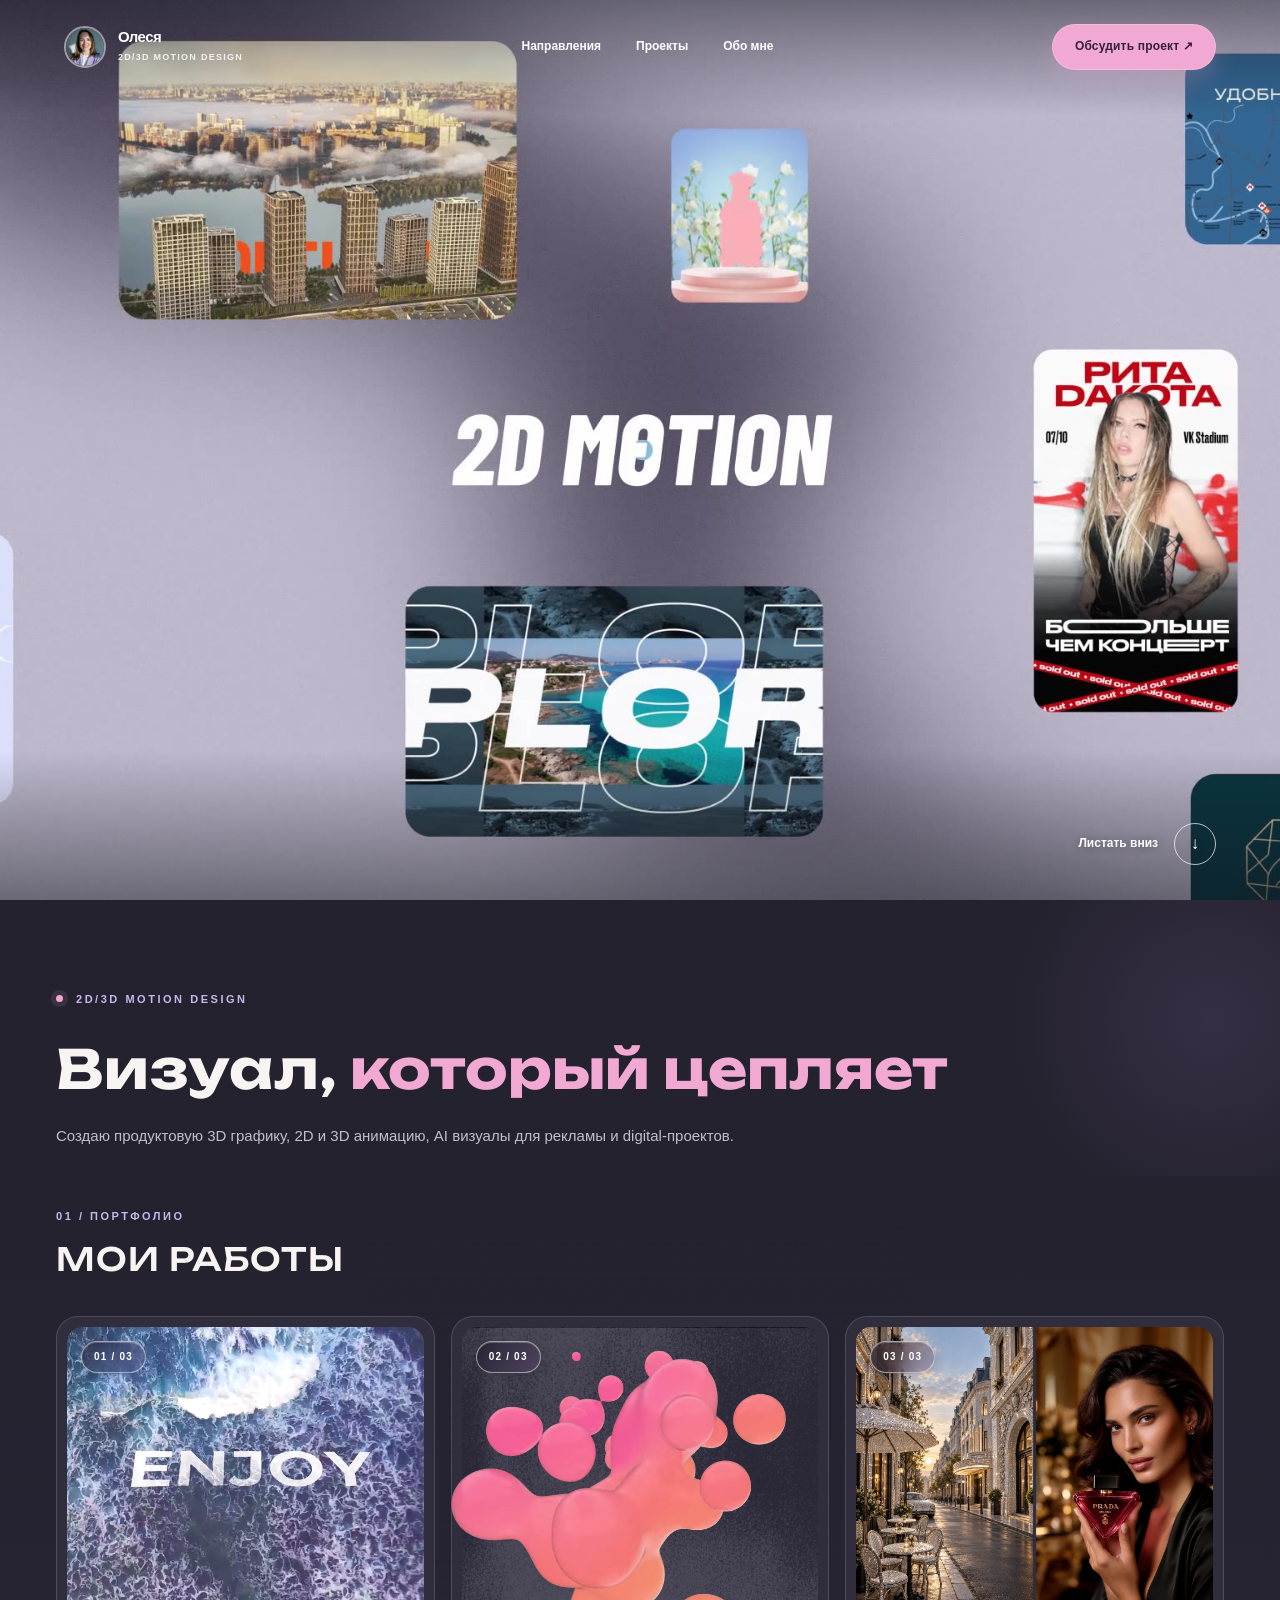
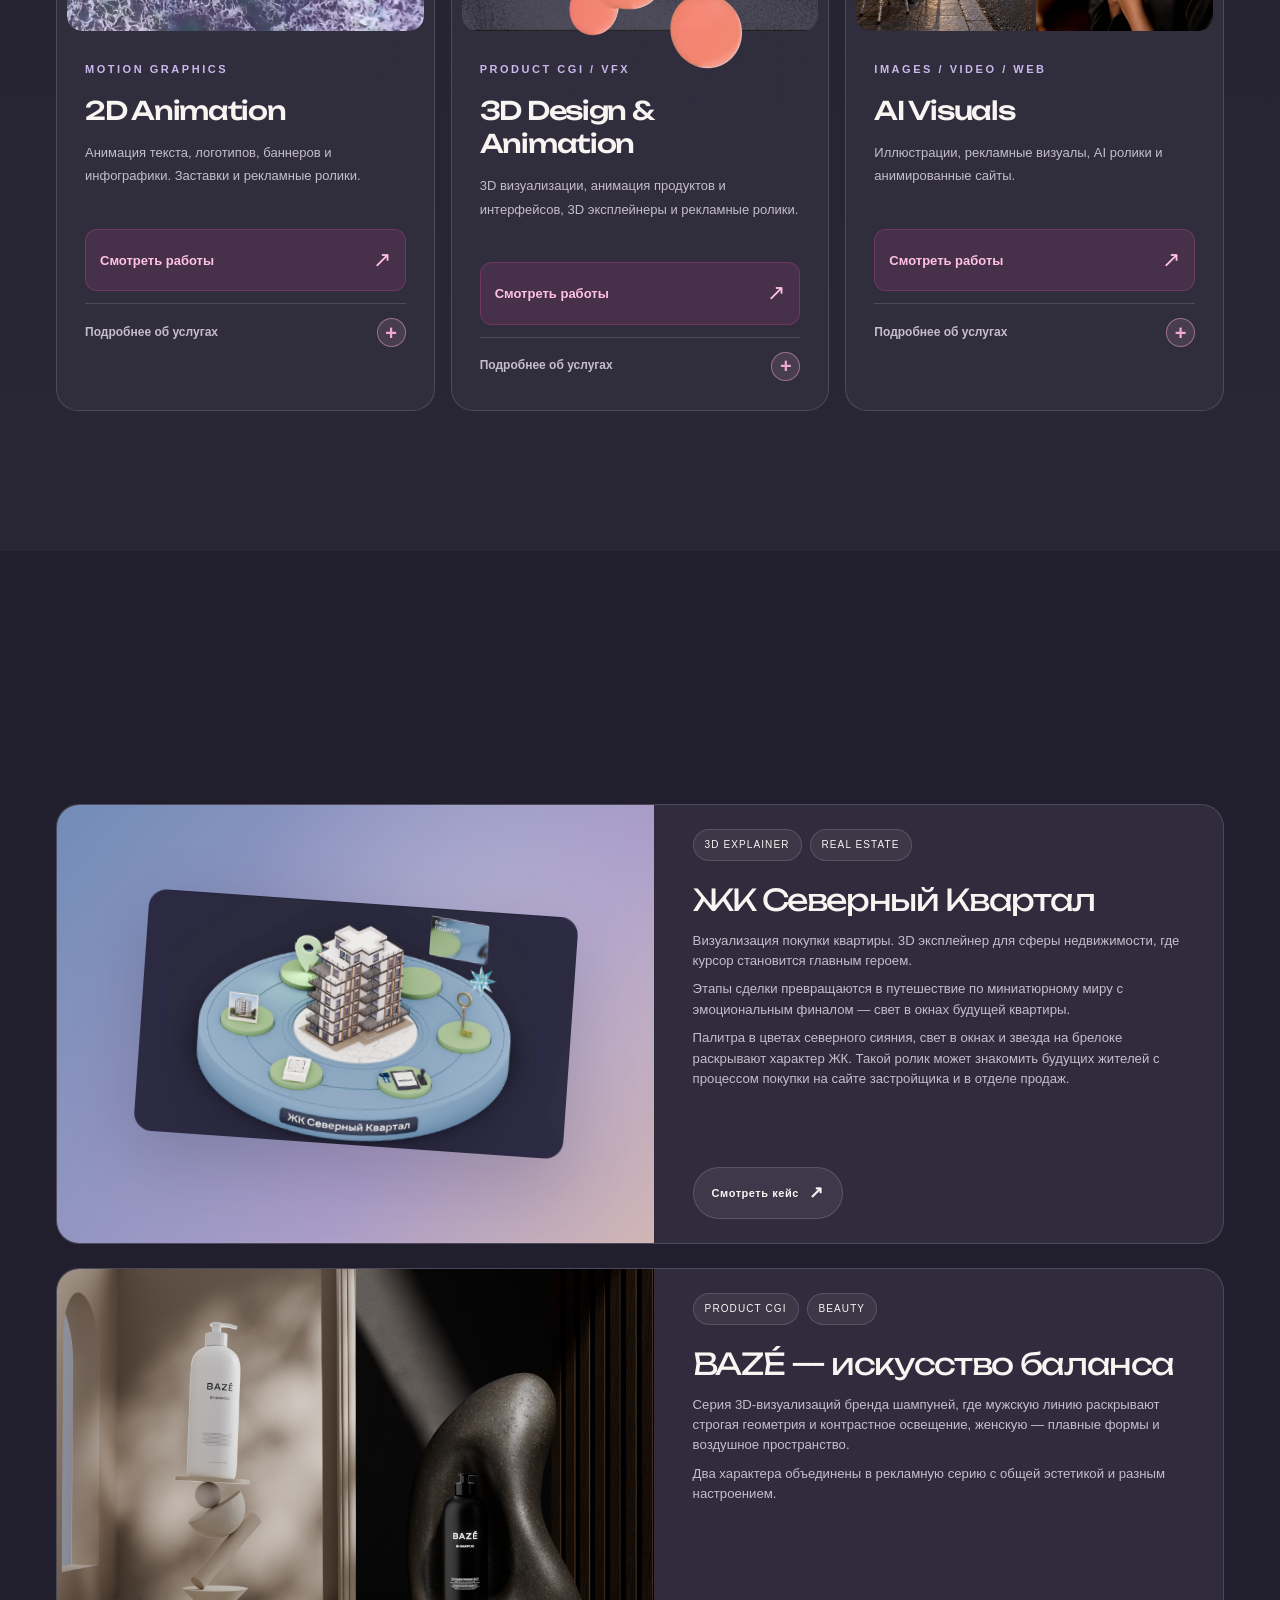
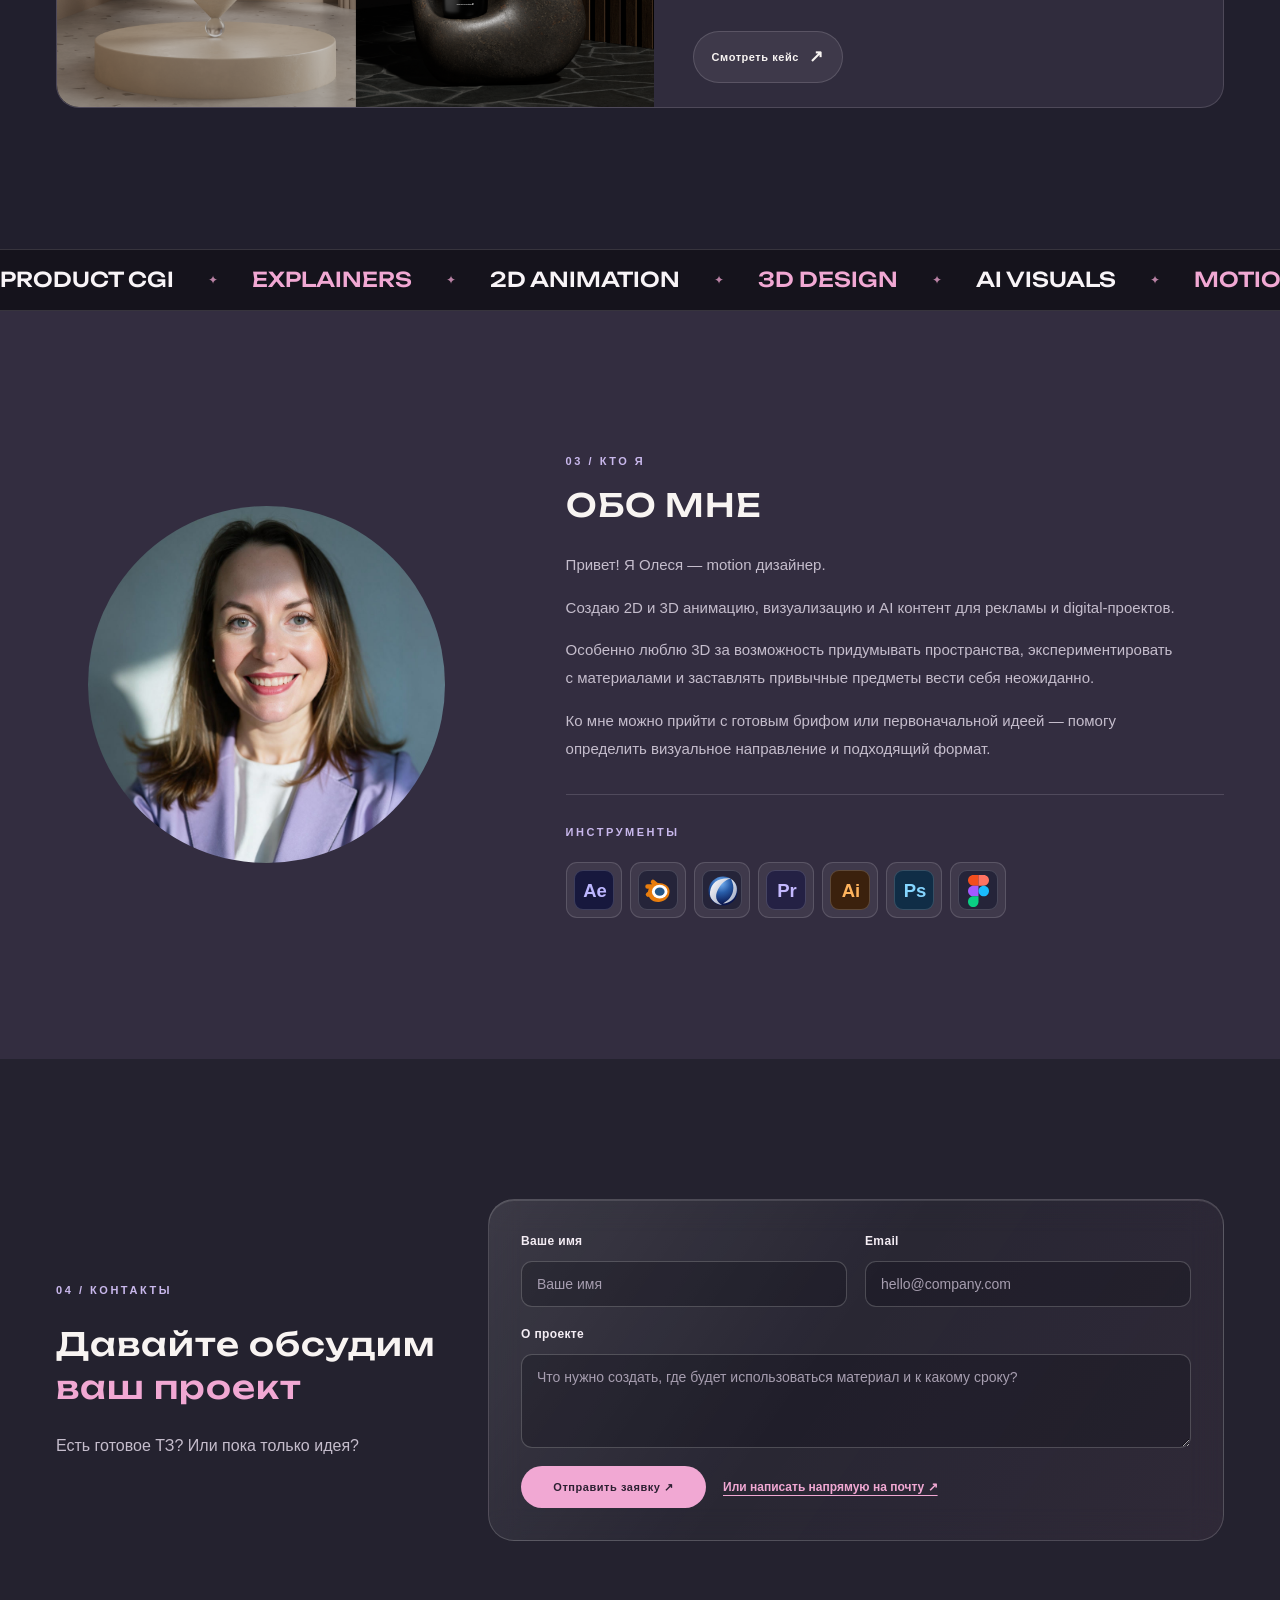
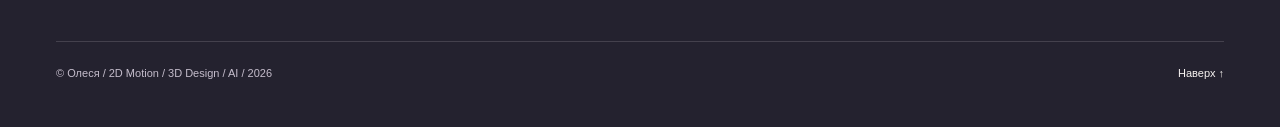
==== index.html @ 62ca9ecc "Polish AI card punctuation and split featured project descriptions into paragraphs" ====
<!DOCTYPE html>

<html lang="ru"><head><meta charset="utf-8"/><meta content="width=device-width,initial-scale=1" name="viewport"/><meta content="#24222f" name="theme-color"/><meta content="Олеся — моушн-дизайнер / 2D и 3D анимация, продуктовые ролики и AI-визуал для брендов, экспертов и digital-проектов" name="description"/><title>Олеся — 2D Motion / 3D Design / AI</title><meta content="Олеся — 2D Motion / 3D Design / AI" property="og:title"/><meta content="Визуал, который цепляет — 2D анимация, 3D дизайн и AI визуал" property="og:description"/><link href="assets/favicon.svg" rel="icon" type="image/svg+xml"/><link as="image" href="assets/banner-poster.jpg" rel="preload"/><link href="styles.css?v=portfolio-tidy-20261102-v2" rel="stylesheet"/><script defer="" src="script.js?v=contact-20261028"></script></head><body>
<section aria-label="Авторский анимированный баннер" class="hero" id="top"><div aria-hidden="true" class="hero__poster"></div><video aria-label="Видеобаннер с авторскими работами в 2D, 3D и AI" autoplay="" class="hero__video" id="heroVideo" loop="" muted="" playsinline="" poster="assets/banner-poster.jpg" preload="metadata"><source src="assets/banner.mp4" type="video/mp4"/></video><div class="hero__top-shade"></div><div class="hero__bottom-shade"></div><header class="site-header"><a aria-label="Олеся — на главную" class="brand" href="#top"><img alt="" src="assets/portrait.jpg"/><span><strong>Олеся</strong><small>2D/3D MOTION DESIGN</small></span></a><nav aria-label="Главная навигация" class="nav"><a href="#services">Направления</a><a href="#cases">Проекты</a><a href="#about">Обо мне</a></nav><a class="header-cta" href="#contact">Обсудить проект ↗︎</a></header><button class="hero__control" hidden="" id="heroPlay" type="button">▶ Смотреть анимацию</button><div class="hero__foot hero__foot--minimal"><a href="#intro">Листать вниз <span>↓</span></a></div></section>
<main>
<section class="lead" id="intro"><div class="container"><div class="lead__meta eyebrow"><i></i> 2D/3D MOTION DESIGN</div><div class="lead__layout"><h1><span class="lead__first-word">Визуал,</span> <em>который цепляет</em></h1><p>Создаю продуктовую 3D графику, 2D и 3D анимацию, AI визуалы для рекламы и digital-проектов.</p></div></div></section>
<section class="directions section" id="services"><div class="container"><div class="section-heading reveal"><div><span class="eyebrow">01 / ПОРТФОЛИО</span><h2 class="portfolio-heading">МОИ РАБОТЫ</h2></div></div><div class="direction-grid">
<article class="direction-card direction-card--2d reveal pop-in"><a aria-label="Смотреть работы 2D" class="direction-card__entry" href="directions/2d/index.html"><div class="direction-card__image"><img class="direction-card__waves" src="assets/2d/waves-cover.webp" alt="" loading="lazy" decoding="async"/><span class="direction-card__number">01 / 03</span></div><div class="direction-card__text"><span class="eyebrow">MOTION GRAPHICS</span><h3>2D Animation</h3><p>Анимация текста, логотипов, баннеров и инфографики. Заставки и рекламные ролики.</p><span class="direction-card__view">Смотреть работы <span aria-hidden="true">↗︎</span></span></div></a><button aria-controls="direction-details-1" aria-expanded="false" class="direction-card__details-button" type="button"><span class="more-label">Подробнее об услугах</span><span aria-hidden="true" class="more-icon">+</span></button><div class="direction-card__panel" hidden="" id="direction-details-1"><ul><li>Подготовка макетов к анимации</li><li>Маски, 3D слои, трекинг и композитинг</li><li>Монтаж, визуальные эффекты, переходы и саунд-дизайн.</li></ul><div class="app-list"><span aria-label="After Effects" class="app-chip app-chip--ae" role="img" title="After Effects"><span aria-hidden="true" class="app-chip__icon"><img alt="" class="app-chip__mark" decoding="async" onerror="this.style.display='none';if(this.nextElementSibling)this.nextElementSibling.style.display='grid'" src="assets/app-icons/after-effects.svg"/><span aria-hidden="true" class="app-chip__fallback app-chip__fallback--ae">Ae</span></span><span class="app-chip__label">After Effects</span></span><span aria-label="Illustrator" class="app-chip app-chip--ai" role="img" title="Illustrator"><span aria-hidden="true" class="app-chip__icon"><img alt="" class="app-chip__mark" decoding="async" onerror="this.style.display='none';if(this.nextElementSibling)this.nextElementSibling.style.display='grid'" src="assets/app-icons/illustrator.svg"/><span aria-hidden="true" class="app-chip__fallback app-chip__fallback--ai">Ai</span></span><span class="app-chip__label">Illustrator</span></span><span aria-label="Photoshop" class="app-chip app-chip--ps" role="img" title="Photoshop"><span aria-hidden="true" class="app-chip__icon"><img alt="" class="app-chip__mark" decoding="async" onerror="this.style.display='none';if(this.nextElementSibling)this.nextElementSibling.style.display='grid'" src="assets/app-icons/photoshop.svg"/><span aria-hidden="true" class="app-chip__fallback app-chip__fallback--ps">Ps</span></span><span class="app-chip__label">Photoshop</span></span><span aria-label="Figma" class="app-chip app-chip--figma" role="img" title="Figma"><span aria-hidden="true" class="app-chip__icon"><img alt="" class="app-chip__mark" decoding="async" onerror="this.style.display='none';if(this.nextElementSibling)this.nextElementSibling.style.display='grid'" src="assets/icon-figma.svg"/><span aria-hidden="true" class="app-chip__fallback app-chip__fallback--figma"><img alt="" class="app-chip__fallback-image" src="assets/icon-figma.svg"/></span></span><span class="app-chip__label">Figma</span></span></div></div></article>
<article class="direction-card direction-card--3d reveal pop-in"><a aria-label="Смотреть работы 3D" class="direction-card__entry" href="directions/3d/index.html"><div class="direction-card__image"><img class="direction-card__grain" alt="" loading="lazy" decoding="async" src="assets/3d-card-grain.webp"/><video class="direction-card__figure" autoplay muted loop playsinline preload="metadata" poster="assets/3d-card-figure-still.png" aria-hidden="true" tabindex="-1"><source src="assets/3d-card-figure-alpha.webm" type="video/webm"/></video><img class="direction-card__figure-mobile" src="assets/3d-card-figure-mobile.webp" alt="" aria-hidden="true" loading="lazy" decoding="async"/><span class="direction-card__number">02 / 03</span></div><div class="direction-card__text"><span class="eyebrow">PRODUCT CGI / VFX</span><h3>3D Design &amp; Animation</h3><p>3D визуализации, анимация продуктов и интерфейсов, 3D эксплейнеры и рекламные ролики.</p><span class="direction-card__view">Смотреть работы <span aria-hidden="true">↗︎</span></span></div></a><button aria-controls="direction-details-2" aria-expanded="false" class="direction-card__details-button" type="button"><span class="more-label">Подробнее об услугах</span><span aria-hidden="true" class="more-icon">+</span></button><div class="direction-card__panel" hidden="" id="direction-details-2"><ul><li>CGI pipeline: разработка креативной концепции, подбор референсов и переходов, раскадровка</li><li>Блокинг (анимация объектов и камер)</li><li>Моделирование, шейдинг, освещение, симуляции жидкости, дыма и ткани</li><li>Рендер, композитинг, монтаж и саунд-дизайн.</li></ul><div class="app-list"><span aria-label="Blender" class="app-chip app-chip--blender" role="img" title="Blender"><span aria-hidden="true" class="app-chip__icon"><img alt="" class="app-chip__mark" decoding="async" onerror="this.style.display='none';if(this.nextElementSibling)this.nextElementSibling.style.display='grid'" src="assets/icon-blender-fallback.svg"/><span aria-hidden="true" class="app-chip__fallback app-chip__fallback--blender"><img alt="" class="app-chip__fallback-image" src="assets/icon-blender-fallback.svg"/></span></span><span class="app-chip__label">Blender</span></span><span aria-label="Cinema 4D" class="app-chip app-chip--c4d" role="img" title="Cinema 4D"><span aria-hidden="true" class="app-chip__icon"><img alt="" class="app-chip__mark" decoding="async" onerror="this.style.display='none';if(this.nextElementSibling)this.nextElementSibling.style.display='grid'" src="assets/icon-c4d-fallback.svg"/><span aria-hidden="true" class="app-chip__fallback app-chip__fallback--c4d"><img alt="" class="app-chip__fallback-image" src="assets/icon-c4d-fallback.svg"/></span></span><span class="app-chip__label">Cinema 4D</span></span><span aria-label="After Effects" class="app-chip app-chip--ae" role="img" title="After Effects"><span aria-hidden="true" class="app-chip__icon"><img alt="" class="app-chip__mark" decoding="async" onerror="this.style.display='none';if(this.nextElementSibling)this.nextElementSibling.style.display='grid'" src="assets/app-icons/after-effects.svg"/><span aria-hidden="true" class="app-chip__fallback app-chip__fallback--ae">Ae</span></span><span class="app-chip__label">After Effects</span></span></div></div></article>
<article class="direction-card reveal pop-in"><a aria-label="Смотреть работы AI" class="direction-card__entry" href="directions/ai/index.html"><div class="direction-card__image"><img alt="AI Visuals — кристальная улица и рекламная визуализация парфюма" loading="lazy" src="assets/ai/cover-duo.webp"/><span class="direction-card__number">03 / 03</span></div><div class="direction-card__text"><span class="eyebrow">IMAGES / VIDEO / WEB</span><h3>AI Visuals</h3><p>Иллюстрации, рекламные визуалы, AI ролики и анимированные сайты.</p><span class="direction-card__view">Смотреть работы <span aria-hidden="true">↗︎</span></span></div></a><button aria-controls="direction-details-3" aria-expanded="false" class="direction-card__details-button" type="button"><span class="more-label">Подробнее об услугах</span><span aria-hidden="true" class="more-icon">+</span></button><div class="direction-card__panel" hidden="" id="direction-details-3"><ul><li>Разработка визуальной концепции и стилистики</li><li>Генерация и доработка изображений для рекламы и digital</li><li>AI видео: сценарий, раскадровка, монтаж и саунд-дизайн</li><li>Дизайн и создание анимированных лендингов и сайтов с помощью AI.</li></ul><div class="app-list"><span aria-label="Midjourney" class="app-chip app-chip--ai app-chip--midjourney" role="img" title="Midjourney"><span aria-hidden="true" class="app-chip__icon"><img alt="" class="app-chip__mark app-chip__mark--official" decoding="async" src="assets/app-icons/midjourney.svg" onerror="this.style.display='none';if(this.nextElementSibling)this.nextElementSibling.style.display='grid'"/></span><span class="app-chip__label">Midjourney</span></span><span aria-label="Seedance" class="app-chip app-chip--ai app-chip--seedance" role="img" title="Seedance"><span aria-hidden="true" class="app-chip__icon"><img alt="" class="app-chip__mark app-chip__mark--official" decoding="async" src="assets/app-icons/seedance.svg" onerror="this.style.display='none';if(this.nextElementSibling)this.nextElementSibling.style.display='grid'"/></span><span class="app-chip__label">Seedance</span></span><span aria-label="Kling" class="app-chip app-chip--ai app-chip--kling" role="img" title="Kling"><span aria-hidden="true" class="app-chip__icon"><img alt="" class="app-chip__mark app-chip__mark--official" decoding="async" src="assets/app-icons/kling-color.svg" onerror="this.style.display='none';if(this.nextElementSibling)this.nextElementSibling.style.display='grid'"/></span><span class="app-chip__label">Kling</span></span><span aria-label="Runway" class="app-chip app-chip--ai app-chip--runway" role="img" title="Runway"><span aria-hidden="true" class="app-chip__icon"><img alt="" class="app-chip__mark app-chip__mark--official" decoding="async" src="assets/app-icons/runway.svg" onerror="this.style.display='none';if(this.nextElementSibling)this.nextElementSibling.style.display='grid'"/></span><span class="app-chip__label">Runway</span></span></div></div></article>
</div></div></section>
<section class="projects section" id="cases"><div class="container"><div class="section-heading reveal"><div><span class="eyebrow">02 / ПРОЕКТЫ</span><h2 class="projects__heading">ИЗБРАННЫЕ ПРОЕКТЫ</h2></div></div><div class="case-list">
<a aria-label="Открыть кейс ЖК Северный Квартал" class="case-card reveal" href="projects/severny-kvartal/index.html"><div class="case-art case-art--city"><img alt="Финальный кадр 3D-ролика ЖК Северный Квартал" loading="lazy" src="assets/severny/final-poster.webp?v=hq-3"/></div><div class="case-card__text"><div class="case-card__tags"><span>3D Explainer</span><span>Real Estate</span></div><h3>ЖК Северный Квартал</h3><div class="case-card__paragraphs"><p>Визуализация покупки квартиры. 3D эксплейнер для сферы недвижимости, где курсор становится главным героем.</p><p>Этапы сделки превращаются в путешествие по миниатюрному миру с эмоциональным финалом — свет в окнах будущей квартиры.</p><p>Палитра в цветах северного сияния, свет в окнах и звезда на брелоке раскрывают характер ЖК. Такой ролик может знакомить будущих жителей с процессом покупки на сайте застройщика и в отделе продаж.</p></div><span class="pill">Смотреть кейс <span class="arrow">↗︎</span></span></div></a>
<a aria-label="Открыть кейс BAZÉ" class="case-card reveal" href="projects/baze/index.html"><div class="case-art case-art--baze baze-double-art"><img alt="BAZÉ — бежевый продуктовый рендер" class="baze-double-art__beige" loading="lazy" src="assets/baze/beige-balance.png"/><img alt="BAZÉ — флакон в каменной скульптуре" class="baze-double-art__stone" loading="lazy" src="assets/baze/black-stone.png"/></div><div class="case-card__text"><div class="case-card__tags"><span>Product CGI</span><span>BEAUTY</span></div><h3>BAZÉ — искусство баланса</h3><div class="case-card__paragraphs"><p>Серия 3D-визуализаций бренда шампуней, где мужскую линию раскрывают строгая геометрия и контрастное освещение, женскую — плавные формы и воздушное пространство.</p><p>Два характера объединены в рекламную серию с общей эстетикой и разным настроением.</p></div><span class="pill">Смотреть кейс <span class="arrow">↗︎</span></span></div></a>
</div></div></section>
<div aria-hidden="true" aria-label="Направления: 2D Motion, 3D Design, AI Visuals и Product CGI" class="ticker ticker--motion"><div class="ticker__track"><div class="ticker__group"><span class="ticker__item">PRODUCT CGI</span><span class="ticker__star">✦</span><span class="ticker__item ticker__item--pink">EXPLAINERS</span><span class="ticker__star">✦</span><span class="ticker__item">2D ANIMATION</span><span class="ticker__star">✦</span><span class="ticker__item ticker__item--pink">3D DESIGN</span><span class="ticker__star">✦</span><span class="ticker__item">AI VISUALS</span><span class="ticker__star">✦</span><span class="ticker__item ticker__item--pink">MOTION GRAPHICS</span><span class="ticker__star">✦</span></div><div aria-hidden="true" class="ticker__group"><span class="ticker__item">PRODUCT CGI</span><span class="ticker__star">✦</span><span class="ticker__item ticker__item--pink">EXPLAINERS</span><span class="ticker__star">✦</span><span class="ticker__item">2D ANIMATION</span><span class="ticker__star">✦</span><span class="ticker__item ticker__item--pink">3D DESIGN</span><span class="ticker__star">✦</span><span class="ticker__item">AI VISUALS</span><span class="ticker__star">✦</span><span class="ticker__item ticker__item--pink">MOTION GRAPHICS</span><span class="ticker__star">✦</span></div></div></div>
<section class="about section" id="about"><div class="container about__inner"><div class="about__portrait reveal"><img alt="Портрет Олеси" loading="lazy" src="assets/portrait.jpg"/></div><div class="about__content reveal"><span class="eyebrow">03 / КТО Я</span><h2 class="about__heading">ОБО МНЕ</h2><p>Привет! Я Олеся — motion дизайнер.</p><p>Создаю 2D и 3D анимацию, визуализацию и AI контент для рекламы и digital-проектов.</p><p>Особенно люблю 3D за возможность придумывать пространства, экспериментировать с материалами и заставлять привычные предметы вести себя неожиданно.</p><p>Ко мне можно прийти с готовым брифом или первоначальной идеей — помогу определить визуальное направление и подходящий формат.</p><div class="tools"><span class="eyebrow">Инструменты</span><div class="tools__apps"><span aria-label="After Effects" class="app-chip app-chip--ae" role="img" title="After Effects"><span aria-hidden="true" class="app-chip__icon"><img alt="" class="app-chip__mark" decoding="async" onerror="this.style.display='none';if(this.nextElementSibling)this.nextElementSibling.style.display='grid'" src="assets/app-icons/after-effects.svg"/><span aria-hidden="true" class="app-chip__fallback app-chip__fallback--ae">Ae</span></span><span class="app-chip__label">After Effects</span></span><span aria-label="Blender" class="app-chip app-chip--blender" role="img" title="Blender"><span aria-hidden="true" class="app-chip__icon"><img alt="" class="app-chip__mark" decoding="async" onerror="this.style.display='none';if(this.nextElementSibling)this.nextElementSibling.style.display='grid'" src="assets/icon-blender-fallback.svg"/><span aria-hidden="true" class="app-chip__fallback app-chip__fallback--blender"><img alt="" class="app-chip__fallback-image" src="assets/icon-blender-fallback.svg"/></span></span><span class="app-chip__label">Blender</span></span><span aria-label="Cinema 4D" class="app-chip app-chip--c4d" role="img" title="Cinema 4D"><span aria-hidden="true" class="app-chip__icon"><img alt="" class="app-chip__mark" decoding="async" onerror="this.style.display='none';if(this.nextElementSibling)this.nextElementSibling.style.display='grid'" src="assets/icon-c4d-fallback.svg"/><span aria-hidden="true" class="app-chip__fallback app-chip__fallback--c4d"><img alt="" class="app-chip__fallback-image" src="assets/icon-c4d-fallback.svg"/></span></span><span class="app-chip__label">Cinema 4D</span></span><span aria-label="Premiere Pro" class="app-chip app-chip--premiere" role="img" title="Premiere Pro"><span aria-hidden="true" class="app-chip__icon"><img alt="" class="app-chip__mark" decoding="async" onerror="this.style.display='none';if(this.nextElementSibling)this.nextElementSibling.style.display='grid'" src="assets/app-icons/premiere.svg"/><span aria-hidden="true" class="app-chip__fallback app-chip__fallback--premiere">Pr</span></span><span class="app-chip__label">Premiere Pro</span></span><span aria-label="Illustrator" class="app-chip app-chip--ai" role="img" title="Illustrator"><span aria-hidden="true" class="app-chip__icon"><img alt="" class="app-chip__mark" decoding="async" onerror="this.style.display='none';if(this.nextElementSibling)this.nextElementSibling.style.display='grid'" src="assets/app-icons/illustrator.svg"/><span aria-hidden="true" class="app-chip__fallback app-chip__fallback--ai">Ai</span></span><span class="app-chip__label">Illustrator</span></span><span aria-label="Photoshop" class="app-chip app-chip--ps" role="img" title="Photoshop"><span aria-hidden="true" class="app-chip__icon"><img alt="" class="app-chip__mark" decoding="async" onerror="this.style.display='none';if(this.nextElementSibling)this.nextElementSibling.style.display='grid'" src="assets/app-icons/photoshop.svg"/><span aria-hidden="true" class="app-chip__fallback app-chip__fallback--ps">Ps</span></span><span class="app-chip__label">Photoshop</span></span><span aria-label="Figma" class="app-chip app-chip--figma" role="img" title="Figma"><span aria-hidden="true" class="app-chip__icon"><img alt="" class="app-chip__mark" decoding="async" onerror="this.style.display='none';if(this.nextElementSibling)this.nextElementSibling.style.display='grid'" src="assets/icon-figma.svg"/><span aria-hidden="true" class="app-chip__fallback app-chip__fallback--figma"><img alt="" class="app-chip__fallback-image" src="assets/icon-figma.svg"/></span></span><span class="app-chip__label">Figma</span></span></div></div></div></div></section>
<section class="contact section" id="contact"><div class="container"><div class="contact__layout"><div class="contact__intro"><span class="eyebrow">04 / КОНТАКТЫ</span><h2>Давайте обсудим<br/><span class="accent">ваш проект</span></h2><p>Есть готовое ТЗ? Или пока только идея?</p></div><div class="contact-form-wrap" id="contact-form"><form class="contact-form" id="portfolioContactForm" action="https://formsubmit.co/oleskurguzova@gmail.com" method="POST"><input type="hidden" name="_subject" value="Новая заявка с сайта Олеся — 2D / 3D Design"/><input type="hidden" name="_template" value="table"/><input type="hidden" name="_url" value="https://olesya-3d-motion.github.io/"/><input type="hidden" name="_captcha" value="false"/><input type="text" name="_honey" tabindex="-1" autocomplete="off" aria-hidden="true" style="display:none"/><label>Ваше имя<input autocomplete="name" maxlength="100" name="name" placeholder="Ваше имя" required="" type="text"/></label><label>Email<input autocomplete="email" maxlength="200" name="email" placeholder="hello@company.com" required="" type="email"/></label><label class="contact-form__full">О проекте<textarea maxlength="4000" name="message" placeholder="Что нужно создать, где будет использоваться материал и к какому сроку?" required="" rows="4"></textarea></label><div class="contact-form__bottom"><button class="pill pill--pink contact-form__button" id="contactSubmitButton" type="submit">Отправить заявку ↗︎</button><p class="contact-form__help" id="contactFormStatus" role="status" aria-live="polite"></p><a class="contact-form__fallback" id="contactEmailFallback" href="mailto:oleskurguzova@gmail.com?subject=Заявка%20с%20сайта">Или написать напрямую на почту ↗︎</a></div></form></div></div><footer class="footer"><span>© Олеся / 2D Motion / 3D Design / AI / 2026</span><a href="#top">Наверх ↑</a></footer></div></section>
</main><div aria-hidden="true" class="cursor-glow" id="cursorGlow"></div></body></html>
---- styles.css ----
@import url('https://fonts.googleapis.com/css2?family=Unbounded:wght@400;500;600;700;800;900&display=swap');
/* Olesya Portfolio | Dusk | Version 4 */
:root{--bg:#24222f;--panel:#302d3d;--panel2:#3b354b;--line:rgba(249,239,246,.15);--text:#f8f4f2;--muted:#c5bdcc;--accent:#f1a8d3;--lav:#c9b8ec;--blue:#b4d5ec;--rose:#df9cab;--w:min(1340px,calc(100% - 112px))}
*{box-sizing:border-box}html{scroll-behavior:smooth}body{margin:0;background:var(--bg);color:var(--text);font-family:'Manrope','Segoe UI',Arial,sans-serif;line-height:1.65;overflow-x:hidden;-webkit-font-smoothing:antialiased}img,video{max-width:100%;display:block}a{color:inherit;text-decoration:none}button{font:inherit;cursor:pointer}button:focus-visible,a:focus-visible,summary:focus-visible{outline:2px solid var(--accent);outline-offset:4px}h1,h2,h3,h4,p{margin:0}h1,h2,h3,h4{font-family:'Arial',sans-serif;font-weight:760;line-height:1.08;letter-spacing:-.055em}h1{font-size:clamp(48px,7.3vw,114px)}h2{font-size:clamp(36px,5vw,78px)}h3{font-size:clamp(25px,2.6vw,41px)}::selection{background:var(--accent);color:var(--bg)}.container{width:var(--w);max-width:100%;margin:auto}.eyebrow{font-size:11px;letter-spacing:.23em;text-transform:uppercase;font-weight:800;color:var(--lav)}.muted{color:var(--muted)}.accent{color:var(--accent)}.thin-divider{height:1px;background:var(--line)}.pill{display:inline-flex;align-items:center;gap:10px;border:1px solid var(--line);background:rgba(248,240,247,.07);padding:11px 18px;border-radius:100px;font-size:11px;font-weight:800;letter-spacing:.05em;transition:background .2s,transform .2s}.pill:hover{background:rgba(248,240,247,.14);transform:translateY(-2px)}.pill--pink{background:var(--accent);color:#2c2032;border-color:transparent}.pill--pink:hover{background:#ffcee5}.arrow{font-size:17px}.section{padding:clamp(88px,11vw,165px) 0}.section-heading{display:grid;grid-template-columns:1.6fr .65fr;align-items:end;gap:45px;margin-bottom:55px}.section-heading h2{margin-top:23px}.section-heading .section-desc{color:var(--muted);font-size:15px;line-height:1.9;max-width:370px;justify-self:end}.section-heading .section-desc::first-letter{text-transform:uppercase}
/* hero cover */
.hero{min-height:100vh;min-height:100svh;position:relative;overflow:hidden;background:#8d8fa8;isolation:isolate}.hero__video{position:absolute;inset:0;width:100%;height:100%;object-fit:cover;object-position:center}.hero__poster{position:absolute;inset:0;background:#9ca1b9 center/cover url('assets/banner-poster.jpg');z-index:-1}.hero__top-shade{position:absolute;inset:0 0 auto;height:115px;background:linear-gradient(to bottom,rgba(19,18,30,.48),transparent);pointer-events:none}.hero__bottom-shade{position:absolute;inset:auto 0 0;height:150px;background:linear-gradient(to top,rgba(17,17,24,.47),transparent);pointer-events:none}.site-header{position:absolute;top:0;left:0;right:0;z-index:8;height:94px;padding:0 clamp(24px,5vw,84px);display:flex;align-items:center;justify-content:space-between;gap:30px;color:#fff}.site-header--inner{position:relative;height:94px;background:var(--bg);border-bottom:1px solid var(--line)}.brand{display:flex;align-items:center;gap:12px;color:inherit;text-shadow:0 1px 8px rgba(0,0,0,.1)}.brand img{width:42px;height:42px;border-radius:50%;border:2px solid rgba(255,255,255,.5);object-fit:cover}.brand strong{display:block;font-size:15px;font-weight:800;line-height:1.1;letter-spacing:-.04em}.brand small{display:block;font-size:9px;letter-spacing:.14em;text-transform:uppercase;font-weight:800;opacity:.85;margin-top:4px}.nav{display:flex;gap:35px;font-size:12px;font-weight:800;align-items:center}.nav a{transition:opacity .2s}.nav a:hover{opacity:.65}.header-cta{padding:12px 22px;background:rgba(36,34,47,.52);backdrop-filter:blur(9px);border:1px solid rgba(255,255,255,.45);border-radius:100px;font-weight:800;font-size:11px;white-space:nowrap}.header-cta:hover{background:rgba(36,34,47,.85)}.hero__foot{position:absolute;bottom:35px;left:clamp(24px,5vw,84px);right:clamp(24px,5vw,84px);display:flex;align-items:end;justify-content:space-between;color:#fff;z-index:3;gap:20px;text-shadow:0 1px 10px rgba(0,0,0,.32)}.hero__foot p{font-size:10px;letter-spacing:.24em;font-weight:900;text-transform:uppercase}.hero__foot a{display:flex;gap:16px;align-items:center;font-size:12px;font-weight:800}.hero__foot a span{display:grid;place-items:center;border:1px solid rgba(255,255,255,.7);border-radius:50%;width:42px;height:42px;font-size:17px}.hero__control{position:absolute;z-index:5;right:clamp(24px,5vw,84px);bottom:110px;background:rgba(36,34,47,.77);backdrop-filter:blur(10px);color:white;border:1px solid rgba(255,255,255,.55);padding:12px 18px;border-radius:100px;font-size:13px;font-weight:800}.hero__control[hidden]{display:none}.hero__control:hover{background:rgba(36,34,47,.95)}
/* lead */
.lead{padding:clamp(90px,11vw,160px) 0 clamp(70px,9vw,120px);position:relative;overflow:hidden}.lead:before{content:'';position:absolute;width:420px;height:420px;border-radius:50%;background:radial-gradient(circle,rgba(155,117,188,.15),transparent 68%);right:-140px;top:-90px;pointer-events:none}.lead__meta{display:flex;align-items:center;gap:13px;margin-bottom:30px}.lead__meta i{width:7px;height:7px;background:var(--accent);border-radius:50%;box-shadow:0 0 0 5px rgba(241,168,211,.1)}.lead__layout{display:grid;grid-template-columns:1.5fr .64fr;gap:50px;align-items:end}.lead__layout h1 em{font-style:normal;color:var(--accent)}.lead__layout p{max-width:365px;color:var(--muted);font-size:clamp(14px,1.45vw,17px);line-height:1.85;padding-bottom:10px}.ticker{border-top:1px solid var(--line);border-bottom:1px solid var(--line);overflow:hidden;display:flex;gap:24px;justify-content:space-between;padding:18px 5vw;text-transform:uppercase;font-size:11px;font-weight:800;letter-spacing:.18em;color:var(--lav);white-space:nowrap}.ticker b{color:var(--accent);font-size:18px;line-height:12px}
/* directions */
.directions{background:linear-gradient(180deg,var(--bg),#292636)}.direction-grid{display:grid;grid-template-columns:repeat(3,minmax(0,1fr));gap:16px}.direction-card{background:var(--panel);border:1px solid var(--line);padding:10px 10px 26px;border-radius:22px;transition:transform .3s,box-shadow .3s;min-width:0;overflow:hidden}.direction-card:hover{transform:translateY(-6px);box-shadow:0 20px 50px rgba(10,9,18,.16)}.direction-card__image{position:relative;aspect-ratio:1.17/1;border-radius:15px;overflow:hidden}.direction-card__image img{width:100%;height:100%;object-fit:cover;transition:transform .5s}.direction-card:hover .direction-card__image img{transform:scale(1.045)}.direction-card__number{position:absolute;top:14px;left:14px;border:1px solid rgba(255,255,255,.4);border-radius:100px;color:white;background:rgba(23,23,34,.65);font-size:10px;padding:7px 12px;font-weight:900;letter-spacing:.12em}.direction-card__text{padding:24px 18px 0}.direction-card__text h3{margin:12px 0 14px}.direction-card__text p{color:var(--muted);font-size:13px;line-height:1.8;min-height:69px}.details{margin-top:25px;border-top:1px solid var(--line);padding-top:17px}.details summary{list-style:none;display:flex;align-items:center;justify-content:space-between;gap:10px;font-size:12px;font-weight:900}.details summary::-webkit-details-marker{display:none}.details summary:after{content:'+';display:grid;place-items:center;border:1px solid var(--line);border-radius:50%;width:32px;height:32px;font-size:21px;line-height:1;transition:transform .2s}.details[open] summary:after{transform:rotate(45deg);background:var(--panel2)}.details__inner{padding:16px 0 3px;color:var(--muted);font-size:12px;line-height:1.85}.details__inner ul{margin:0;padding-left:18px}.details__inner li{margin:8px 0}.details__inner li::marker{color:var(--accent)}.details__inner strong{display:block;color:var(--lav);font-size:11px;margin-top:17px}
/* projects */
.projects{background:#211f2d}.case-list{display:grid;gap:24px}.case-card{border:1px solid var(--line);border-radius:23px;overflow:hidden;display:grid;grid-template-columns:1.05fr 1fr;background:#302c3d;min-height:360px;transition:transform .3s,border-color .3s}.case-card:hover{transform:translateY(-4px);border-color:rgba(241,168,211,.7)}.case-art{min-height:330px;position:relative;overflow:hidden;display:flex;align-items:center;justify-content:center;background:#4b4758}.case-art:before{content:'';position:absolute;inset:0;opacity:.75;background:radial-gradient(circle at 70% 35%,rgba(255,255,255,.3),transparent 48%)}.case-art--vitamins{background:linear-gradient(130deg,#d2b9b5,#e8c7aa 40%,#b3bdd6)}.case-art--city{background:linear-gradient(130deg,#728cb8,#aa9cc8 65%,#d1b6b5)}.case-art--baze{background:linear-gradient(130deg,#b2a7ba,#454251 60%,#1b1a23)}.case-art img{position:relative;z-index:1;max-width:60%;max-height:68%;width:auto;height:auto;object-fit:cover;border-radius:18px;box-shadow:0 24px 70px rgba(19,17,30,.19);transform:rotate(-5deg);transition:transform .45s}.case-art--city img{max-width:72%;transform:rotate(4deg)}.case-card:hover .case-art img{transform:rotate(0deg) scale(1.05)}.case-art__word{position:relative;z-index:1;color:#fff;font-family:Arial,sans-serif;font-size:clamp(70px,10vw,160px);font-weight:850;letter-spacing:-.09em;opacity:.92;text-shadow:0 14px 45px rgba(0,0,0,.25)}.case-art__note{position:absolute;z-index:2;bottom:22px;left:24px;color:rgba(255,255,255,.93);font-weight:800;font-size:10px;letter-spacing:.15em;text-transform:uppercase}.case-card__text{padding:clamp(30px,5vw,70px);display:flex;flex-direction:column;align-items:flex-start;justify-content:center}.case-card__tags{display:flex;gap:8px;flex-wrap:wrap;margin-bottom:25px}.case-card__tags span{font-size:10px;letter-spacing:.11em;text-transform:uppercase;padding:7px 11px;background:rgba(255,255,255,.06);border:1px solid var(--line);border-radius:30px}.case-card__text h3{font-size:clamp(32px,3.7vw,62px)}.case-card__text p{font-size:14px;color:var(--muted);margin:20px 0 30px;max-width:415px}.case-card__text .pill{margin-top:3px}.projects__note{margin-top:28px;color:#afa7ba;font-size:12px}
/* about */
.about{background:#332d40}.about__inner{display:grid;grid-template-columns:.85fr 1.15fr;gap:clamp(50px,8vw,130px);align-items:center}.about__portrait{position:relative;max-width:420px;margin:auto;aspect-ratio:1;display:grid;place-items:center}.about__portrait:before{content:'';position:absolute;inset:0;border:1px solid rgba(249,239,246,.23);border-radius:50%}.about__portrait:after{content:'✳';position:absolute;top:2%;right:4%;width:68px;height:68px;border-radius:50%;display:grid;place-items:center;background:var(--accent);color:#32243f;font-size:31px}.about__portrait img{width:85%;height:85%;border-radius:50%;object-fit:cover}.about__content h2{margin:25px 0}.about__content p{color:var(--muted);font-size:15px;line-height:1.85;max-width:610px}.about__content p+p{margin-top:15px}.tools{margin-top:32px;border-top:1px solid var(--line);padding-top:23px}.tools__tags{display:flex;flex-wrap:wrap;gap:8px;margin-top:15px}.tools__tags span{border:1px solid var(--line);border-radius:100px;background:rgba(255,255,255,.05);padding:8px 13px;font-size:11px;font-weight:800}
/* contact */
.contact{padding-bottom:45px}.contact h2{font-size:clamp(48px,6.2vw,104px);margin:23px 0}.contact p{color:var(--muted);max-width:620px}.contact__notice{margin-top:34px;max-width:610px;padding:20px 23px;border:1px dashed var(--line);background:var(--panel);border-radius:14px;color:var(--muted);font-size:13px}.contact__notice strong{color:var(--text)}.footer{border-top:1px solid var(--line);padding-top:22px;margin-top:100px;color:var(--muted);display:flex;justify-content:space-between;gap:30px;font-size:11px}.footer a{color:var(--text)}
/* full case pages */
.case-hero{padding:clamp(85px,9vw,145px) 0 85px;background:radial-gradient(ellipse at 76% 32%,rgba(188,140,179,.14),transparent 44%)}.crumbs{display:flex;gap:12px;align-items:center;color:var(--muted);font-size:12px;font-weight:800;margin-bottom:48px}.crumbs a{color:var(--accent)}.case-hero h1{font-size:clamp(48px,7.5vw,120px);max-width:1050px;margin:20px 0 28px}.case-hero__lead{color:var(--muted);font-size:clamp(16px,1.5vw,21px);max-width:720px;line-height:1.8}.case-facts{display:flex;flex-wrap:wrap;gap:30px;margin:42px 0 50px}.case-fact{border-top:1px solid var(--line);padding-top:14px;min-width:165px}.case-fact span{display:block;font-size:10px;color:var(--lav);font-weight:800;letter-spacing:.16em;margin-bottom:6px;text-transform:uppercase}.case-fact strong{font-size:13px}.case-cover{width:100%;min-height:410px;aspect-ratio:16/7;border-radius:25px}.case-cover .case-art__word{font-size:clamp(88px,14vw,210px)}.case-article{padding:20px 0 100px}.case-chapter{display:grid;grid-template-columns:.42fr 1fr;gap:70px;padding:60px 0;border-bottom:1px solid var(--line)}.case-chapter h2{font-size:clamp(31px,3.5vw,55px);margin:0 0 25px}.case-chapter p{font-size:15px;line-height:2;color:var(--muted);max-width:690px}.case-chapter p+p{margin-top:17px}.case-chapter .chapter-n{font-size:11px;color:var(--lav);font-weight:800;letter-spacing:.22em}.case-media-grid{display:grid;grid-template-columns:1fr 1fr;gap:18px;margin-top:27px}.media-slot{border:1px dashed rgba(255,255,255,.24);min-height:220px;border-radius:18px;background:linear-gradient(135deg,#393344,#2a2837);display:flex;align-items:center;justify-content:center;flex-direction:column;gap:9px;text-align:center;padding:25px}.media-slot__icon{font-size:26px;color:var(--accent)}.media-slot strong{font-size:14px}.media-slot small{font-size:11px;color:var(--muted)}.media-slot--wide{grid-column:1/-1;min-height:360px}.next-projects{padding:90px 0;border-top:1px solid var(--line);display:flex;align-items:center;justify-content:space-between;gap:20px}.next-projects h2{font-size:clamp(30px,3.4vw,50px)}
/* subtle effects */
.reveal{opacity:0;transform:translateY(25px);transition:opacity .7s ease,transform .7s ease}.reveal.is-visible{opacity:1;transform:none}
@media(max-width:1000px){:root{--w:calc(100% - 64px)}.direction-grid{grid-template-columns:1fr 1fr}.direction-grid .direction-card:last-child{grid-column:1/-1;display:grid;grid-template-columns:1fr 1fr;gap:15px;align-items:center}.direction-grid .direction-card:last-child .direction-card__image{aspect-ratio:4/3}.case-card{min-height:310px}.case-art{min-height:300px}.case-card__text{padding:35px}}
@media(max-width:720px){:root{--w:calc(100% - 34px)}.nav{display:none}.site-header,.site-header--inner{height:76px;padding:0 17px}.brand img{width:37px;height:37px}.header-cta{padding:9px 15px;font-size:10px}.hero{min-height:100svh;background:radial-gradient(circle at 50% 52%,#5d556e 0,#292635 65%)}.hero__video{width:100%;height:auto;aspect-ratio:16/9;top:50%;left:0;right:0;bottom:auto;transform:translateY(-50%);object-fit:contain;object-position:center}.hero__poster{inset:50% 0 auto;transform:translateY(-50%);width:100%;height:auto;aspect-ratio:16/9;background-size:contain;background-repeat:no-repeat;background-color:#9ca1b9}.hero__top-shade{height:110px}.hero__bottom-shade{height:135px}.hero__foot{left:20px;right:20px;bottom:26px;align-items:end}.hero__foot p{font-size:9px;max-width:180px;line-height:1.65}.hero__foot a{font-size:10px;gap:10px}.hero__foot a span{width:36px;height:36px}.hero__control{right:18px;bottom:95px}.lead__layout{grid-template-columns:1fr;gap:25px}.lead__layout h1{font-size:clamp(46px,11vw,80px)}.lead__layout p{max-width:550px}.ticker{gap:16px;font-size:10px;justify-content:flex-start}.section-heading{grid-template-columns:1fr;gap:21px}.section-heading .section-desc{justify-self:start}.direction-grid{grid-template-columns:1fr}.direction-grid .direction-card:last-child{grid-column:auto;display:block}.direction-card__image,.direction-grid .direction-card:last-child .direction-card__image{aspect-ratio:1.5/1}.direction-card__text p{min-height:0}.case-card{grid-template-columns:1fr}.case-art{min-height:270px;aspect-ratio:1.5/1}.case-card__text{padding:31px}.case-card__text h3{font-size:37px}.about__inner{grid-template-columns:1fr;gap:55px}.about__portrait{width:min(74vw,330px)}.footer{margin-top:70px}.case-hero{padding-top:60px}.case-cover{min-height:260px;aspect-ratio:1.6/1}.case-chapter{grid-template-columns:1fr;gap:16px;padding:45px 0}.case-facts{gap:17px}.case-fact{min-width:133px}.next-projects{flex-wrap:wrap}.case-media-grid{grid-template-columns:1fr}.media-slot--wide{min-height:260px}}
@media(max-width:430px){.hero__foot p{letter-spacing:.11em;font-size:8px}.hero__foot a{font-size:9px}.lead__layout h1{font-size:45px}.section-heading h2{font-size:37px}.case-art{min-height:230px}.case-card__text h3{font-size:33px}.case-art__word{font-size:83px}.case-cover .case-art__word{font-size:100px}}
@media(prefers-reduced-motion:reduce){html{scroll-behavior:auto}.reveal{opacity:1;transform:none}*,*::before,*::after{animation:none!important;transition:none!important}}

/* Mobile: immersive desktop hero becomes a compact, uncropped 16:9 showreel */
@media(max-width:720px){
.hero{min-height:0;height:auto;padding-top:91px;padding-bottom:87px;background:linear-gradient(160deg,#312b3d,#24222f)}
.hero__video{position:relative;inset:auto;width:100%;height:auto;aspect-ratio:16/9;transform:none;object-fit:contain}
.hero__poster{inset:91px 0 auto;transform:none;width:100%;height:auto;aspect-ratio:16/9;background-size:cover}
.hero__foot{bottom:22px}
.hero__control{bottom:86px}
}


/* Portfolio v5 — interactive presentation and visual hierarchy */
:root{--action:#ff58b4;--action-hover:#ff81c6}
.site-header .header-cta{background:var(--action);color:#2c1935;border-color:transparent;box-shadow:0 8px 28px rgba(255,68,162,.36);font-size:12px;letter-spacing:.015em;transition:transform .25s,box-shadow .25s,background .25s}
.site-header .header-cta:hover{background:var(--action-hover);transform:translateY(-3px) scale(1.035);box-shadow:0 12px 38px rgba(255,68,162,.52)}
.hero__foot--minimal{justify-content:flex-end}
.lead__layout h1 em{white-space:nowrap}
/* A 3-card stagger pop, rather than generic fade-in */
.direction-card.pop-in{opacity:0;transform:translate3d(0,88px,0) rotate(-3deg) scale(.86);transition:opacity .68s ease,transform .85s cubic-bezier(.18,1.2,.35,1),box-shadow .3s,border-color .3s}
.direction-card.pop-in:nth-child(2){transform:translate3d(0,88px,0) rotate(2deg) scale(.86);transition-delay:.14s}
.direction-card.pop-in:nth-child(3){transform:translate3d(0,88px,0) rotate(-2deg) scale(.86);transition-delay:.28s}
.direction-card.pop-in.is-visible{opacity:1;transform:translate3d(0,0,0) rotate(0) scale(1)}
.direction-card.pop-in.is-visible:hover{transform:translate3d(0,-9px,0) rotate(0) scale(1.012);transition-delay:0s;box-shadow:0 24px 48px rgba(10,8,17,.36);border-color:rgba(255,128,197,.38)}
.direction-card.pop-in.is-open{border-color:rgba(255,128,197,.5);background:#363040}
.direction-card__opener{color:inherit;border:0;background:none;text-align:left;display:block;padding:0;width:100%;height:auto;border-radius:16px}
.direction-card__opener:focus-visible{outline-offset:4px}
.direction-card__text{padding:24px 18px 0}
.direction-card__opener .direction-card__text p{font-size:13px}
.direction-card__more{display:flex;align-items:center;justify-content:space-between;gap:12px;margin-top:23px;padding-top:17px;border-top:1px solid var(--line);font-weight:800;font-size:12px;color:var(--text)}
.more-icon{width:35px;height:35px;display:grid;place-items:center;border:1px solid rgba(241,168,211,.5);border-radius:50%;background:rgba(241,168,211,.12);color:var(--accent);font-size:23px;line-height:1;transition:background .25s,transform .32s}
.direction-card:hover .more-icon,.direction-card.is-open .more-icon{background:var(--action);color:#30192a;transform:rotate(90deg);border-color:transparent}
.direction-card.is-open .more-icon{transform:rotate(45deg)}
.direction-card__panel{border-top:1px solid var(--line);margin:21px 18px 0;padding:15px 0 5px;font-size:12px;color:var(--muted);animation:directionOpen .35s ease both}
.direction-card__panel[hidden]{display:none}
.direction-card__panel ul{padding-left:19px;margin:0}
.direction-card__panel li{margin:8px 0;line-height:1.65}
.direction-card__panel li::marker{color:var(--accent)}
@keyframes directionOpen{from{opacity:0;transform:translateY(-10px)}to{opacity:1;transform:none}}
/* App-like badges: typographic markers + fully readable program names */
.app-list,.tools__apps{display:flex;flex-wrap:wrap;gap:8px;margin-top:17px}
.app-chip{display:inline-flex;align-items:center;gap:7px;padding:5px 10px 5px 5px;border:1px solid var(--line);border-radius:11px;background:rgba(255,255,255,.06);white-space:nowrap;max-width:100%}
.app-chip__icon{width:27px;height:27px;flex:none;display:grid;place-items:center;background:#44395a;color:#e7d4ff;border:1px solid rgba(255,255,255,.16);border-radius:7px;font-size:11px;line-height:1;font-weight:900;letter-spacing:-.03em}
.app-chip__label{font-size:11px;font-weight:750;color:var(--text)}
.app-chip--ae .app-chip__icon{background:#17183d;color:#aaaaff}.app-chip--ai .app-chip__icon{background:#3b210d;color:#ffb45d}.app-chip--ps .app-chip__icon{background:#102d46;color:#85d6ff}
.app-chip--blender .app-chip__icon{background:#44270c;color:#ffad68}.app-chip--c4d .app-chip__icon{background:#193452;color:#9fd4ff}.app-chip--redshift .app-chip__icon{background:#4d1839;color:#ffc5e7}.app-chip--premiere .app-chip__icon{background:#242144;color:#b3b0ff}.app-chip--figma .app-chip__icon{background:#344538;color:#b7f4c3}
/* Selected projects mini carousel, each a real link to its case page */
.projects .section-heading{grid-template-columns:1.25fr .85fr;align-items:center}
.project-preview{height:250px;position:relative;max-width:430px;width:100%;justify-self:end;isolation:isolate}
.project-preview__tile{width:140px;height:171px;position:absolute;top:17px;left:calc(50% - 70px);display:flex;align-items:center;justify-content:center;overflow:hidden;border:4px solid #413848;background:#4b4158;border-radius:17px;box-shadow:0 16px 36px rgba(0,0,0,.3);transition:filter .2s,box-shadow .25s}
.project-preview__tile img{width:100%;height:100%;object-fit:cover}
.project-preview__tile strong{font-size:28px;letter-spacing:-.07em;color:white}
.project-preview__tile--1{transform:translate(-100px,6px) rotate(-15deg);z-index:1;animation:float1 6s ease-in-out infinite}
.project-preview__tile--2{transform:translate(3px,-8px) rotate(5deg);z-index:3;animation:float2 6.9s ease-in-out infinite}
.project-preview__tile--3{transform:translate(98px,8px) rotate(16deg);z-index:2;background:linear-gradient(145deg,#8c718a,#362d43);animation:float3 6.5s ease-in-out infinite}
.project-preview__tile:hover{z-index:5;filter:brightness(1.13);box-shadow:0 23px 44px rgba(0,0,0,.45);animation-play-state:paused}
.project-preview__hint{position:absolute;bottom:0;left:0;right:0;text-align:center;font-size:11px;color:var(--muted);letter-spacing:.03em}
@keyframes float1{0%,100%{transform:translate(-100px,6px) rotate(-15deg)}50%{transform:translate(-97px,-9px) rotate(-11deg)}}
@keyframes float2{0%,100%{transform:translate(3px,-8px) rotate(5deg)}50%{transform:translate(6px,4px) rotate(2deg)}}
@keyframes float3{0%,100%{transform:translate(98px,8px) rotate(16deg)}50%{transform:translate(94px,-6px) rotate(12deg)}}
.projects .section-heading .eyebrow{display:inline-block;position:relative;padding-bottom:9px}
.projects .section-heading .eyebrow:after{content:'';position:absolute;left:0;bottom:0;width:0;height:2px;background:var(--action);transition:width 1s cubic-bezier(.2,.8,.2,1)}
.projects .section-heading.is-visible .eyebrow:after{width:100%}
.case-card.reveal:nth-child(odd){transform:translateX(-56px) scale(.96)}
.case-card.reveal:nth-child(even){transform:translateX(56px) scale(.96)}
.case-card.reveal.is-visible{transform:none}
.case-card.reveal.is-visible:hover{transform:translateY(-7px) scale(1.006);box-shadow:0 23px 55px rgba(0,0,0,.3)}
.case-art img{will-change:transform}
/* Swap prior star sticker with a refined orbital design, later replaceable by original 3D render */
.about__portrait:after{display:none}
.about__orbit{width:105px;height:105px;position:absolute;top:-6%;right:-12%;z-index:3;pointer-events:none;display:grid;place-items:center;filter:drop-shadow(0 9px 20px rgba(10,8,20,.23));animation:aboutBob 5s ease-in-out infinite}
.about__orbit-core{position:absolute;inset:28%;border-radius:50%;background:radial-gradient(circle at 29% 23%,#fff5ff,#f2a7dc 38%,#8f77cb 65%,#403c7b 95%);box-shadow:inset -9px -9px 16px rgba(27,22,72,.4),0 0 25px rgba(230,170,239,.2)}
.about__orbit-ring{width:102px;height:41px;border:11px solid rgba(226,204,255,.95);border-top-color:#f4dcef;border-right-color:#c2acec;border-bottom-color:#6659a4;border-radius:50%;transform:rotate(-30deg);box-shadow:0 2px 7px rgba(0,0,0,.16);position:absolute;inset:auto}
@keyframes aboutBob{0%,100%{transform:translateY(0) rotate(-8deg)}50%{transform:translateY(-8px) rotate(8deg)}}
/* Better touch and mobile readability */
@media(max-width:1000px){.projects .section-heading{grid-template-columns:1fr 1fr}.project-preview{transform:scale(.86);transform-origin:center right}}
@media(max-width:720px){
 .site-header .header-cta{padding:11px 14px;font-size:10px}
 .brand small{font-size:8px;letter-spacing:.06em}
 .lead__layout h1 em{white-space:normal}
 .projects .section-heading{grid-template-columns:1fr;gap:17px;margin-bottom:31px}
 .project-preview{height:214px;max-width:360px;justify-self:center;transform:scale(.87);transform-origin:center center}
 .direction-card.pop-in,.direction-card.pop-in:nth-child(2),.direction-card.pop-in:nth-child(3){transform:translateY(42px) scale(.94);transition-delay:0s}
 .direction-card.pop-in.is-visible{transform:none}
 .case-card.reveal:nth-child(odd),.case-card.reveal:nth-child(even){transform:translateY(36px) scale(.97)}
 .case-card.reveal.is-visible{transform:none}
 .about__orbit{right:-7%;top:-3%;transform:scale(.83)}
 }
@media(max-width:430px){.project-preview{transform:scale(.73);margin:-24px 0 -8px}.about__orbit{width:87px;height:87px;top:-5%;right:-5%}.about__orbit-ring{width:86px;height:34px;border-width:9px}.app-chip__label{font-size:10px}}
@media(prefers-reduced-motion:reduce){
 .direction-card.pop-in,.direction-card.pop-in:nth-child(2),.direction-card.pop-in:nth-child(3),.case-card.reveal:nth-child(odd),.case-card.reveal:nth-child(even){opacity:1;transform:none}
 .project-preview__tile,.about__orbit{animation:none!important}
 }


/* Portfolio v6: saturated pink, differentiated service link and accessible details */
:root{--action:#ff4db4;--action-hover:#ff6dc3}
.site-header .header-cta{background:var(--action)!important;color:#271526!important;border:1px solid rgba(255,255,255,.22)!important;box-shadow:0 10px 36px rgba(255,40,161,.42),0 0 0 1px rgba(255,255,255,.12) inset}
.site-header .header-cta:hover{background:var(--action-hover)!important;box-shadow:0 12px 44px rgba(255,40,161,.60)}
@media(min-width:1100px){.directions .section-heading{grid-template-columns:minmax(0,1.8fr) minmax(230px,.55fr)}.directions .single-line-title{font-size:clamp(36px,3.15vw,51px);white-space:nowrap;letter-spacing:-.055em}}
.direction-card__entry{display:block;border-radius:16px;cursor:pointer}
.direction-card__entry:focus-visible{outline:3px solid var(--action);outline-offset:4px}
.direction-card__view{display:flex;align-items:center;justify-content:space-between;gap:12px;margin-top:19px;padding:12px 14px;background:rgba(255,77,180,.11);border:1px solid rgba(255,77,180,.23);border-radius:12px;font-weight:850;font-size:13px;color:#ffc1e4;transition:background .2s,transform .2s}
.direction-card__view span{font-size:22px;font-weight:400}
.direction-card__entry:hover .direction-card__view{background:rgba(255,77,180,.22);transform:translateY(-2px)}
.direction-card__details-button{margin:12px 18px 0;padding:14px 0 3px;width:calc(100% - 36px);display:flex;align-items:center;justify-content:space-between;gap:10px;background:transparent;border:0;border-top:1px solid var(--line);color:var(--muted);font-size:12px;font-weight:750;text-align:left}
.direction-card__details-button:hover{color:var(--text)}
.direction-card__details-button .more-icon{width:29px;height:29px;font-size:20px}
.direction-card__details-button[aria-expanded=true] .more-icon{transform:rotate(45deg);background:var(--action);color:#241526}
.direction-card__panel{margin-top:12px}
.app-chip__icon{position:relative;overflow:hidden}
.app-chip__mark{position:absolute;inset:4px;width:calc(100% - 8px);height:calc(100% - 8px);object-fit:contain;z-index:2;background:inherit}
.app-chip__fallback{font-size:11px;font-weight:900}
/* Blender/Cinema 4D brand icon fallback for offline previews is text, original vectors load on published site */
.cursor-glow{display:none}
@media(hover:hover) and (pointer:fine) and (prefers-reduced-motion:no-preference){
.cursor-glow{display:block;position:fixed;top:0;left:0;z-index:9999;width:96px;height:96px;border-radius:50%;pointer-events:none;opacity:0;transform:translate3d(-150px,-150px,0);background:radial-gradient(circle,rgba(255,85,188,.32) 0%,rgba(255,85,188,.16) 31%,rgba(255,85,188,0) 73%);filter:blur(4px);mix-blend-mode:screen;transition:opacity .24s ease,width .22s ease,height .22s ease}
.cursor-glow.is-active{opacity:1}
.cursor-glow.is-hovering{width:130px;height:130px;background:radial-gradient(circle,rgba(255,65,177,.42) 0%,rgba(255,65,177,.13) 42%,rgba(255,65,177,0) 74%)}
}
/* Standalone category galleries */
.gallery-page{min-height:100vh;padding-top:65px;background:radial-gradient(ellipse at 88% 7%,rgba(198,131,204,.15),transparent 35%),var(--bg)}
.gallery-intro{display:flex;justify-content:space-between;align-items:end;gap:24px;margin:40px 0 45px}
.gallery-intro h1{font-size:clamp(55px,8vw,126px);margin:10px 0 20px}
.gallery-intro p{font-size:15px;max-width:570px;color:var(--muted)}
.gallery-intro__label{font-size:12px;color:var(--lav);letter-spacing:.11em;text-transform:uppercase;flex:none;padding-bottom:6px}
.gallery-player{overflow:hidden;border:1px solid var(--line);border-radius:23px;background:#171622}
.gallery-player video{width:100%;aspect-ratio:16/9;object-fit:contain}
.gallery-player__caption{color:var(--muted);padding:16px 24px;font-size:12px;background:var(--panel)}
.gallery-section-head{margin:90px 0 29px}
.gallery-section-head h2,.gallery-cases h2{font-size:clamp(30px,4vw,57px);margin-top:12px}
.gallery-frames{display:grid;grid-template-columns:repeat(2,minmax(0,1fr));gap:20px}
.gallery-frame{min-width:0;margin:0}
.gallery-frame a{display:block;aspect-ratio:16/9;overflow:hidden;border:1px solid var(--line);border-radius:17px}
.gallery-frame img{width:100%;height:100%;object-fit:cover;transition:transform .4s ease}
.gallery-frame a:hover img{transform:scale(1.045)}
.gallery-frame figcaption{padding:13px 3px;font-size:11px;color:var(--muted);letter-spacing:.03em}
.gallery-future,.gallery-cases p{font-size:14px;color:var(--muted);margin:30px 0 0;max-width:560px}
.gallery-cases{padding:75px 0 0}
.gallery-case-links{display:grid;grid-template-columns:repeat(3,1fr);gap:13px;margin:35px 0 0}
.gallery-case-links a{border:1px solid var(--line);background:var(--panel);padding:23px;border-radius:15px;display:flex;justify-content:space-between;gap:14px;font-weight:850;transition:background .2s,transform .2s}
.gallery-case-links a span{color:var(--action)}
.gallery-case-links a:hover{background:var(--panel2);transform:translateY(-4px)}
.gallery-bottom{display:flex;gap:14px;flex-wrap:wrap;margin:100px 0 55px}
@media(max-width:1000px){.directions .single-line-title{font-size:clamp(34px,4vw,48px)}}
@media(max-width:720px){.directions .single-line-title{white-space:normal;font-size:clamp(33px,9vw,45px)}.gallery-page{padding-top:35px}.gallery-intro{display:block}.gallery-intro__label{display:block;margin-top:20px}.gallery-frames{grid-template-columns:1fr;gap:12px}.gallery-case-links{grid-template-columns:1fr}.gallery-section-head{margin-top:65px}.gallery-bottom{margin-top:65px}}

/* Local visual fallbacks for Blender, Cinema 4D and Figma */
.app-chip__fallback-image{display:block;width:24px;height:24px;object-fit:contain}
.app-chip--blender .app-chip__icon,.app-chip--c4d .app-chip__icon,.app-chip--figma .app-chip__icon{background:#252439}

/* 2D portfolio draft — modular gallery with on-demand video playback */
.work-portfolio{padding-top:36px}
.work-group{margin:72px 0 0}
.work-group__heading{margin-bottom:26px}
.work-group__heading h2{font-size:clamp(28px,3.4vw,50px);margin:12px 0 0}
.work-grid{display:grid;gap:18px}
.work-grid--featured{grid-template-columns:repeat(3,minmax(0,1fr))}
.work-grid--portrait{grid-template-columns:repeat(5,minmax(0,1fr))}
.work-grid--square{grid-template-columns:repeat(2,minmax(0,1fr))}
.work-card{background:var(--panel);border:1px solid var(--line);padding:0;text-align:left;color:var(--text);border-radius:19px;overflow:hidden;min-width:0;display:block;transition:transform .35s cubic-bezier(.2,.9,.2,1),box-shadow .35s,border-color .35s}
.work-card:hover{transform:translateY(-9px);box-shadow:0 24px 45px rgba(15,7,24,.25);border-color:rgba(241,168,211,.42)}
.work-card__media{display:block;position:relative;overflow:hidden;background:#211e2d;aspect-ratio:16/10}
.work-card--portrait .work-card__media{aspect-ratio:3/4}
.work-card--square .work-card__media{aspect-ratio:1/1}
.work-card__media img{display:block;width:100%;height:100%;object-fit:cover;transition:transform .6s}
.work-card--portrait .work-card__media img{object-fit:contain}
.work-card:hover .work-card__media img{transform:scale(1.05)}
.work-card__play{position:absolute;left:50%;top:50%;transform:translate(-50%,-50%) scale(.92);width:52px;height:52px;border-radius:50%;display:grid;place-items:center;background:rgba(241,168,211,.9);color:#29182d;box-shadow:0 8px 25px rgba(30,12,35,.3);font-size:15px;opacity:0;transition:opacity .3s,transform .3s}
.work-card:hover .work-card__play,.work-card:focus-visible .work-card__play{opacity:1;transform:translate(-50%,-50%) scale(1)}
.work-card__meta{display:flex;justify-content:space-between;align-items:center;gap:8px;padding:17px 16px 20px;font-size:13px}
.work-card__meta strong{font-weight:800}
.work-card__meta>span{font-size:10px;color:var(--accent);white-space:nowrap}
.video-lightbox{border:1px solid rgba(241,168,211,.3);background:#211f29;color:var(--text);border-radius:19px;padding:0;width:min(1120px,94vw);max-height:94dvh;overflow:auto;box-shadow:0 35px 100px rgba(0,0,0,.6)}
.video-lightbox::backdrop{background:rgba(9,6,13,.88);backdrop-filter:blur(12px)}
.video-lightbox__top{padding:11px 16px;display:flex;align-items:center;justify-content:space-between;gap:15px}
.video-lightbox__top strong{font-size:14px}
.video-lightbox__top button{border:1px solid rgba(241,168,211,.35);background:rgba(241,168,211,.14);color:#f8f4f2;width:34px;height:34px;border-radius:50%}
.video-lightbox video{width:100%;max-height:calc(94dvh - 65px);background:#0d0c13;object-fit:contain}
@media(max-width:900px){.work-grid--portrait{grid-template-columns:repeat(3,minmax(0,1fr))}.work-grid--featured{grid-template-columns:repeat(2,minmax(0,1fr))}}
@media(max-width:650px){.work-group{margin-top:58px}.work-grid--featured,.work-grid--square{grid-template-columns:1fr}.work-grid--portrait{grid-template-columns:repeat(2,minmax(0,1fr))}.work-card__meta{font-size:12px;padding:12px}.work-card__meta>span{font-size:9px}.work-card__play{opacity:.86;width:40px;height:40px}.work-grid--featured .work-card__media{aspect-ratio:16/9}}
@media(prefers-reduced-motion:reduce){.work-card,.work-card__media img{transition:none}}
/* Dusk pastel pink instead of neon action */
:root{--action:#f1a8d3;--action-hover:#ffd1ea}
.site-header .header-cta{background:var(--action)!important;color:#312038!important;box-shadow:0 9px 25px rgba(241,168,211,.24)!important}
.site-header .header-cta:hover{background:var(--action-hover)!important;box-shadow:0 13px 35px rgba(241,168,211,.38)!important}
/* Large clean icons only — brand names remain available to screen readers and hover tooltips */
.tools__apps .app-chip,.direction-card__panel .app-chip{padding:7px;gap:0;min-width:52px;min-height:52px;justify-content:center}
.tools__apps .app-chip__icon,.direction-card__panel .app-chip__icon{width:40px;height:40px;border-radius:9px}
.tools__apps .app-chip__mark,.direction-card__panel .app-chip__mark{width:32px;height:32px;inset:4px;object-fit:contain}
.tools__apps .app-chip__fallback,.direction-card__panel .app-chip__fallback{font-size:17px}
.tools__apps .app-chip__fallback-image,.direction-card__panel .app-chip__fallback-image{width:32px;height:32px;object-fit:contain}
.app-chip__label{display:none!important}

/* v7 3D gallery */
.work-grid--feature2{grid-template-columns:repeat(2,minmax(0,1fr))}
.work-grid--stills{grid-template-columns:repeat(3,minmax(0,1fr))}
.work-grid--stills .work-card__media{aspect-ratio:4/5}
.work-grid--stills .work-card__media img{object-fit:contain}
.work-card--still{cursor:zoom-in;text-decoration:none}
.work-card__zoom{position:absolute;top:13px;right:13px;width:40px;height:40px;border-radius:50%;background:rgba(241,168,211,.9);color:#2a192d;display:grid;place-items:center;font-size:20px;transition:transform .25s}
.work-card--still:hover .work-card__zoom{transform:scale(1.06)}
@media(max-width:850px){.work-grid--stills{grid-template-columns:repeat(2,minmax(0,1fr))}}
@media(max-width:650px){.work-grid--feature2,.work-grid--stills{grid-template-columns:1fr}.work-grid--stills .work-card__media{aspect-ratio:4/5}.work-grid--feature2 .work-card__media{aspect-ratio:16/9}}


/* OLESYA V8 — typography and refined motion */

h1,h2,h3,h4,h5,h6,.direction-card__text h3,.gallery-intro h1,.work-group__heading h2,.case-card__text h3{font-family:'Unbounded','Arial Black',Arial,sans-serif;font-weight:750;letter-spacing:-.065em;line-height:1.16}
.section-heading h2,.about__content h2,.contact h2{overflow-wrap:normal}
/* Continuous editorial motion band */
.ticker.ticker--motion{padding:14px 0;display:block;overflow:hidden;max-width:100%;background:#15131c;letter-spacing:-.05em;font-size:clamp(19px,2.65vw,42px);font-family:'Unbounded','Arial Black',sans-serif;font-weight:800;color:#f8f4f7;line-height:1.35}
.ticker__track{display:flex;width:max-content;animation:olesyaMarquee 38s linear infinite;will-change:transform}
.ticker__group{display:flex;align-items:center;gap:25px;flex:none;padding-right:25px}
.ticker__item{font-size:inherit;white-space:nowrap;letter-spacing:-.06em}
.ticker__item--pink,.ticker__star{color:#f1a8d3}
.ticker__star{font-size:16px;font-weight:500}
@keyframes olesyaMarquee{to{transform:translateX(-50%)}}
/* Glass bases for the fanned previews, without obscuring the artwork */
.project-preview--glass:before{content:'';position:absolute;inset:7px 9px 29px;border-radius:28px;background:linear-gradient(125deg,rgba(255,255,255,.13),rgba(255,255,255,.025) 45%,rgba(242,169,218,.065));border:1px solid rgba(255,255,255,.21);box-shadow:inset 0 1px 0 rgba(255,255,255,.18),0 22px 50px rgba(10,4,22,.22);backdrop-filter:blur(12px);-webkit-backdrop-filter:blur(12px)}
.project-preview--glass .project-preview__tile{background:rgba(255,255,255,.12);border:1px solid rgba(255,255,255,.43);padding:6px;box-shadow:0 18px 42px rgba(0,0,0,.3),inset 0 0 16px rgba(255,255,255,.14);backdrop-filter:blur(8px);-webkit-backdrop-filter:blur(8px)}
.project-preview__glass{position:absolute;inset:0;pointer-events:none;background:linear-gradient(145deg,rgba(255,255,255,.23),transparent 34%,rgba(255,255,255,.06) 77%,transparent);z-index:4}
.project-preview--glass .project-preview__tile img{border-radius:12px;object-fit:cover}
/* Original BAZE imagery, never distort or rotate product renders */
.baze-double-art{display:grid;grid-template-columns:1fr 1fr;gap:0;background:#1b191b}
.baze-double-art:before{display:none}
.baze-double-art img,.case-art--baze img{max-width:none;width:100%;height:100%;max-height:none;object-fit:cover;object-position:center 47%;transform:none;border-radius:0;box-shadow:none}
.case-card:hover .baze-double-art img{transform:scale(1.035)}
.baze-double-art__beige{grid-column:1;grid-row:1}.baze-double-art__stone{grid-column:2;grid-row:1}
/* BAZE editorial case */
.baze-hero{padding:clamp(70px,9vw,130px) 0 60px;background:#24212d}
.baze-hero h1{font-size:clamp(45px,7.2vw,112px);margin:20px 0 26px}
.baze-hero .case-hero__lead{max-width:790px}
.baze-cover{display:grid;grid-template-columns:1fr 1fr;aspect-ratio:2.05/1;overflow:hidden;border-radius:22px;background:#191919}
.baze-cover img{width:100%;height:100%;min-height:0;object-fit:cover;object-position:center 52%}
.baze-cover__caption{display:flex;justify-content:space-between;color:var(--muted);font-size:10px;letter-spacing:.22em;font-weight:700;text-transform:uppercase;margin-top:16px}
.baze-section{padding:100px 0;background:#26222f}
.baze-section--dark{background:#141319}.baze-section--light{background:#322c36}
.baze-section__intro{display:grid;grid-template-columns:.32fr 1fr;gap:54px;align-items:start;margin-bottom:46px}
.baze-section__intro h2{font-size:clamp(30px,4vw,66px);margin-bottom:24px}
.baze-section__intro p{max-width:830px;color:var(--muted);font-size:15px;line-height:1.9;margin:0 0 16px}
.baze-gallery{display:grid;gap:18px}.baze-gallery--double{grid-template-columns:repeat(2,minmax(0,1fr))}
.baze-figure{margin:0;overflow:hidden;border-radius:15px;background:#221e28;position:relative}
.baze-figure img{display:block;width:100%;height:auto;aspect-ratio:4/5;object-fit:cover}
.baze-figure--statement{max-width:700px;margin:0 auto}.baze-figure--statement img{aspect-ratio:auto}
.baze-figure figcaption{position:absolute;bottom:0;left:0;right:0;padding:28px 20px 15px;background:linear-gradient(transparent,rgba(0,0,0,.58));font-size:10px;font-weight:750;letter-spacing:.13em;color:#f5f0f5}
.baze-gallery .baze-figure img{transition:transform .5s ease}.baze-gallery .baze-figure:hover img{transform:scale(1.02)}
.baze-finish{padding:64px 0;max-width:820px}.baze-finish p{font-size:clamp(16px,1.75vw,21px);line-height:1.8;margin:19px 0 25px;color:var(--muted)}
/* Professional form layout; recipient connection pending (do not fake sending) */
.contact-form-wrap{margin:40px 0 0;padding:clamp(24px,5vw,54px);border:1px solid rgba(255,255,255,.17);border-radius:26px;background:linear-gradient(125deg,rgba(255,255,255,.11),rgba(255,255,255,.025) 46%,rgba(241,168,211,.055));box-shadow:inset 0 1px rgba(255,255,255,.12);backdrop-filter:blur(16px);-webkit-backdrop-filter:blur(16px);display:grid;grid-template-columns:.75fr 1.25fr;gap:42px}
.contact-form-wrap__intro h3{font-size:clamp(23px,2.1vw,32px);margin:18px 0}.contact-form-wrap__intro p{font-size:14px}
.contact-form{display:grid;grid-template-columns:1fr 1fr;gap:18px}.contact-form label{font-size:12px;color:#f4edf4;display:grid;gap:9px;letter-spacing:.03em;font-weight:700}.contact-form__full,.contact-form__bottom{grid-column:1/-1}
.contact-form input,.contact-form textarea{width:100%;font-family:'Manrope',Arial,sans-serif;border:1px solid rgba(255,255,255,.2);background:rgba(10,8,16,.25);color:white;border-radius:11px;padding:14px 15px;font-size:14px;outline:none;resize:vertical;transition:border-color .2s}.contact-form input:focus,.contact-form textarea:focus{border-color:#f1a8d3}.contact-form input::placeholder,.contact-form textarea::placeholder{color:#a79eb0}.contact-form__bottom{display:flex;align-items:center;flex-wrap:wrap;gap:17px}.contact-form__button{font-family:inherit}.contact-form__help{font-size:11px!important;max-width:330px!important;line-height:1.55!important;margin:0!important}
/* Extra 2D motion, subtle rather than distracting from videos */
.motion-extra-title__star{display:inline-block;margin-left:14px;font-size:.65em;color:#f1a8d3;vertical-align:middle;animation:olesyaSpin 9s linear infinite}
@keyframes olesyaSpin{to{transform:rotate(360deg)}}
@media(hover:hover) and (pointer:fine) and (prefers-reduced-motion:no-preference){.work-card{transition:transform .35s ease,border-color .35s ease,box-shadow .35s ease}.work-card:hover{transform:translateY(-7px);box-shadow:0 18px 50px rgba(8,6,18,.29)}}
@media(max-width:950px){.contact-form-wrap{grid-template-columns:1fr;gap:30px}.baze-section__intro{grid-template-columns:1fr;gap:18px}}
@media(max-width:680px){.ticker.ticker--motion{font-size:21px}.ticker__group{gap:15px;padding-right:15px}.ticker__star{font-size:11px}.baze-hero{padding-top:60px}.baze-cover{aspect-ratio:1.6/1}.baze-cover__caption{font-size:8px}.baze-section{padding:63px 0}.baze-gallery--double{grid-template-columns:1fr}.contact-form{grid-template-columns:1fr}.contact-form__bottom{flex-direction:column;align-items:flex-start}.contact-form-wrap{padding:22px}.project-preview--glass:before{inset:3px 12px 31px}.case-card__text h3{font-size:clamp(25px,6vw,42px)}}
@media(prefers-reduced-motion:reduce){.ticker__track,.motion-extra-title__star{animation:none!important}.baze-gallery .baze-figure img{transition:none}}

/* Distinct compact AI software marks */
.app-chip--ai .app-chip__icon{background:rgba(255,255,255,.09);border:1px solid rgba(255,255,255,.14)}
.ai-monogram{width:100%;height:100%;display:grid;place-items:center;font-family:'Unbounded',sans-serif;font-size:13px;font-weight:850;line-height:1;color:#fefcfb}
.ai-monogram--midjourney{background:linear-gradient(135deg,#293e54,#6d83a6)}
.ai-monogram--seedance{background:linear-gradient(135deg,#434bb7,#8b68cf)}
.ai-monogram--kling{background:linear-gradient(135deg,#333439,#8b90ac)}
.ai-monogram--runway{background:linear-gradient(135deg,#2d2f37,#a7b4bc)}
/* Keep long Cyrillic headings balanced with wide Unbounded letterforms */
.lead__layout h1{font-size:clamp(42px,5.5vw,92px)}
.lead__layout h1 em{white-space:normal}
.section-heading h2.single-line-title{font-size:clamp(29px,3.2vw,55px);white-space:normal}


/* OLESYA v8.1 — client-approved typographic hierarchy, max Unbounded Bold 700 */
h1,h2,h3,h4,h5,h6,.direction-card__text h3,.case-card__text h3,.gallery-intro h1,.work-group__heading h2{
 font-family:'Unbounded','Segoe UI',Arial,sans-serif!important;
 font-weight:700!important;
 letter-spacing:-.032em;
 line-height:1.24
}
.lead__layout{grid-template-columns:minmax(0,1fr);gap:18px;align-items:center}
.lead__layout h1{font-size:clamp(30px,3.95vw,70px)!important;letter-spacing:-.043em;white-space:nowrap;line-height:1.3}
.lead__layout h1 em{white-space:nowrap}
.lead__layout p{justify-self:end;max-width:580px;font-size:clamp(13px,1.15vw,17px);line-height:1.75}
.ticker.ticker--motion{font-family:'Unbounded','Segoe UI',sans-serif;font-size:clamp(16px,1.6vw,26px)!important;font-weight:500!important;letter-spacing:0;padding:15px 0;line-height:1.5}
.ticker__group{gap:34px;padding-right:34px}
.ticker__item{font-size:inherit;letter-spacing:0;font-weight:500}
.ticker__star{font-size:12px;opacity:.75;font-weight:400}
.projects .section-heading{display:block;grid-template-columns:1fr;margin-bottom:36px}
.projects .section-heading h2{font-size:clamp(36px,4.1vw,65px)!important;line-height:1.26}
.case-card__text h3{font-size:clamp(26px,3.1vw,47px)!important;line-height:1.26;letter-spacing:-.045em}
.case-card__text p{max-width:540px;line-height:1.75;font-size:15px}
.case-hero h1,.baze-hero h1{font-size:clamp(38px,5.15vw,82px)!important;line-height:1.24}
.baze-section__intro h2{font-size:clamp(28px,3.2vw,52px)!important;line-height:1.29}
.gallery-intro h1{font-size:clamp(38px,6vw,83px)!important}
.work-group__heading h2{font-size:clamp(26px,3vw,42px)!important}
.direction-card__text h3{font-size:clamp(25px,2.5vw,36px)!important}
.gallery-page h1,.gallery-page .work-group__heading h2,.baze-section__intro h2{font-weight:600!important}
.contact h2{font-size:clamp(35px,5vw,72px)!important}
.about__inner{grid-template-columns:minmax(0,420px) minmax(0,1fr);gap:clamp(30px,7vw,95px);align-items:center}
.about__portrait:after{display:none}
.about__content--tools-only{min-width:0}
.about__content--tools-only .tools{border:0;margin-top:14px;padding-top:0}
.about__content--tools-only .tools__apps{gap:11px}
.app-chip--ai .app-chip__icon{width:33px;height:33px;background:#fff!important;border:1px solid rgba(255,255,255,.18);padding:4px;overflow:hidden}
.app-chip--ai .app-chip__mark--official{display:block;position:static;width:100%;height:100%;max-height:none;object-fit:contain;background:none;border:0}
.app-chip--ai .app-chip__label{font-weight:650}
@media(min-width:1080px){
 .directions .section-heading{grid-template-columns:minmax(0,1.45fr) minmax(430px,.8fr);gap:40px;align-items:end}
 .directions .section-desc{max-width:490px;justify-self:end;font-size:14px;line-height:1.65}
}
@media(max-width:1079px){
 .directions .section-heading{grid-template-columns:1fr;gap:17px}
 .directions .section-desc{justify-self:start;max-width:670px;font-size:14px;line-height:1.7}
}
@media(max-width:950px){
 .lead__layout h1{white-space:normal;font-size:clamp(30px,5.3vw,55px)!important}
 .lead__layout h1 em{white-space:normal}
 .lead__layout p{justify-self:start;max-width:600px}
}
@media(max-width:720px){
 .about__inner{grid-template-columns:1fr;gap:30px}
 .about__portrait{max-width:min(350px,80vw)}
 .lead__layout h1{font-size:clamp(28px,7.2vw,42px)!important}
 .ticker.ticker--motion{font-size:16px!important}
 .ticker__group{gap:20px;padding-right:20px}
 .case-card__text h3{font-size:clamp(25px,7.1vw,37px)!important}
 .projects .section-heading h2{font-size:clamp(30px,6.5vw,48px)!important}
}


/* Olesya v8.2 — original two-column introduction and author-led BAZE editorial */
@media(min-width:1051px){
  .lead__layout{display:grid;grid-template-columns:minmax(0,1.57fr) minmax(0,1fr);column-gap:clamp(30px,4vw,70px);align-items:center}
  .lead__layout h1{font-size:clamp(51px,4vw,70px)!important;line-height:1.3;white-space:normal}
  .lead__layout h1 em{white-space:nowrap}
  .lead__layout p{justify-self:end;align-self:center;max-width:none;font-size:14px;line-height:1.9;white-space:nowrap;padding-bottom:0}
}
@media(max-width:1050px){
  .lead__layout{grid-template-columns:1fr;gap:20px}
  .lead__layout h1{font-size:clamp(34px,5.3vw,60px)!important;white-space:normal}
  .lead__layout h1 em{white-space:normal}
  .lead__layout p{justify-self:start;max-width:640px;font-size:14px;white-space:normal}
}
@media(max-width:640px){.lead__layout h1{font-size:clamp(30px,7.3vw,44px)!important;letter-spacing:-.038em}.lead__layout p br{display:none}}
.projects .section-heading{margin-bottom:27px}
.projects .section-heading .eyebrow{letter-spacing:.18em}
.baze-editorial{background:var(--bg);color:var(--text);font-family:'Manrope','Segoe UI',Arial,sans-serif}
.baze-editorial__intro{padding:clamp(105px,12vw,160px) 0 22px;text-align:center;background:var(--bg)}
.baze-editorial__intro .container{width:min(1040px,calc(100% - 36px))}
.baze-editorial__intro .crumbs{justify-content:center;margin:0 0 38px;color:var(--muted)}
.baze-editorial__intro .crumbs a{color:var(--text)}
.baze-editorial__intro h1{font-family:'Unbounded','Segoe UI',Arial,sans-serif!important;font-size:clamp(32px,5.1vw,70px)!important;line-height:1.22;letter-spacing:-.04em;font-weight:700!important;margin:0 0 45px}
.baze-editorial__quote{font-size:clamp(14px,1.25vw,17px);font-style:italic;line-height:1.7;color:var(--text);font-weight:400;margin:0 auto 14px;max-width:900px}
.baze-editorial__portfolio{max-width:1120px;width:calc(100% - 40px);margin:0 auto}
.baze-editorial__full{max-width:920px;margin:0 auto}
.baze-editorial__full img{display:block;width:100%;height:auto;object-fit:contain}
.baze-editorial__story{max-width:700px;margin:75px auto 62px;padding:0 13px;text-align:left;color:var(--text);font-size:15px;line-height:1.59;letter-spacing:0}
.baze-editorial__story p{margin:0 0 26px;color:inherit}
.baze-editorial__story strong{font-weight:700}
.baze-editorial__pair{display:grid;grid-template-columns:repeat(2,minmax(0,1fr));gap:6px;margin:0 0 6px}
.baze-editorial__pair img{width:100%;height:auto;aspect-ratio:4/5;object-fit:contain;background:var(--panel);display:block}
.baze-editorial__pair--final{margin-bottom:0}
.baze-editorial__back{display:flex;justify-content:center;flex-wrap:wrap;gap:14px;margin:72px auto 60px;padding:0 20px}
.baze-editorial__back .pill{color:var(--text);background:rgba(248,240,247,.07);border-color:var(--line)}
.baze-editorial__back .pill:hover{background:rgba(248,240,247,.14)}
.baze-editorial__footer{width:min(1120px,calc(100% - 40px));margin:0 auto;padding-bottom:34px;border-top:1px solid var(--line);color:var(--muted)}
.baze-editorial__footer a{color:var(--text)}
@media(max-width:730px){
 .baze-editorial__intro{padding:105px 0 24px}
 .baze-editorial__intro h1{margin-bottom:32px}
 .baze-editorial__quote br{display:none}
 .baze-editorial__story{font-size:14px;margin:40px auto}
 .baze-editorial__story br{display:none}
 .baze-editorial__portfolio{width:calc(100% - 16px)}
 .baze-editorial__pair{gap:4px;margin-bottom:4px}
 .baze-editorial__back{margin-top:40px}
}

/* Prevent wide Cyrillic hero title overlapping description on small laptops */
@media(min-width:1051px) and (max-width:1350px){
 .lead__layout{grid-template-columns:1fr;gap:22px}
 .lead__layout h1{font-size:clamp(46px,5vw,69px)!important}
 .lead__layout h1 em{white-space:normal}
 .lead__layout p{justify-self:start;white-space:normal;max-width:720px;font-size:14px}
}


/* Contact form: visible submission state and reliable email fallback */
.contact-form__button{min-width:185px;justify-content:center}
.contact-form__button:disabled{opacity:.66;cursor:wait;transform:none!important;box-shadow:none!important}
.contact-form__help{flex:1 1 100%;max-width:none!important;line-height:1.6!important;color:var(--muted)}
.contact-form__help[data-state="success"]{color:#b8e1c6!important}
.contact-form__help[data-state="error"]{color:#ffcedf!important}
.contact-form__help[data-state="pending"]{color:#e6d6f4!important}
.contact-form__fallback{font-size:12px;line-height:1.4;text-underline-offset:4px;text-decoration:underline;color:#f1a8d3;font-weight:600;display:inline-flex;align-items:center;max-width:100%;padding:5px 0}
.contact-form__fallback:hover{color:#ffe4f1}


/* 2026-10-29: original 3D sculpture escapes card border */
.direction-card--3d{
  position:relative;
  z-index:2;
  overflow:visible;
  isolation:isolate;
}
.direction-card--3d .direction-card__entry,
.direction-card--3d .direction-card__image{
  overflow:visible;
}
.direction-card--3d .direction-card__image{
  background:#302d3d;
  isolation:isolate;
}
.direction-card--3d .direction-card__grain{
  position:absolute;
  inset:0;
  display:block;
  width:100%;
  height:100%;
  object-fit:cover;
  border-radius:15px;
  transform:none;
  z-index:0;
}
.direction-card--3d:hover .direction-card__image .direction-card__grain{
  transform:none;
}
.direction-card--3d .direction-card__figure{
  position:absolute;
  display:block;
  top:47%;
  left:50%;
  width:155%;
  height:auto;
  max-width:none; /* override the global img,video max-width:100% */
  max-height:none;
  transform:translate(-50%,-50%);
  object-fit:contain;
  background:transparent;
  pointer-events:none;
  z-index:2;
}
.direction-card--3d .direction-card__number{
  z-index:3;
}
.direction-card--3d .direction-card__text{
  position:relative;
  z-index:1;
}
@media(max-width:720px){
  .direction-card--3d .direction-card__figure{
    top:47%;
    left:50%;
    width:146%;
    height:auto;
    max-width:none;
    transform:translate(-50%,-50%);
  }
}


/* Portfolio curation 2026-10-29: animated ENJOY ocean cover and uncluttered galleries */
.direction-card--2d .direction-card__waves{
  position:absolute;
  inset:0;
  width:100%;
  height:100%;
  max-width:none;
  object-fit:cover;
  object-position:center;
  display:block;
  z-index:0;
  border-radius:15px;
  pointer-events:none;
}
.direction-card--2d .direction-card__number{z-index:2}
.direction-card--2d:hover .direction-card__waves{transform:scale(1.045)}
.direction-card--2d .direction-card__waves{transition:transform .5s ease}
.work-portfolio .work-group:not(:first-child){margin-top:clamp(32px,5vw,65px)}
.work-card--robot .work-card__media{background:#292636}
.work-card--robot .work-card__media img{object-fit:contain}
.gallery-page .gallery-frames--visuals{margin-top:22px}
.gallery-page .gallery-frames--visuals .gallery-frame{margin:0}
@media(prefers-reduced-motion:reduce){.direction-card--2d .direction-card__waves{transition:none}}


/* Portfolio refresh: blue ocean cover, curated AI work and standalone 3D statue */
.direction-card--2d .direction-card__waves{
  filter:hue-rotate(24deg) saturate(1.1) contrast(1.04);
}
.ai-work-portfolio .gallery-intro{margin-bottom:32px}
.ai-gallery__heading{
  font-family:'Unbounded','Arial Black',sans-serif;
  font-size:clamp(18px,2.1vw,26px)!important;
  letter-spacing:-.035em;
  line-height:1.4;
  margin:0 0 24px;
  font-weight:700!important;
}
.ai-gallery__stills{display:grid;grid-template-columns:repeat(4,minmax(0,1fr));gap:15px}
.ai-gallery__still{display:block;overflow:hidden;border-radius:16px;background:var(--panel);border:1px solid var(--line)}
.ai-gallery__still img{width:100%;height:auto;aspect-ratio:9/16;object-fit:cover;transition:transform .4s ease}
.ai-gallery__still:hover img{transform:scale(1.025)}
.ai-gallery__motion{display:grid;grid-template-columns:repeat(2,minmax(0,1fr));gap:18px;margin-top:32px}
.ai-gallery__motion .work-card{display:block;width:100%;margin:0;padding:0;overflow:hidden}
.ai-gallery__motion .work-card__media{display:block;aspect-ratio:16/9;overflow:hidden;border-radius:17px}
.ai-gallery__motion .work-card__media img{width:100%;height:100%;object-fit:cover}
.work-grid--statue-feature{display:grid;grid-template-columns:minmax(0,min(480px,100%));justify-content:center;gap:22px}
.work-grid--statue-feature .work-card__media{aspect-ratio:1/1;background:#292636}
.work-grid--statue-feature .work-card__media img{object-fit:contain}
.work-grid--statue-feature .work-card:hover .work-card__media img{transform:none}
@media(max-width:720px){
  .ai-gallery__stills{grid-template-columns:repeat(2,minmax(0,1fr));gap:10px}
  .ai-gallery__motion{grid-template-columns:1fr;gap:16px}
  .work-grid--statue-feature{grid-template-columns:minmax(0,min(480px,100%));justify-content:center}
}


/* Editorial refinement — 2026-10-29: one-line slogan, restrained portfolio type and glass accents */
.lead{padding-bottom:clamp(32px,4vw,60px)}
.lead__layout{
  display:grid;
  grid-template-columns:minmax(0,1fr) minmax(250px,340px);
  gap:clamp(22px,3vw,45px);
  align-items:center;
}
.lead__layout h1{
  font-size:clamp(32px,3.1vw,57px)!important;
  font-weight:700!important;
  line-height:1.2!important;
  letter-spacing:-.065em!important;
  white-space:nowrap!important;
}
.lead__layout h1 em{white-space:nowrap!important}
.lead__layout p{font-size:14px;line-height:1.8;max-width:340px;justify-self:end;white-space:normal!important;padding:0}
.directions{padding-top:clamp(36px,4.8vw,68px)}
.directions .section-heading{display:block!important;grid-template-columns:1fr!important;gap:0;margin-bottom:34px}
.directions .section-heading .eyebrow{display:block;margin-bottom:13px}
.directions .section-heading h2.portfolio-heading{
  font-family:'Unbounded','Segoe UI',Arial,sans-serif!important;
  font-size:clamp(28px,3vw,40px)!important;
  line-height:1.25!important;
  letter-spacing:-.055em!important;
  font-weight:400!important;
  margin:0!important;
  white-space:normal!important;
}
.direction-card__text h3{
  font-family:'Unbounded','Segoe UI',Arial,sans-serif!important;
  font-weight:500!important;
  letter-spacing:-.05em;
}
.projects .section-heading h2.projects__heading{
  font-family:'Unbounded','Segoe UI',Arial,sans-serif!important;
  font-size:clamp(25px,2.8vw,37px)!important;
  font-weight:500!important;
  letter-spacing:-.045em;
  line-height:1.3;
  margin:0!important;
}
.about__content h2.about__heading{
  font-family:'Unbounded','Segoe UI',Arial,sans-serif!important;
  font-weight:500!important;
  font-size:clamp(24px,2.35vw,34px)!important;
  letter-spacing:-.045em;
  line-height:1.3;
  margin:0 0 23px!important;
}
.about__portrait::before,.about__portrait::after{content:none!important;display:none!important}
.about__portrait img{border:0!important;outline:0!important;box-shadow:none!important}
.direction-card__number{
  border:1px solid rgba(255,255,255,.52);
  background:linear-gradient(132deg,rgba(30,25,40,.68),rgba(100,75,120,.32));
  backdrop-filter:blur(12px) saturate(135%);
  -webkit-backdrop-filter:blur(12px) saturate(135%);
  box-shadow:inset 0 1px 0 rgba(255,255,255,.24),0 5px 14px rgba(17,12,24,.18);
}
.direction-card__panel{
  margin:16px 10px 0;
  padding:16px 17px 14px;
  border:1px solid rgba(255,255,255,.22);
  border-radius:15px;
  background:linear-gradient(135deg,rgba(255,255,255,.12),rgba(241,168,211,.045));
  backdrop-filter:blur(14px) saturate(120%);
  -webkit-backdrop-filter:blur(14px) saturate(120%);
  box-shadow:inset 0 1px rgba(255,255,255,.12);
}
@media(max-width:1370px){
  .lead__layout{grid-template-columns:1fr;gap:18px}
  .lead__layout h1{font-size:clamp(27px,4vw,53px)!important}
  .lead__layout p{justify-self:start;max-width:700px}
}
@media(max-width:720px){
  .lead{padding-bottom:30px}
  .directions{padding-top:35px}
  .lead__layout{grid-template-columns:1fr;gap:15px}
  .lead__layout h1{font-size:clamp(15px,4.8vw,32px)!important;letter-spacing:-.065em!important}
  .lead__layout h1 em{white-space:nowrap!important}
  .direction-card__panel{margin:14px 7px 0;padding:13px 12px}
  .directions .section-heading{margin-bottom:27px}
}


/* 2026-10-29 — final alignment and readable, restrained case typography */
.lead{
  padding-top:clamp(60px,7vw,105px);
  padding-bottom:clamp(16px,2.1vw,28px);
}
.lead__layout{
  display:flex!important;
  flex-direction:column;
  align-items:flex-start!important;
  justify-content:flex-start;
  gap:clamp(15px,1.8vw,23px)!important;
}
.lead__layout h1{
  margin:0;
  font-size:clamp(32px,3.1vw,57px)!important;
  white-space:nowrap!important;
}
.lead__layout p{
  justify-self:unset!important;
  align-self:flex-start!important;
  max-width:720px!important;
  font-size:clamp(13px,1.08vw,15px)!important;
  line-height:1.75!important;
  white-space:normal!important;
  padding:0!important;
  margin:0;
}
.directions{padding-top:clamp(18px,2.4vw,38px)!important}
/* Restore the single continuous card panel; keep glass only on the small numeric pills. */
.direction-card__panel{
  margin:21px 18px 0!important;
  padding:15px 0 5px!important;
  color:var(--muted)!important;
  background:transparent!important;
  border:0!important;
  border-top:1px solid var(--line)!important;
  border-radius:0!important;
  backdrop-filter:none!important;
  -webkit-backdrop-filter:none!important;
  box-shadow:none!important;
}
.direction-card__panel li{color:var(--muted)!important}
.projects .case-card .case-card__text h3,
.case-hero .container h1,
.baze-editorial__intro .container h1,
.case-chapter h2{
  font-family:'Unbounded','Segoe UI',Arial,sans-serif!important;
  font-weight:500!important;
  letter-spacing:-.048em;
}
@media(max-width:720px){
  .lead{padding-top:clamp(46px,8vw,66px);padding-bottom:16px}
  .lead__layout h1{font-size:clamp(15px,4.8vw,32px)!important;letter-spacing:-.065em}
  .lead__layout p{font-size:13px!important;max-width:100%!important}
  .directions{padding-top:24px!important}
  .direction-card__panel{margin:18px 13px 0!important;padding:13px 0 5px!important}
}

/* Mobile Safari fix — animated alpha image instead of WebM video, 2026-10-29 */
.direction-card--3d .direction-card__figure-mobile{display:none}
.contact-form__help:empty{display:none!important}
.contact-form__help{overflow-wrap:anywhere;word-break:normal;min-width:0}
.contact-form,.contact-form-wrap,.contact-form-wrap__intro,.contact-form__bottom{min-width:0}
@media(max-width:720px){
  /* Restore the strong, original two-line heading on phones */
  .lead__layout h1{
    width:100%;
    font-size:clamp(23px,7vw,33px)!important;
    line-height:1.28!important;
    letter-spacing:-.06em!important;
    white-space:normal!important;
  }
  .lead__layout h1 em{
    display:block!important;
    white-space:nowrap!important;
  }
  /* No Safari WebM black rectangle or overflow into the next card */
  .direction-card--3d{
    z-index:1;
    overflow:hidden!important;
  }
  .direction-card--3d .direction-card__entry,
  .direction-card--3d .direction-card__image{
    overflow:hidden!important;
  }
  .direction-card--3d .direction-card__image{
    background:#302d3d;
    isolation:isolate;
  }
  .direction-card--3d .direction-card__figure{display:none!important}
  .direction-card--3d .direction-card__figure-mobile{
    position:absolute;
    z-index:2;
    display:block!important;
    top:50%;
    left:50%;
    width:145%;
    height:auto;
    max-width:none;
    object-fit:contain;
    border-radius:0;
    pointer-events:none;
    transform:translate(-50%,-50%)!important;
  }
  .direction-card--3d:hover .direction-card__figure-mobile{
    transform:translate(-50%,-50%)!important;
  }
  /* Keep form controls and all status messages inside the phone viewport */
  .contact .container,.contact-form-wrap,.contact-form-wrap__intro,
  .contact-form,.contact-form label,.contact-form__full,
  .contact-form__bottom,.contact-form__help{
    min-width:0;
    max-width:100%;
  }
  .contact-form-wrap{overflow:hidden}
  .contact-form__bottom{
    display:flex;
    flex-direction:column;
    align-items:stretch;
    width:100%;
    gap:15px;
  }
  .contact-form__button{
    width:max-content;
    max-width:100%;
    align-self:flex-start;
  }
  .contact-form__help{
    width:100%;
    flex:none;
    display:block;
    margin:0!important;
    white-space:normal!important;
    overflow-wrap:anywhere!important;
    word-break:normal!important;
  }
  .contact-form__fallback{
    display:block;
    white-space:normal;
    overflow-wrap:anywhere;
  }
}
@media(max-width:350px){
  .lead__layout h1{font-size:clamp(21px,6.5vw,25px)!important}
}


/* 2026-10-29 — larger portfolio introduction and compact 3D case navigation */
.lead__layout h1{
  font-size:clamp(44px,4.4vw,76px)!important;
  line-height:1.16!important;
  letter-spacing:-.065em!important;
  white-space:normal!important;
  max-width:100%;
}
.lead__layout h1 em{white-space:nowrap!important}
@media(min-width:800px){
  .lead__layout p{
    max-width:none!important;
    width:auto;
    white-space:nowrap!important;
    font-size:clamp(11px,1.2vw,15px)!important;
  }
}
@media(max-width:720px){
  .lead__layout h1{
    width:100%;
    font-size:clamp(31px,8.5vw,44px)!important;
    line-height:1.16!important;
    letter-spacing:-.075em!important;
    white-space:normal!important;
  }
  .lead__layout h1 em{
    display:block!important;
    white-space:nowrap!important;
  }
}
@media(max-width:390px){
  .lead__layout h1{font-size:clamp(28px,8.1vw,32px)!important}
}
@media(max-width:350px){
  .lead__layout h1{font-size:clamp(25px,7.8vw,28px)!important}
}
.work-portfolio .gallery-cases .gallery-cases__intro{
  margin:0;
  max-width:850px;
  font-size:clamp(15px,1.3vw,18px);
  line-height:1.7;
  color:var(--muted);
}


/* 2026-10-29 — quieter, proportional contact headline */
.contact h2{
  font-size:clamp(27px,3.4vw,49px)!important;
  line-height:1.23!important;
  letter-spacing:-.055em!important;
}
@media(max-width:720px){
  .contact h2{font-size:clamp(23px,6vw,33px)!important}
}


/* 2026-10-29: restore the numbered section eyebrow rhythm */
.projects .section-heading .eyebrow{
  display:block;
  margin-bottom:14px;
}
.about__content > .eyebrow{
  display:block;
  margin-bottom:14px;
}


/* Severny Kvartal — compact editorial case, October 2026 */
.sk-case{background:var(--bg);color:var(--text)}
.sk-case .container{max-width:1120px}
.sk-case__intro{padding:42px 0 30px}
.sk-case__intro .crumbs{margin:0 0 30px}
.sk-case__eyebrow{display:block;color:var(--lav);font-size:11px;font-weight:800;letter-spacing:.2em;text-transform:uppercase}
.sk-case__intro h1{
  font-family:'Unbounded','Segoe UI',Arial,sans-serif!important;
  font-size:clamp(30px,3.35vw,53px)!important;
  font-weight:500!important;
  line-height:1.23!important;
  letter-spacing:-.055em!important;
  margin:13px 0 7px!important
}
.sk-case__tagline{color:var(--accent);font-size:clamp(16px,1.5vw,21px);font-weight:700;line-height:1.45}
.sk-case__deck{color:var(--muted);font-size:15px;line-height:1.75;max-width:780px;margin-top:14px}
.sk-case__film{overflow:hidden;border-radius:17px;border:1px solid var(--line);background:#1d1b39}
.sk-case__film video{display:block;width:100%;height:auto;aspect-ratio:16/9;object-fit:contain}
.sk-case__film figcaption{padding:11px 15px;font-size:12px;color:var(--muted);background:#292636}
.sk-case__section{padding:47px 0 0}
.sk-case__section h2{
  font-family:'Unbounded','Segoe UI',Arial,sans-serif!important;
  font-size:clamp(20px,2.1vw,28px)!important;
  font-weight:500!important;
  line-height:1.3!important;
  letter-spacing:-.04em!important;
  margin:8px 0 14px!important
}
.sk-case__section p{font-size:14px;line-height:1.82;color:var(--muted);max-width:850px}
.sk-case__section p+p{margin-top:12px}
.sk-case__columns{display:grid;grid-template-columns:1fr 1.3fr;gap:clamp(25px,4.5vw,70px);align-items:start}
.sk-case__storyboard{max-width:720px;margin:24px auto 0;border:1px solid rgba(255,255,255,.15);border-radius:15px;background:#f6f4ed;padding:12px}
.sk-case__storyboard img{display:block;width:100%;height:auto;border-radius:6px}
.sk-case__storyboard figcaption{color:#666375;font-size:12px;margin:10px 4px 2px}
.sk-case__swatches{display:grid;grid-template-columns:repeat(3,minmax(0,1fr));gap:13px;margin-top:19px;max-width:630px}
.sk-case__swatch{min-width:0}
.sk-case__swatch-color{height:82px;border-radius:10px;border:1px solid rgba(255,255,255,.18)}
.sk-case__swatch strong{display:block;margin-top:9px;font-size:12px;letter-spacing:.03em;color:var(--text)}
.sk-case__swatch small{display:block;font-size:11px;color:var(--muted);margin-top:1px}
.sk-case__clips{display:grid;grid-template-columns:repeat(2,minmax(0,1fr));gap:18px;margin-top:19px}
.sk-case__clip{margin:0;min-width:0}
.sk-case__clip video{display:block;width:100%;height:auto;aspect-ratio:16/9;object-fit:cover;background:#1d1b39;border-radius:13px;border:1px solid var(--line)}
.sk-case__clip figcaption{font-size:13px;font-weight:700;color:var(--text);margin-top:10px}
.sk-case__next{display:flex;justify-content:space-between;align-items:center;gap:20px;flex-wrap:wrap;border-top:1px solid var(--line);margin-top:62px;padding:28px 0 8px}
.sk-case__next a{color:var(--lav);font-size:13px;font-weight:800}
.sk-case .footer{margin-top:34px}
@media(max-width:720px){
  .sk-case__intro{padding:27px 0 18px}
  .sk-case__intro .crumbs{margin-bottom:20px}
  .sk-case__intro h1{font-size:clamp(27px,6.7vw,36px)!important}
  .sk-case__deck{font-size:14px}
  .sk-case__section{padding-top:34px}
  .sk-case__columns{grid-template-columns:1fr;gap:30px}
  .sk-case__swatches{gap:8px}
  .sk-case__swatch-color{height:65px}
  .sk-case__clips{grid-template-columns:1fr;gap:21px}
  .sk-case__storyboard{padding:7px}
}


/* Severny — brief/concept two-row refinements */
.sk-case__brief-grid{
  display:grid;
  grid-template-columns:minmax(0,1fr) minmax(0,1fr);
  gap:clamp(25px,4.5vw,68px);
  align-items:start;
}
.sk-case__brief-grid .sk-case__swatches{margin-top:15px}
.sk-case__brief-grid .sk-case__swatch-color{height:75px}
.sk-case__concept-grid{
  display:grid;
  grid-template-columns:minmax(0,1.3fr) minmax(0,.85fr);
  gap:clamp(24px,3.5vw,45px);
  align-items:start;
}
.sk-case__concept-copy{min-width:0}
.sk-case__concept-copy p{max-width:none}
.sk-case__concept-copy p+p{margin-top:13px}
.sk-case__concept-grid .sk-case__storyboard{
  max-width:420px;
  width:100%;
  margin:4px 0 0;
  padding:8px;
  justify-self:end;
}
.sk-case__clips{margin-top:14px}
@media(max-width:720px){
  .sk-case__brief-grid,.sk-case__concept-grid{grid-template-columns:1fr;gap:26px}
  .sk-case__concept-grid .sk-case__storyboard{
    max-width:min(420px,100%);
    justify-self:center;
    margin:0 auto;
  }
}

/* Storyboard crispness filter, 2026: improve fine ink lines without scaling the illustration */
.sk-case__concept-grid .sk-case__storyboard img{
  filter:url(#sk-storyboard-sharpen) contrast(1.10) saturate(1.08);
  image-rendering:-webkit-optimize-contrast;
}


/* Gallery videos: unobtrusive loading/error fallback, only visible when needed */
.video-lightbox__notice{
  margin:0;
  padding:12px 16px 15px;
  font-size:12px;
  line-height:1.55;
  color:var(--muted);
  background:#211f29;
}
.video-lightbox__notice[hidden]{display:none!important}
.video-lightbox__notice a{
  color:var(--accent);
  font-weight:750;
  text-decoration:underline;
  text-underline-offset:3px;
}

/* 2026-10-30: local icon files and visible Adobe app badges */
.app-chip__mark{background:transparent}
.app-chip--ai:not(.app-chip--midjourney):not(.app-chip--seedance):not(.app-chip--kling):not(.app-chip--runway) .app-chip__icon{
  width:40px;
  height:40px;
  padding:0;
  background:#3b210d!important;
  color:#ffb45d;
}


/* 2026-10-30: prevent overlapping primary icons and fallback copies */
.app-chip__icon > .app-chip__fallback{display:none}
.app-chip__icon > img.app-chip__mark{background:transparent}

/* 2026-10-31: compact project cards with a protected image area and clear heading hierarchy */
.directions .section-heading h2.portfolio-heading,
.projects .section-heading h2.projects__heading,
.about__content h2.about__heading,
.contact h2{
  font-family:'Unbounded','Segoe UI',Arial,sans-serif!important;
  font-size:clamp(30px,3.25vw,45px)!important;
  font-weight:500!important;
  letter-spacing:-.04em!important;
  line-height:1.28!important;
}
.directions .section-heading h2.portfolio-heading{font-weight:500!important}
.projects .section-heading h2.projects__heading{
  font-size:clamp(34px,3.7vw,52px)!important;
  font-weight:600!important;
}
.directions .direction-card__text h3{
  font-size:clamp(20px,2vw,28px)!important;
  font-weight:500!important;
  line-height:1.3!important;
}
.projects .case-card{
  height:440px;
  min-height:0;
  grid-template-columns:minmax(0,1.05fr) minmax(0,1fr);
  align-items:stretch;
}
.projects .case-card .case-art{
  height:100%;
  min-height:0;
  min-width:0;
  overflow:hidden;
}
.projects .case-card .baze-double-art{
  grid-template-columns:repeat(2,minmax(0,1fr));
  grid-template-rows:minmax(0,1fr);
}
.projects .case-card .baze-double-art img{
  width:100%;height:100%;min-height:0;min-width:0;
  object-fit:cover;object-position:center;
}
.projects .case-card .case-card__text{
  min-height:0;min-width:0;
  padding:24px clamp(25px,3vw,42px);
  justify-content:flex-start;
  align-items:flex-start;
}
.projects .case-card .case-card__tags{margin:0 0 19px}
.projects .case-card .case-card__text h3{
  font-size:clamp(24px,2.35vw,32px)!important;
  font-weight:400!important;
  line-height:1.3!important;
  letter-spacing:-.045em!important;
  margin:0!important;
}
.projects .case-card .case-card__text p{
  font-size:clamp(13px,1.03vw,14px);
  line-height:1.58;
  max-width:100%;
  margin:13px 0 15px;
}
.projects .case-card .case-card__text .pill{
  margin-top:auto!important;
  flex-shrink:0;
}
@media(max-width:900px){
  .projects .case-card{height:auto;grid-template-columns:1fr}
  .projects .case-card .case-art{height:auto;aspect-ratio:1.5/1}
  .projects .case-card .case-card__text{padding:23px 28px 26px}
  .projects .case-card .case-card__text .pill{margin-top:12px!important}
}
@media(max-width:720px){
  .directions .section-heading h2.portfolio-heading,
  .projects .section-heading h2.projects__heading,
  .about__content h2.about__heading,
  .contact h2{font-size:clamp(25px,6.15vw,35px)!important}
  .projects .section-heading h2.projects__heading{font-size:clamp(27px,6.5vw,39px)!important}
  .projects .case-card .case-card__text h3{font-size:clamp(23px,5.8vw,30px)!important}
  .projects .case-card .case-card__text{padding:21px 23px 24px}
  .projects .case-card .case-card__text p{font-size:14px;line-height:1.6}
  .projects .case-card .case-art{aspect-ratio:1.48/1}
}

/* 2026-10-31: editorial section heading refinement
   Primary hero remains largest; four uppercase section headings share
   the same quiet medium-weight scale. */
.directions .section-heading h2.portfolio-heading,
.projects .section-heading h2.projects__heading,
.about__content h2.about__heading,
.contact h2{
  font-family:'Unbounded','Segoe UI',Arial,sans-serif!important;
  font-size:clamp(30px,2.6vw,32px)!important;
  font-weight:500!important;
  letter-spacing:.012em!important;
  line-height:1.36!important;
}
@media(max-width:720px){
  .directions .section-heading h2.portfolio-heading,
  .projects .section-heading h2.projects__heading,
  .about__content h2.about__heading,
  .contact h2{
    font-size:clamp(24px,5.8vw,30px)!important;
    font-weight:500!important;
    letter-spacing:.008em!important;
    line-height:1.37!important;
  }
}

/* 2026-11-02 — clear, consistent tracking across the four section titles. */
.directions .section-heading h2.portfolio-heading,
.projects .section-heading h2.projects__heading,
.about__content h2.about__heading,
.contact h2{
  letter-spacing:.03em!important;
}

/* Wider letter spacing for the hero; specifically release the tight first word.
   Slight font-size adjustment keeps the original one-line layout on desktop. */
.lead__layout h1{
  font-size:clamp(42px,4.2vw,70px)!important;
  letter-spacing:0em!important;
  white-space:normal!important;
  max-width:100%;
}
.lead__layout h1 .lead__first-word{
  letter-spacing:.018em!important;
}
.lead__layout h1 em{
  letter-spacing:0em!important;
}
@media(max-width:720px){
  .directions .section-heading h2.portfolio-heading,
  .projects .section-heading h2.projects__heading,
  .about__content h2.about__heading,
  .contact h2{
    letter-spacing:.03em!important;
  }
  .lead__layout h1{
    font-size:clamp(25px,7.5vw,39px)!important;
    letter-spacing:0em!important;
    white-space:normal!important;
  }
  .lead__layout h1 em{
    display:block!important;
    white-space:nowrap!important;
  }
}
@media(max-width:390px){
  .lead__layout h1{font-size:clamp(22px,7.2vw,28px)!important;}
}
@media(max-width:350px){
  .lead__layout h1{font-size:clamp(21px,6.8vw,24px)!important;}
}

/* 2026-11-02: matching tracking for contact form invitation */
.contact-form-wrap__intro h3{
  font-weight:500!important;
  letter-spacing:.03em!important;
  line-height:1.35!important;
}


/* 2026-11-02 — streamlined portfolio copy and contact layout.
   Preserve existing headline sizes, colours and visual design. */
.contact__layout{
  display:grid;
  grid-template-columns:minmax(340px,400px) minmax(0,1fr);
  gap:clamp(22px,2.5vw,38px);
  align-items:center;
}
.contact__intro{min-width:0}
.contact__intro .eyebrow{display:block}
.contact__intro h2{margin:23px 0!important}
.contact__intro p{margin:0}
.contact .contact-form-wrap{
  display:block;
  width:100%;
  max-width:none;
  min-width:0;
  margin:0;
  padding:clamp(23px,2.5vw,36px);
}
.contact .contact-form{min-width:0}
.baze-editorial__quote span{display:block}
.sk-case__brief-list{
  list-style:disc;
  padding-left:21px;
  margin:6px 0 0;
  color:var(--muted);
  font-size:14px;
  line-height:1.72;
}
.sk-case__brief-list li{margin:2px 0}
.sk-case__brief-list li::marker{color:var(--accent)}
@media(max-width:950px){
  .contact__layout{grid-template-columns:minmax(0,1fr);gap:25px;align-items:start}
  .contact .contact-form-wrap{max-width:100%;margin:0;padding:clamp(22px,4vw,32px)}
}
@media(max-width:680px){
  .contact .contact-form-wrap{padding:22px}
}

/* 2026-11-02: readable featured-project paragraphs and compact AI gallery caption. */
.projects .case-card .case-card__paragraphs{
  min-width:0;
  width:100%;
  margin:11px 0 12px;
}
.projects .case-card .case-card__paragraphs p{
  margin:0 0 8px;
  max-width:100%;
  font-size:clamp(13px,1.03vw,14px);
  line-height:1.55;
}
.projects .case-card .case-card__paragraphs p:last-child{margin-bottom:0}
.ai-gallery__caption{
  padding:16px 16px 20px;
  margin:0;
  color:var(--text);
  font-size:13px;
  font-weight:800;
  line-height:1.5;
}
@media(max-width:950px){
  .contact__layout{grid-template-columns:minmax(0,1fr)}
}
@media(max-width:720px){
  .projects .case-card .case-card__paragraphs p{font-size:14px;line-height:1.6}
  .ai-gallery__caption{font-size:12px;padding:12px 12px 16px}
}
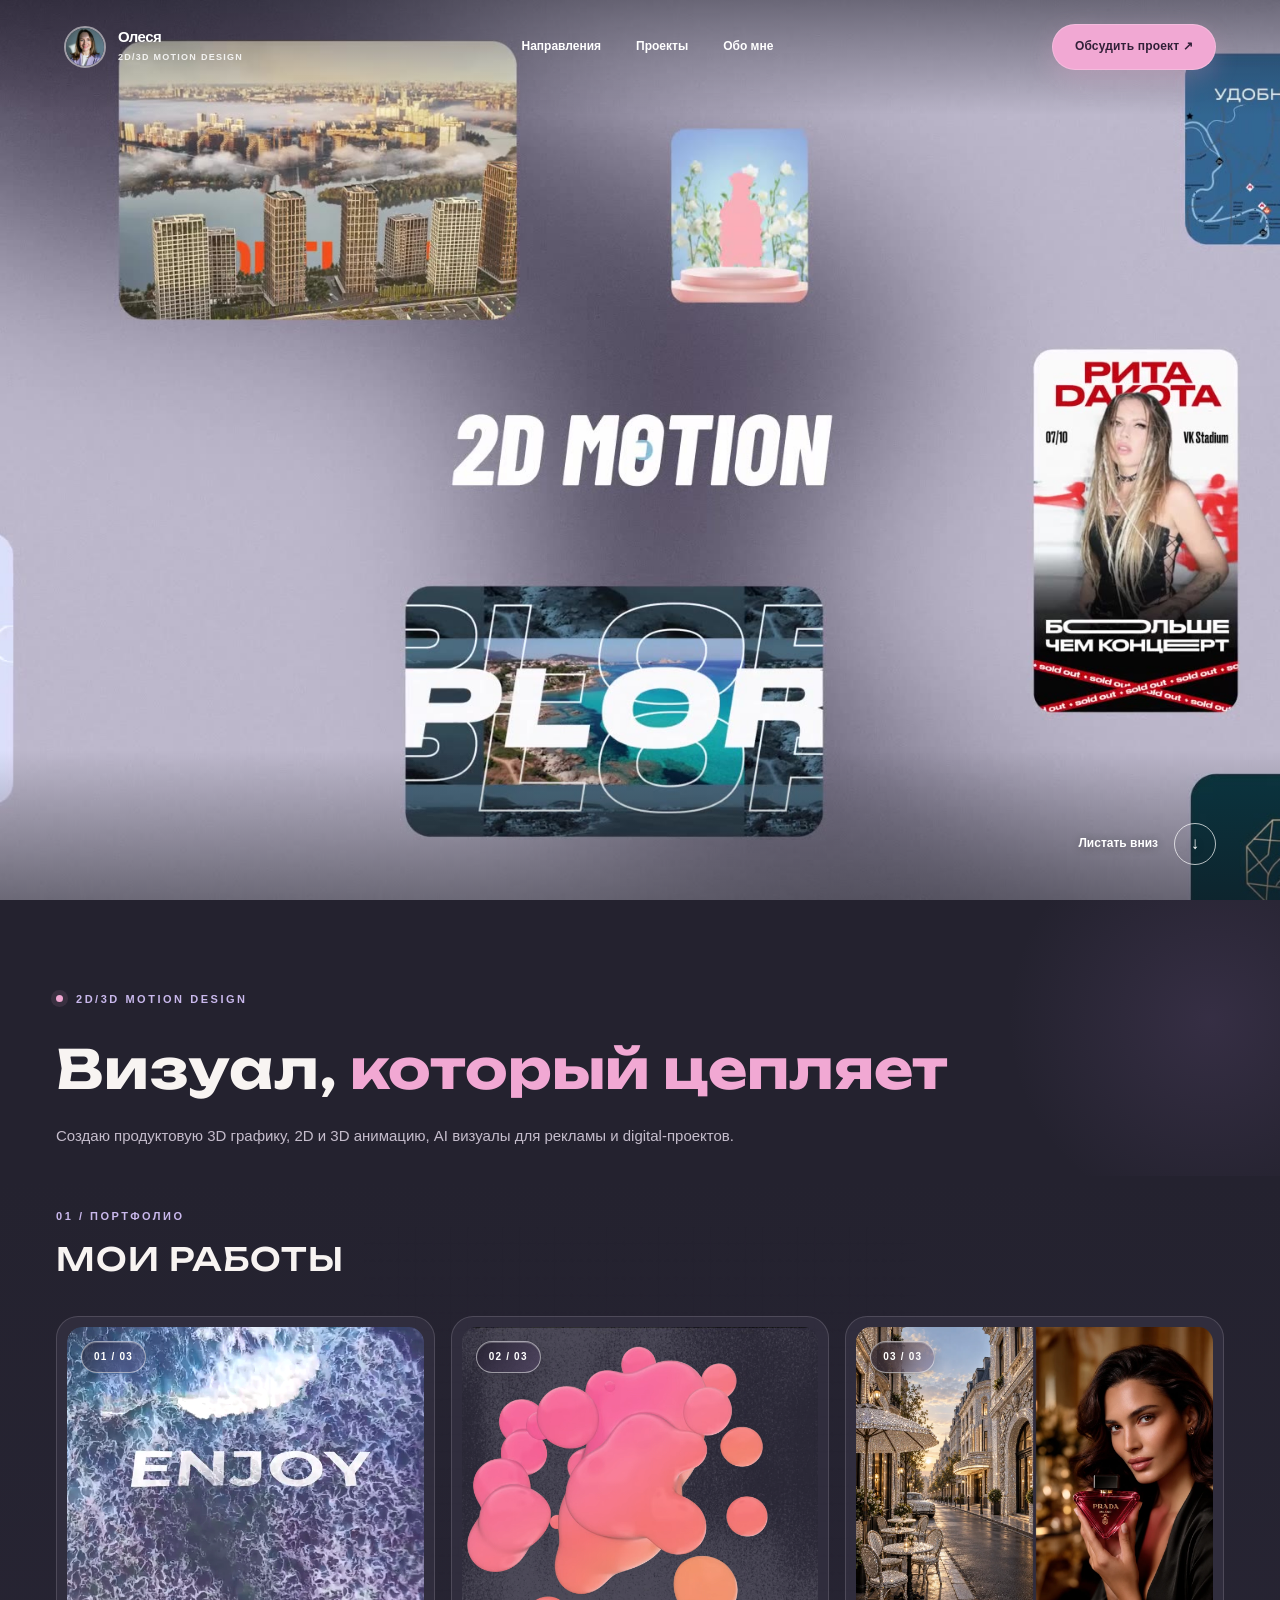
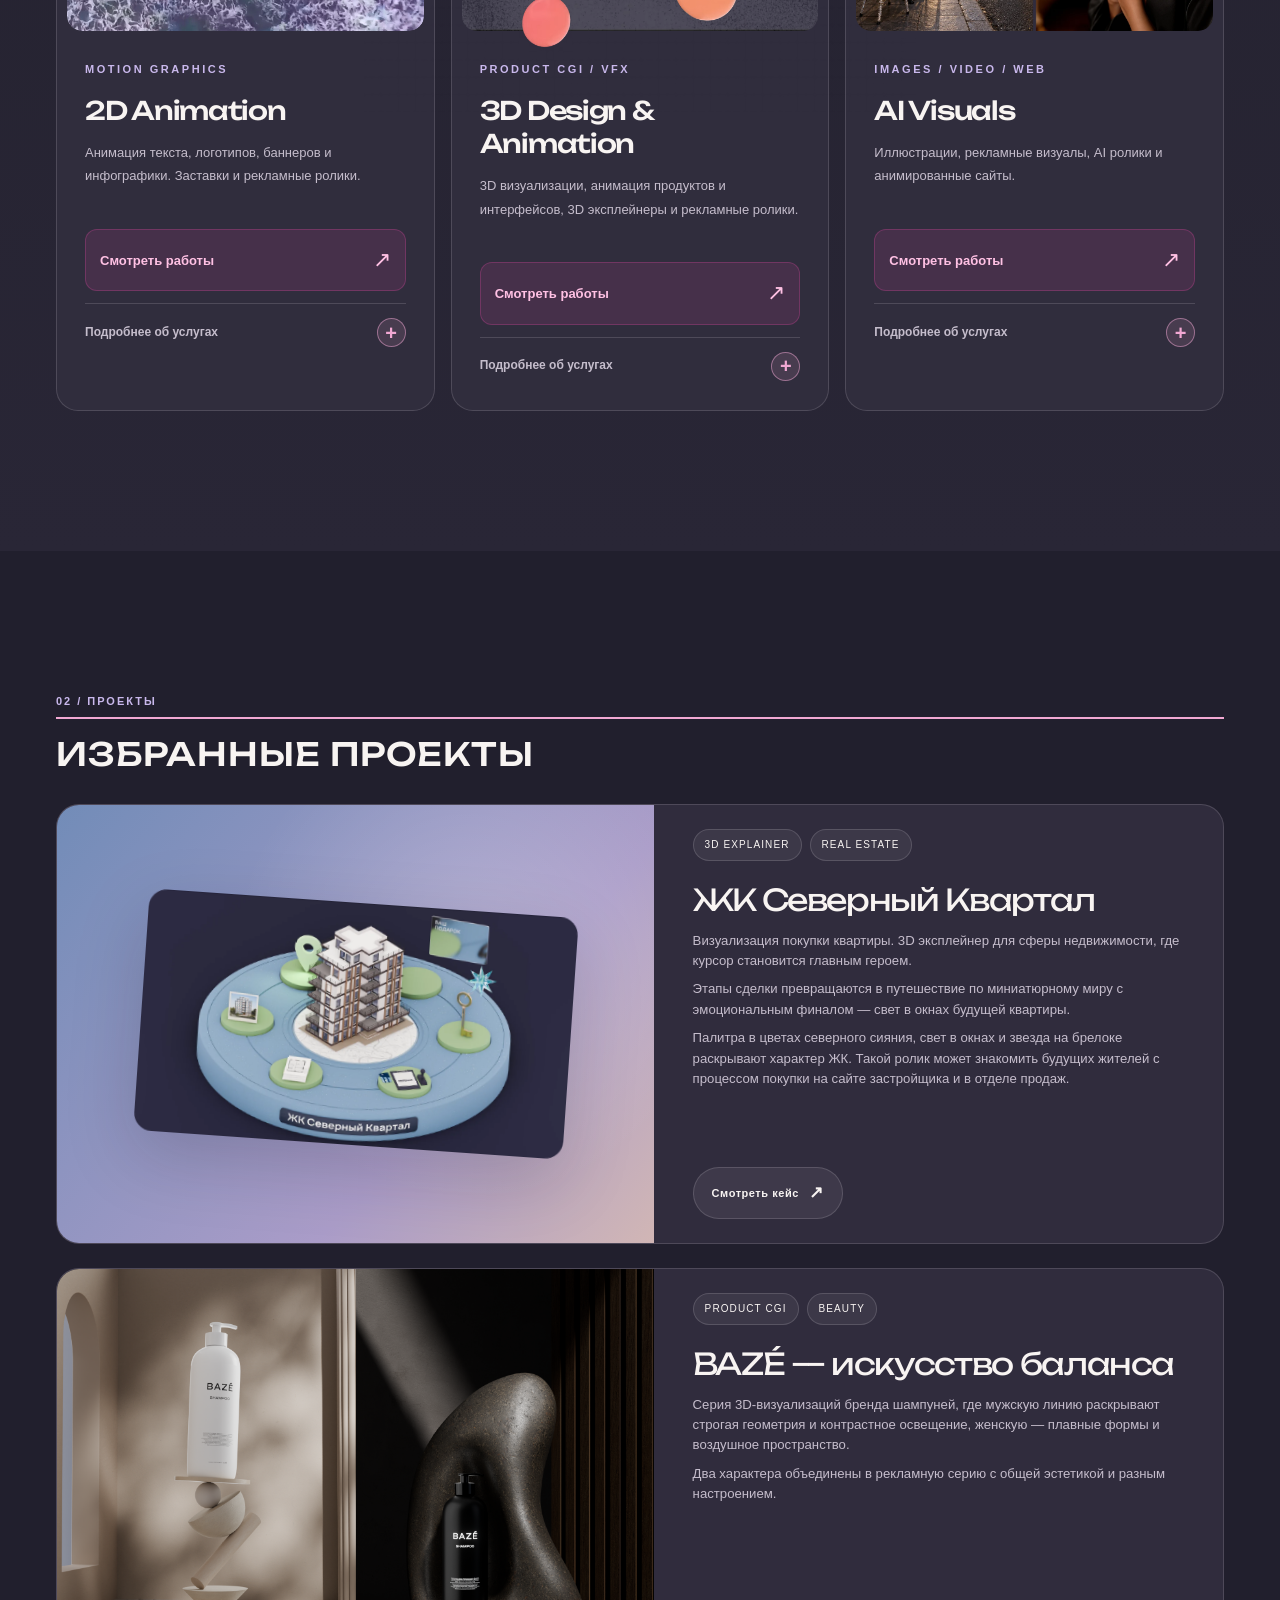
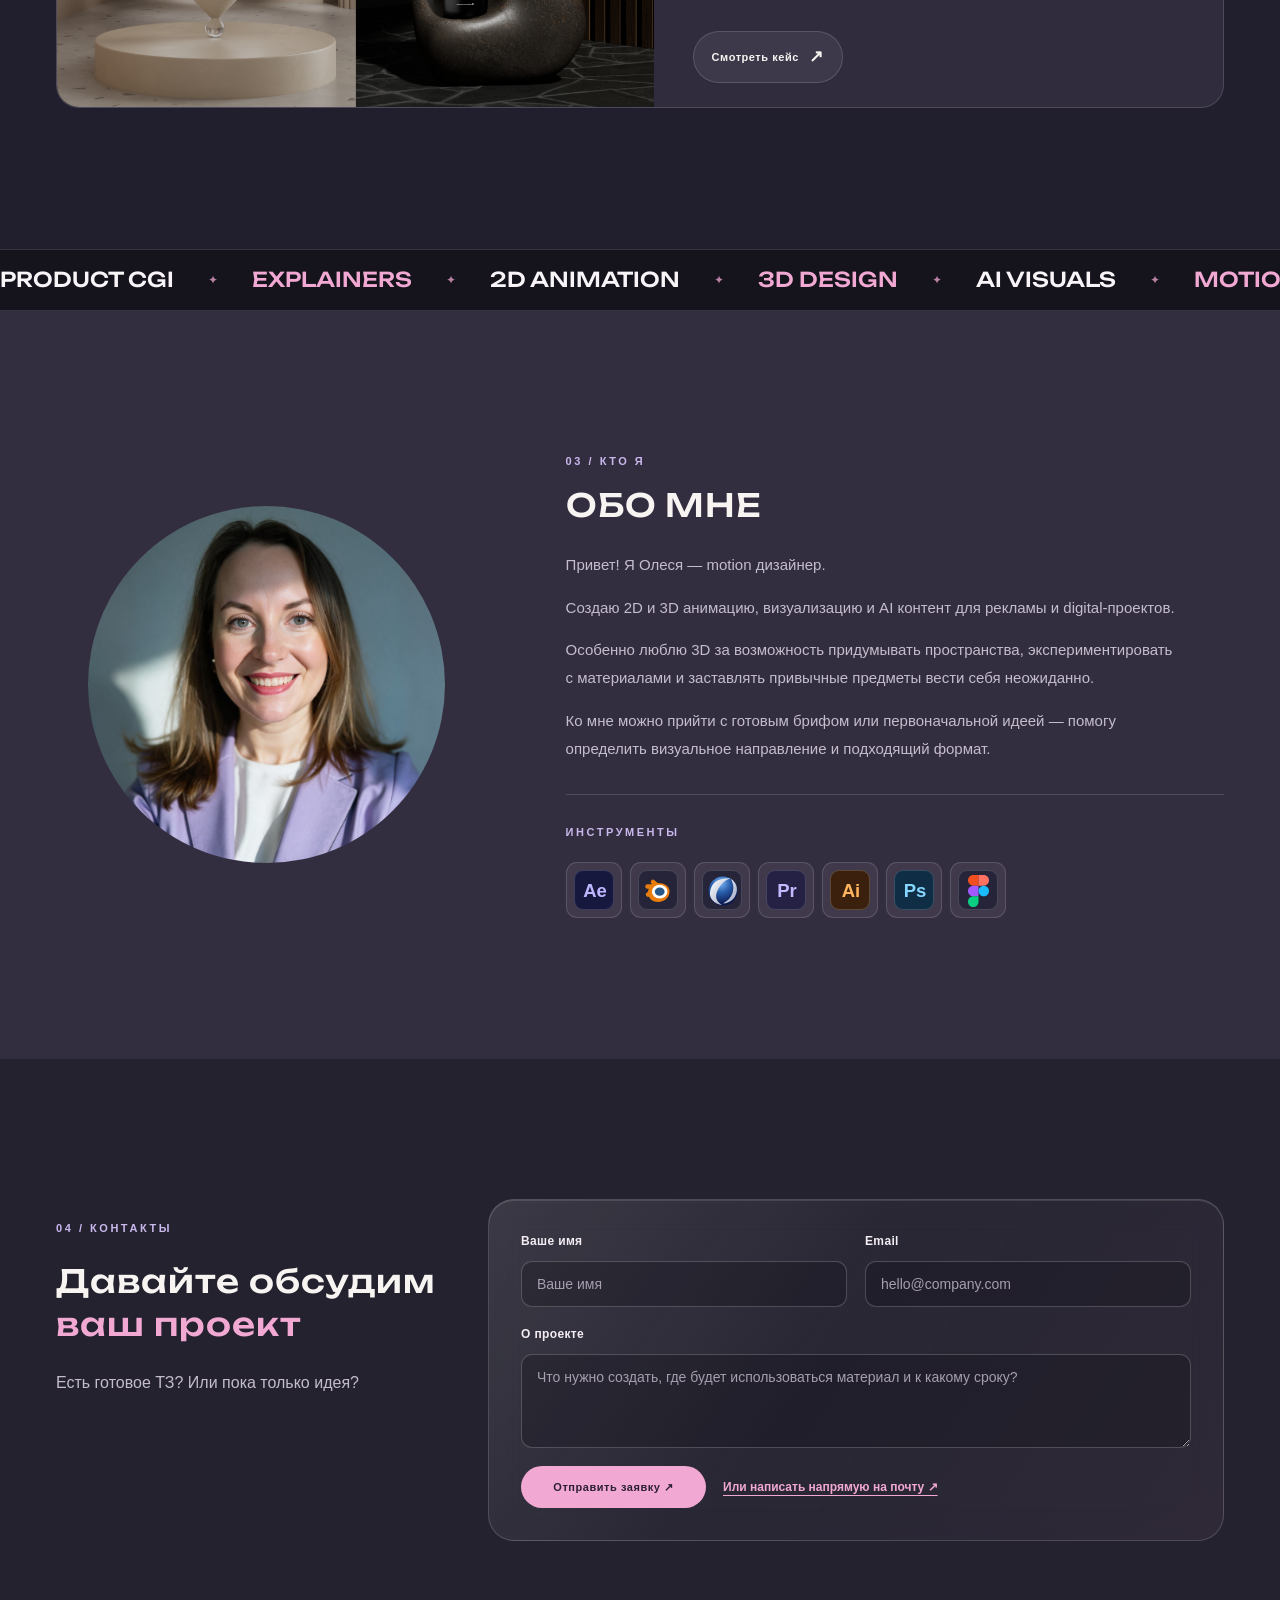
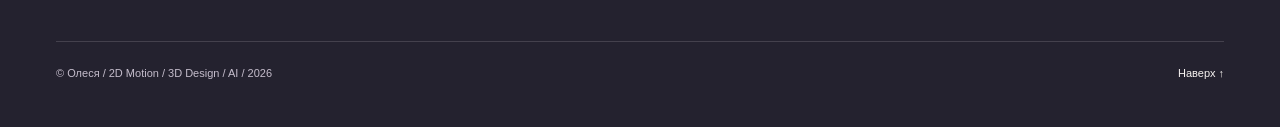
==== commit d4010c25: "Refresh stylesheet for contact intro alignment" ====
--- a/index.html
+++ b/index.html
@@ -1,6 +1,6 @@
 <!DOCTYPE html>
 
-<html lang="ru"><head><meta charset="utf-8"/><meta content="width=device-width,initial-scale=1" name="viewport"/><meta content="#24222f" name="theme-color"/><meta content="Олеся — моушн-дизайнер / 2D и 3D анимация, продуктовые ролики и AI-визуал для брендов, экспертов и digital-проектов" name="description"/><title>Олеся — 2D Motion / 3D Design / AI</title><meta content="Олеся — 2D Motion / 3D Design / AI" property="og:title"/><meta content="Визуал, который цепляет — 2D анимация, 3D дизайн и AI визуал" property="og:description"/><link href="assets/favicon.svg" rel="icon" type="image/svg+xml"/><link as="image" href="assets/banner-poster.jpg" rel="preload"/><link href="styles.css?v=portfolio-tidy-20261102-v2" rel="stylesheet"/><script defer="" src="script.js?v=contact-20261028"></script></head><body>
+<html lang="ru"><head><meta charset="utf-8"/><meta content="width=device-width,initial-scale=1" name="viewport"/><meta content="#24222f" name="theme-color"/><meta content="Олеся — моушн-дизайнер / 2D и 3D анимация, продуктовые ролики и AI-визуал для брендов, экспертов и digital-проектов" name="description"/><title>Олеся — 2D Motion / 3D Design / AI</title><meta content="Олеся — 2D Motion / 3D Design / AI" property="og:title"/><meta content="Визуал, который цепляет — 2D анимация, 3D дизайн и AI визуал" property="og:description"/><link href="assets/favicon.svg" rel="icon" type="image/svg+xml"/><link as="image" href="assets/banner-poster.jpg" rel="preload"/><link href="styles.css?v=contact-align-20261102-v3" rel="stylesheet"/><script defer="" src="script.js?v=contact-20261028"></script></head><body>
 <section aria-label="Авторский анимированный баннер" class="hero" id="top"><div aria-hidden="true" class="hero__poster"></div><video aria-label="Видеобаннер с авторскими работами в 2D, 3D и AI" autoplay="" class="hero__video" id="heroVideo" loop="" muted="" playsinline="" poster="assets/banner-poster.jpg" preload="metadata"><source src="assets/banner.mp4" type="video/mp4"/></video><div class="hero__top-shade"></div><div class="hero__bottom-shade"></div><header class="site-header"><a aria-label="Олеся — на главную" class="brand" href="#top"><img alt="" src="assets/portrait.jpg"/><span><strong>Олеся</strong><small>2D/3D MOTION DESIGN</small></span></a><nav aria-label="Главная навигация" class="nav"><a href="#services">Направления</a><a href="#cases">Проекты</a><a href="#about">Обо мне</a></nav><a class="header-cta" href="#contact">Обсудить проект ↗︎</a></header><button class="hero__control" hidden="" id="heroPlay" type="button">▶ Смотреть анимацию</button><div class="hero__foot hero__foot--minimal"><a href="#intro">Листать вниз <span>↓</span></a></div></section>
 <main>
 <section class="lead" id="intro"><div class="container"><div class="lead__meta eyebrow"><i></i> 2D/3D MOTION DESIGN</div><div class="lead__layout"><h1><span class="lead__first-word">Визуал,</span> <em>который цепляет</em></h1><p>Создаю продуктовую 3D графику, 2D и 3D анимацию, AI визуалы для рекламы и digital-проектов.</p></div></div></section>
--- a/styles.css
+++ b/styles.css
@@ -1142,9 +1142,9 @@
   display:grid;
   grid-template-columns:minmax(340px,400px) minmax(0,1fr);
   gap:clamp(22px,2.5vw,38px);
-  align-items:center;
-}
-.contact__intro{min-width:0}
+  align-items:start;
+}
+.contact__intro{min-width:0;padding-top:clamp(12px,1.5vw,24px)}
 .contact__intro .eyebrow{display:block}
 .contact__intro h2{margin:23px 0!important}
 .contact__intro p{margin:0}
@@ -1170,6 +1170,7 @@
 .sk-case__brief-list li::marker{color:var(--accent)}
 @media(max-width:950px){
   .contact__layout{grid-template-columns:minmax(0,1fr);gap:25px;align-items:start}
+  .contact__intro{padding-top:0}
   .contact .contact-form-wrap{max-width:100%;margin:0;padding:clamp(22px,4vw,32px)}
 }
 @media(max-width:680px){
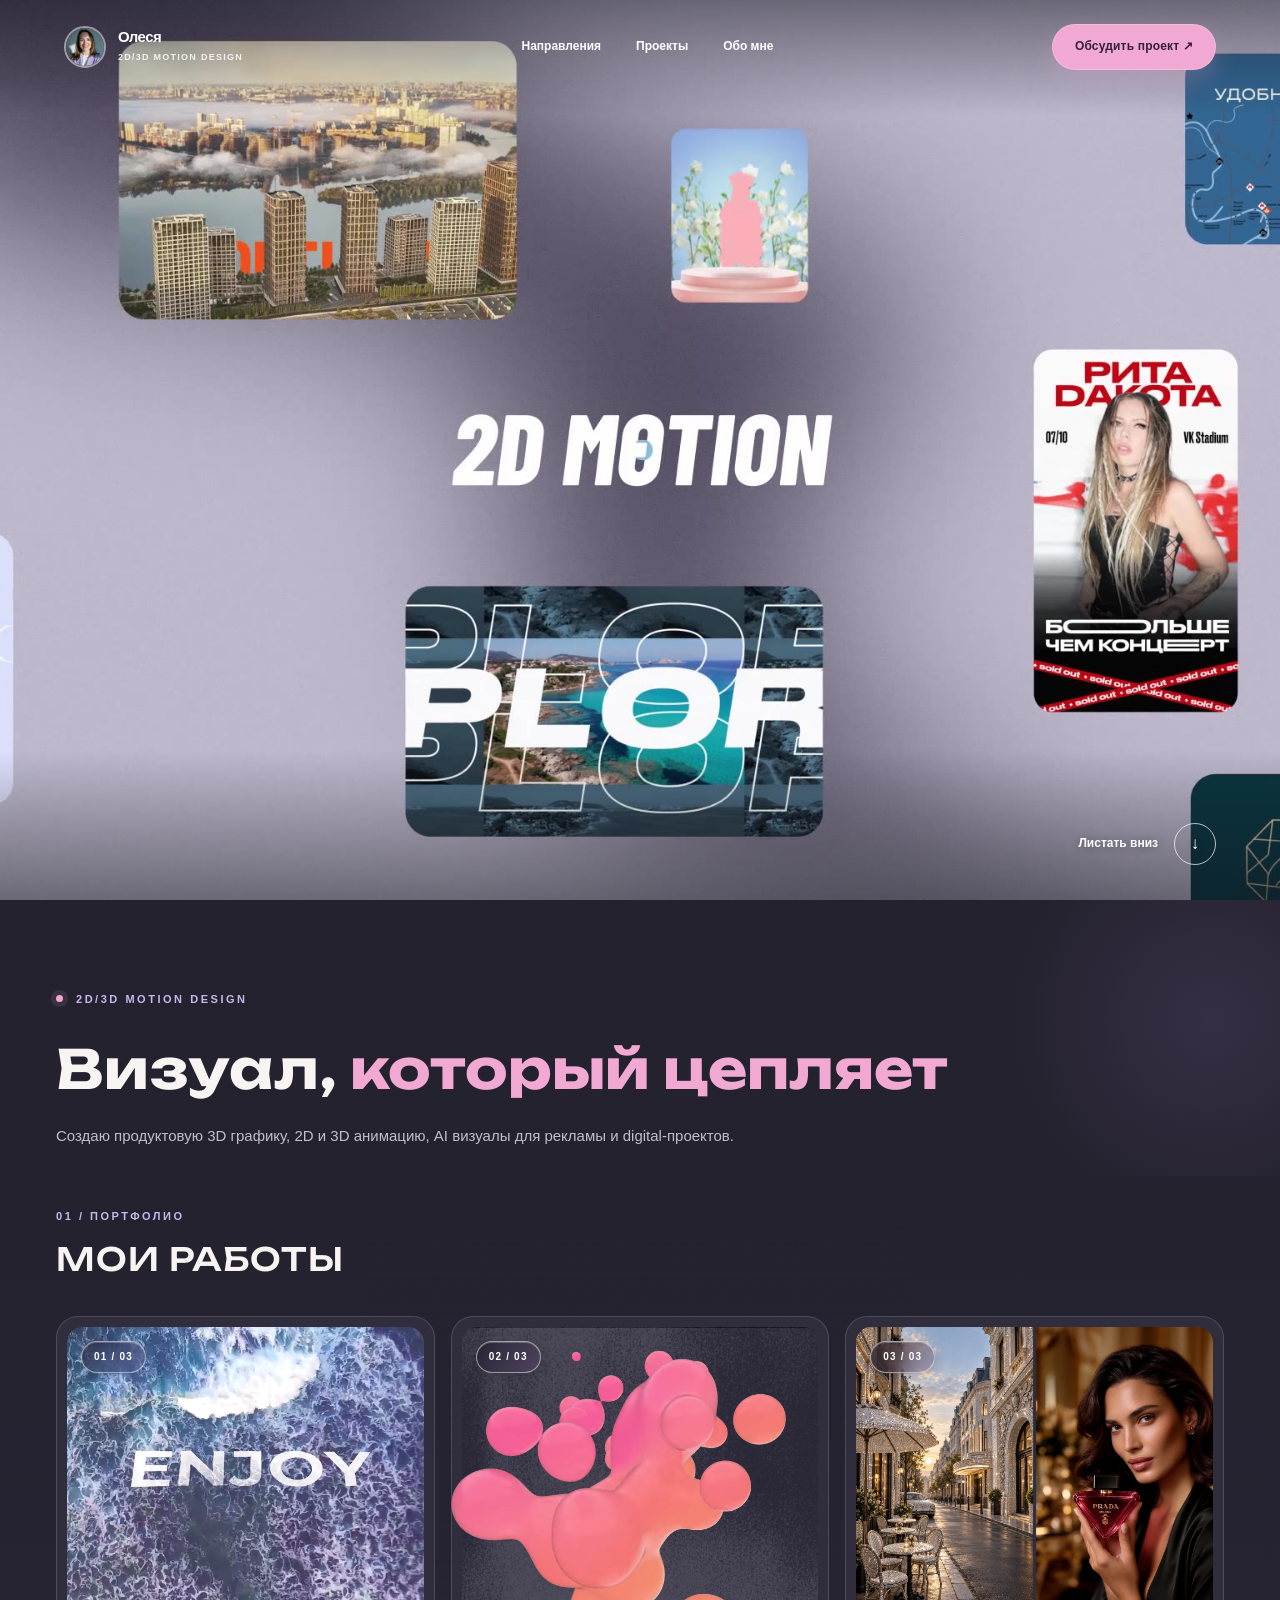
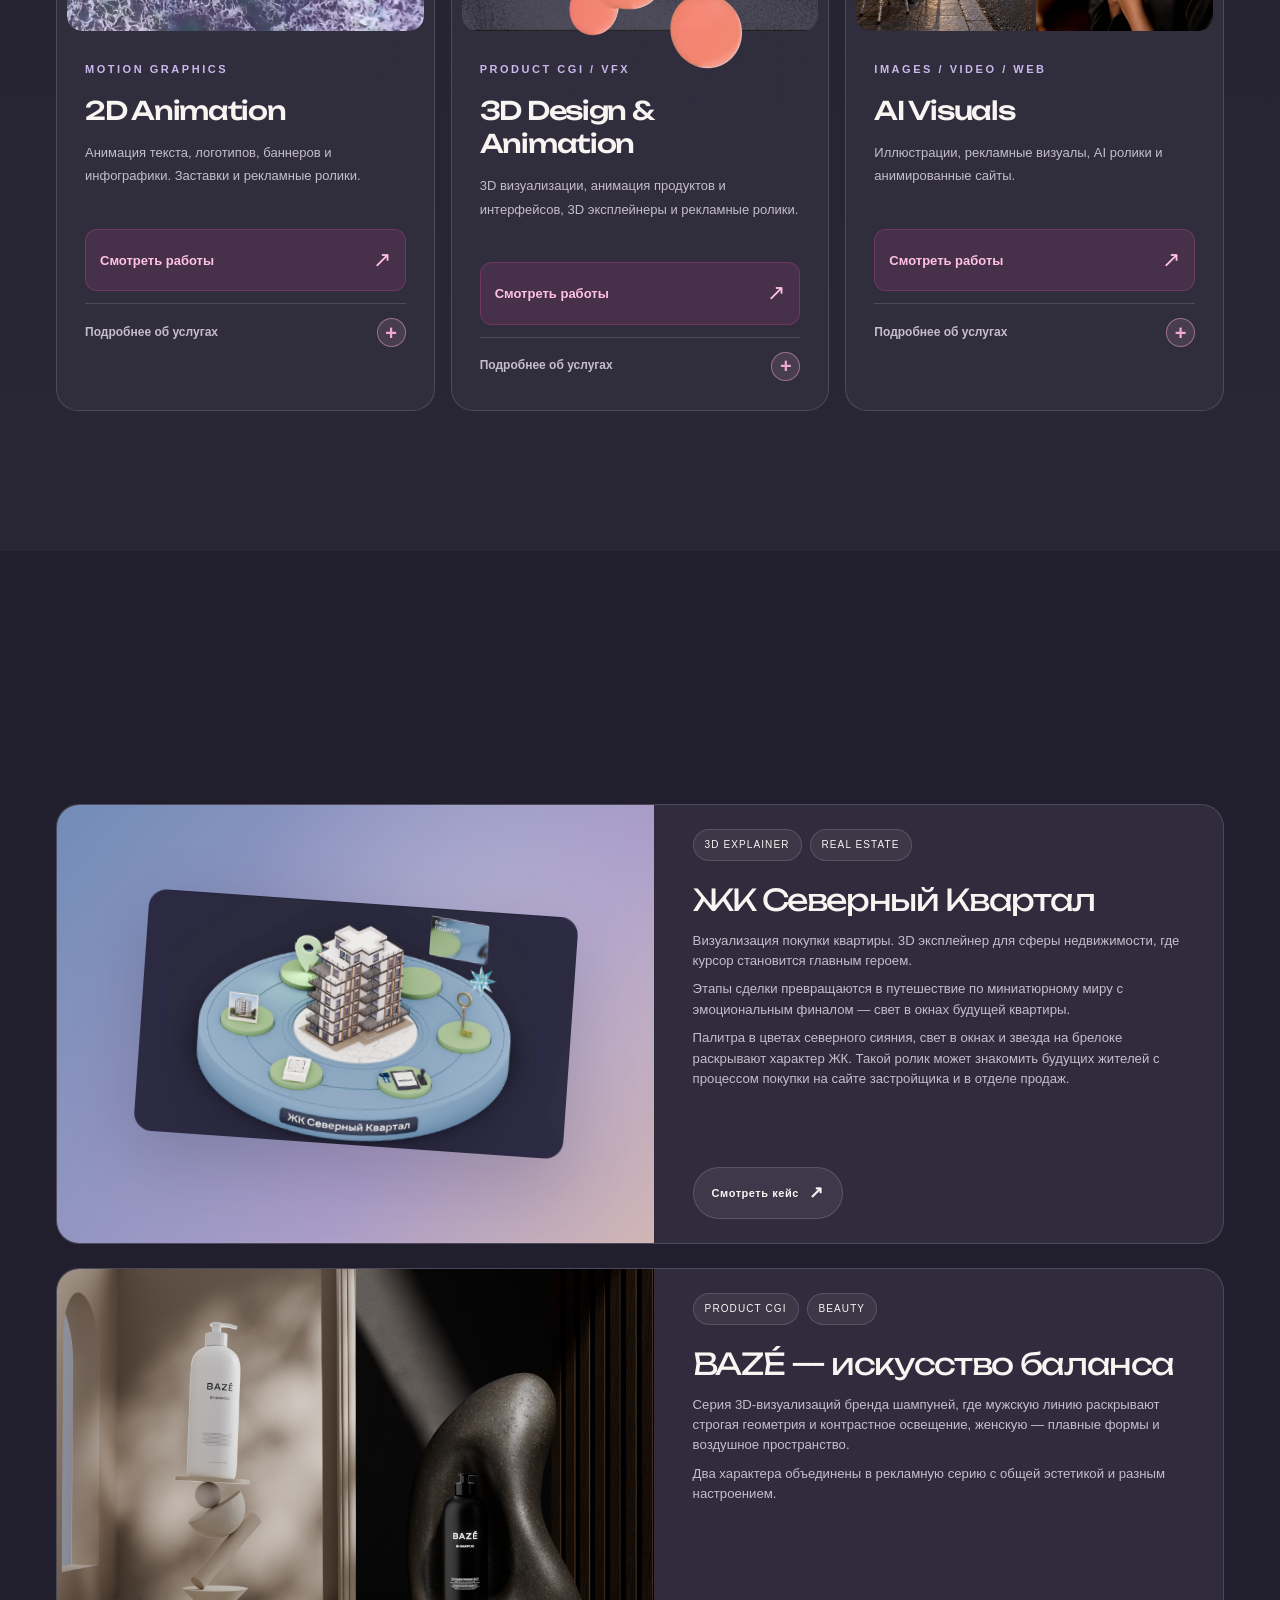
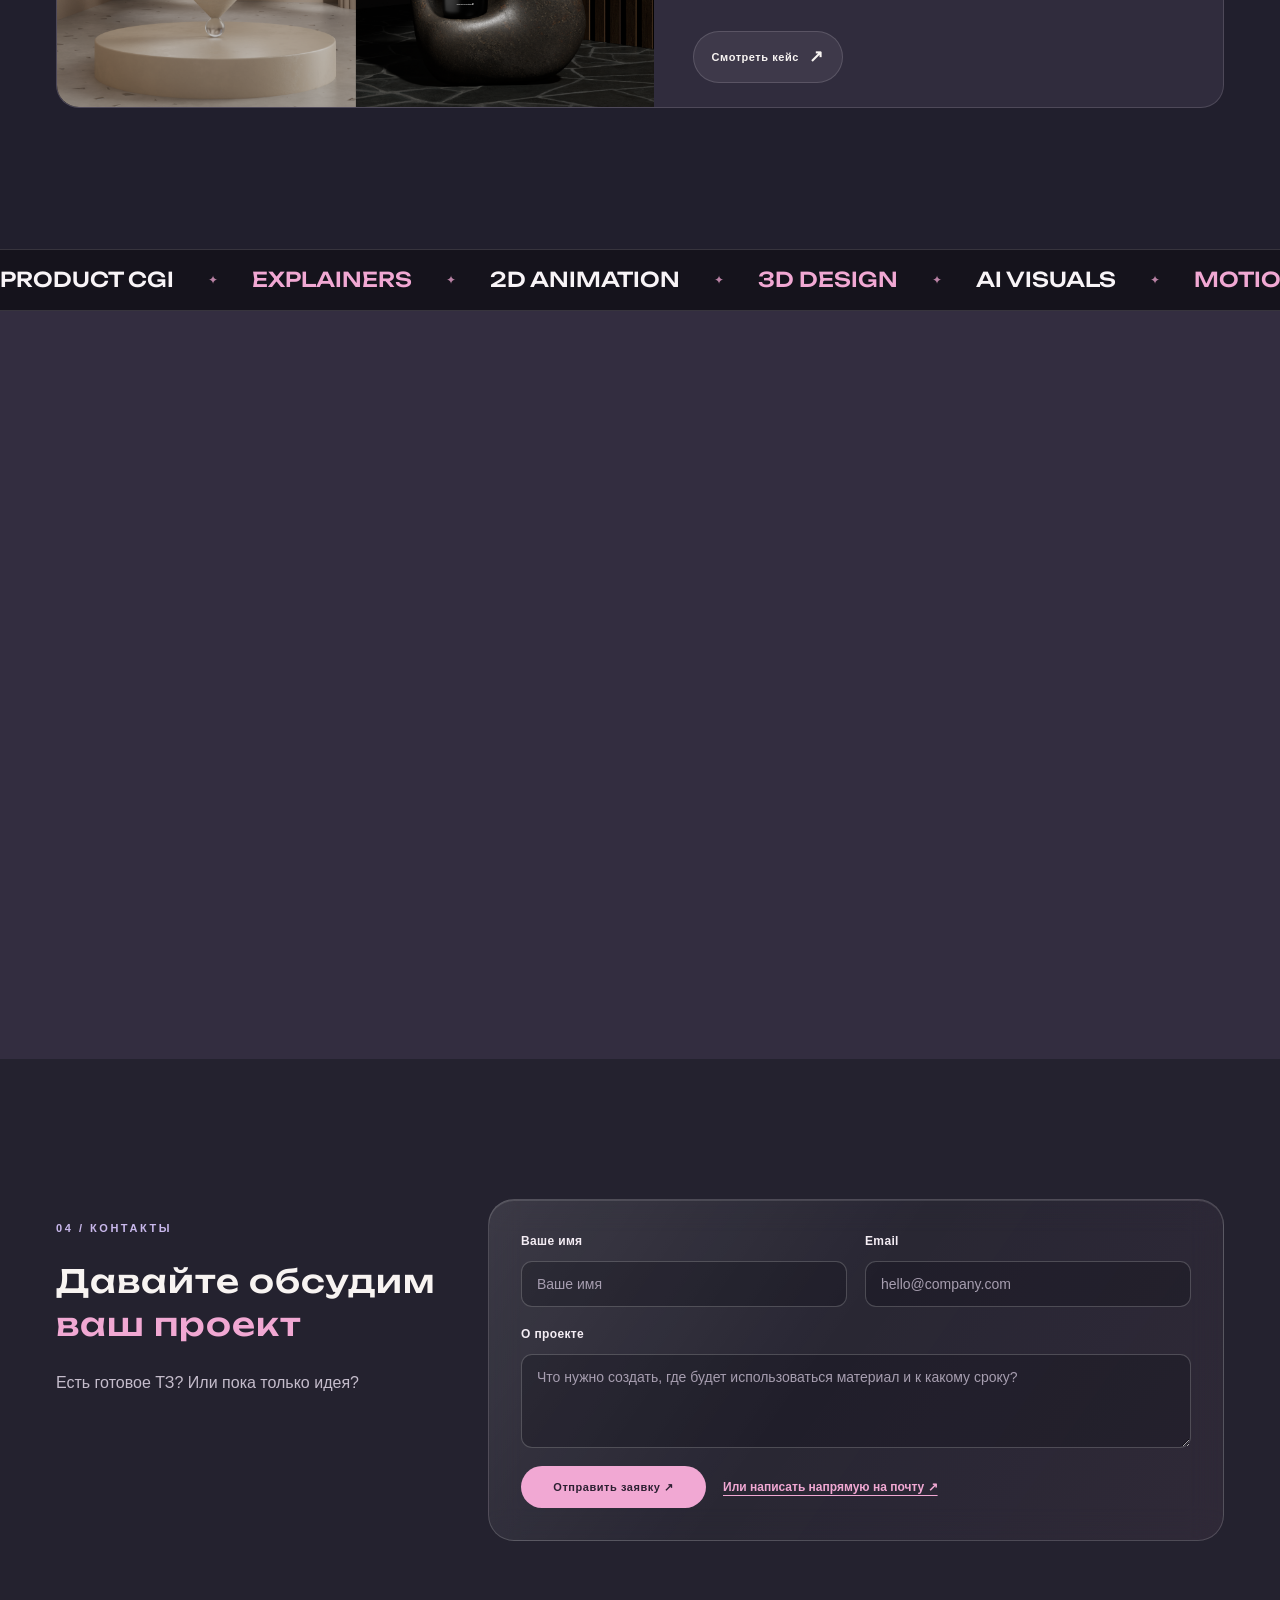
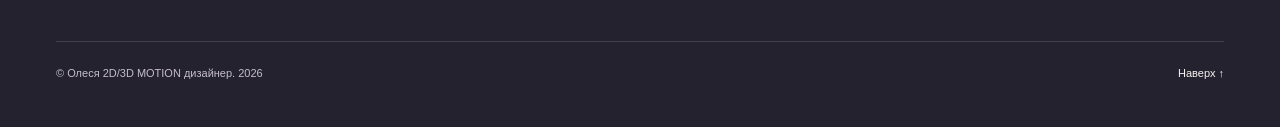
==== commit 4fe99220: "Unify footer credit with 2D/3D MOTION designer branding" ====
--- a/index.html
+++ b/index.html
@@ -15,5 +15,5 @@
 </div></div></section>
 <div aria-hidden="true" aria-label="Направления: 2D Motion, 3D Design, AI Visuals и Product CGI" class="ticker ticker--motion"><div class="ticker__track"><div class="ticker__group"><span class="ticker__item">PRODUCT CGI</span><span class="ticker__star">✦</span><span class="ticker__item ticker__item--pink">EXPLAINERS</span><span class="ticker__star">✦</span><span class="ticker__item">2D ANIMATION</span><span class="ticker__star">✦</span><span class="ticker__item ticker__item--pink">3D DESIGN</span><span class="ticker__star">✦</span><span class="ticker__item">AI VISUALS</span><span class="ticker__star">✦</span><span class="ticker__item ticker__item--pink">MOTION GRAPHICS</span><span class="ticker__star">✦</span></div><div aria-hidden="true" class="ticker__group"><span class="ticker__item">PRODUCT CGI</span><span class="ticker__star">✦</span><span class="ticker__item ticker__item--pink">EXPLAINERS</span><span class="ticker__star">✦</span><span class="ticker__item">2D ANIMATION</span><span class="ticker__star">✦</span><span class="ticker__item ticker__item--pink">3D DESIGN</span><span class="ticker__star">✦</span><span class="ticker__item">AI VISUALS</span><span class="ticker__star">✦</span><span class="ticker__item ticker__item--pink">MOTION GRAPHICS</span><span class="ticker__star">✦</span></div></div></div>
 <section class="about section" id="about"><div class="container about__inner"><div class="about__portrait reveal"><img alt="Портрет Олеси" loading="lazy" src="assets/portrait.jpg"/></div><div class="about__content reveal"><span class="eyebrow">03 / КТО Я</span><h2 class="about__heading">ОБО МНЕ</h2><p>Привет! Я Олеся — motion дизайнер.</p><p>Создаю 2D и 3D анимацию, визуализацию и AI контент для рекламы и digital-проектов.</p><p>Особенно люблю 3D за возможность придумывать пространства, экспериментировать с материалами и заставлять привычные предметы вести себя неожиданно.</p><p>Ко мне можно прийти с готовым брифом или первоначальной идеей — помогу определить визуальное направление и подходящий формат.</p><div class="tools"><span class="eyebrow">Инструменты</span><div class="tools__apps"><span aria-label="After Effects" class="app-chip app-chip--ae" role="img" title="After Effects"><span aria-hidden="true" class="app-chip__icon"><img alt="" class="app-chip__mark" decoding="async" onerror="this.style.display='none';if(this.nextElementSibling)this.nextElementSibling.style.display='grid'" src="assets/app-icons/after-effects.svg"/><span aria-hidden="true" class="app-chip__fallback app-chip__fallback--ae">Ae</span></span><span class="app-chip__label">After Effects</span></span><span aria-label="Blender" class="app-chip app-chip--blender" role="img" title="Blender"><span aria-hidden="true" class="app-chip__icon"><img alt="" class="app-chip__mark" decoding="async" onerror="this.style.display='none';if(this.nextElementSibling)this.nextElementSibling.style.display='grid'" src="assets/icon-blender-fallback.svg"/><span aria-hidden="true" class="app-chip__fallback app-chip__fallback--blender"><img alt="" class="app-chip__fallback-image" src="assets/icon-blender-fallback.svg"/></span></span><span class="app-chip__label">Blender</span></span><span aria-label="Cinema 4D" class="app-chip app-chip--c4d" role="img" title="Cinema 4D"><span aria-hidden="true" class="app-chip__icon"><img alt="" class="app-chip__mark" decoding="async" onerror="this.style.display='none';if(this.nextElementSibling)this.nextElementSibling.style.display='grid'" src="assets/icon-c4d-fallback.svg"/><span aria-hidden="true" class="app-chip__fallback app-chip__fallback--c4d"><img alt="" class="app-chip__fallback-image" src="assets/icon-c4d-fallback.svg"/></span></span><span class="app-chip__label">Cinema 4D</span></span><span aria-label="Premiere Pro" class="app-chip app-chip--premiere" role="img" title="Premiere Pro"><span aria-hidden="true" class="app-chip__icon"><img alt="" class="app-chip__mark" decoding="async" onerror="this.style.display='none';if(this.nextElementSibling)this.nextElementSibling.style.display='grid'" src="assets/app-icons/premiere.svg"/><span aria-hidden="true" class="app-chip__fallback app-chip__fallback--premiere">Pr</span></span><span class="app-chip__label">Premiere Pro</span></span><span aria-label="Illustrator" class="app-chip app-chip--ai" role="img" title="Illustrator"><span aria-hidden="true" class="app-chip__icon"><img alt="" class="app-chip__mark" decoding="async" onerror="this.style.display='none';if(this.nextElementSibling)this.nextElementSibling.style.display='grid'" src="assets/app-icons/illustrator.svg"/><span aria-hidden="true" class="app-chip__fallback app-chip__fallback--ai">Ai</span></span><span class="app-chip__label">Illustrator</span></span><span aria-label="Photoshop" class="app-chip app-chip--ps" role="img" title="Photoshop"><span aria-hidden="true" class="app-chip__icon"><img alt="" class="app-chip__mark" decoding="async" onerror="this.style.display='none';if(this.nextElementSibling)this.nextElementSibling.style.display='grid'" src="assets/app-icons/photoshop.svg"/><span aria-hidden="true" class="app-chip__fallback app-chip__fallback--ps">Ps</span></span><span class="app-chip__label">Photoshop</span></span><span aria-label="Figma" class="app-chip app-chip--figma" role="img" title="Figma"><span aria-hidden="true" class="app-chip__icon"><img alt="" class="app-chip__mark" decoding="async" onerror="this.style.display='none';if(this.nextElementSibling)this.nextElementSibling.style.display='grid'" src="assets/icon-figma.svg"/><span aria-hidden="true" class="app-chip__fallback app-chip__fallback--figma"><img alt="" class="app-chip__fallback-image" src="assets/icon-figma.svg"/></span></span><span class="app-chip__label">Figma</span></span></div></div></div></div></section>
-<section class="contact section" id="contact"><div class="container"><div class="contact__layout"><div class="contact__intro"><span class="eyebrow">04 / КОНТАКТЫ</span><h2>Давайте обсудим<br/><span class="accent">ваш проект</span></h2><p>Есть готовое ТЗ? Или пока только идея?</p></div><div class="contact-form-wrap" id="contact-form"><form class="contact-form" id="portfolioContactForm" action="https://formsubmit.co/oleskurguzova@gmail.com" method="POST"><input type="hidden" name="_subject" value="Новая заявка с сайта Олеся — 2D / 3D Design"/><input type="hidden" name="_template" value="table"/><input type="hidden" name="_url" value="https://olesya-3d-motion.github.io/"/><input type="hidden" name="_captcha" value="false"/><input type="text" name="_honey" tabindex="-1" autocomplete="off" aria-hidden="true" style="display:none"/><label>Ваше имя<input autocomplete="name" maxlength="100" name="name" placeholder="Ваше имя" required="" type="text"/></label><label>Email<input autocomplete="email" maxlength="200" name="email" placeholder="hello@company.com" required="" type="email"/></label><label class="contact-form__full">О проекте<textarea maxlength="4000" name="message" placeholder="Что нужно создать, где будет использоваться материал и к какому сроку?" required="" rows="4"></textarea></label><div class="contact-form__bottom"><button class="pill pill--pink contact-form__button" id="contactSubmitButton" type="submit">Отправить заявку ↗︎</button><p class="contact-form__help" id="contactFormStatus" role="status" aria-live="polite"></p><a class="contact-form__fallback" id="contactEmailFallback" href="mailto:oleskurguzova@gmail.com?subject=Заявка%20с%20сайта">Или написать напрямую на почту ↗︎</a></div></form></div></div><footer class="footer"><span>© Олеся / 2D Motion / 3D Design / AI / 2026</span><a href="#top">Наверх ↑</a></footer></div></section>
+<section class="contact section" id="contact"><div class="container"><div class="contact__layout"><div class="contact__intro"><span class="eyebrow">04 / КОНТАКТЫ</span><h2>Давайте обсудим<br/><span class="accent">ваш проект</span></h2><p>Есть готовое ТЗ? Или пока только идея?</p></div><div class="contact-form-wrap" id="contact-form"><form class="contact-form" id="portfolioContactForm" action="https://formsubmit.co/oleskurguzova@gmail.com" method="POST"><input type="hidden" name="_subject" value="Новая заявка с сайта Олеся — 2D / 3D Design"/><input type="hidden" name="_template" value="table"/><input type="hidden" name="_url" value="https://olesya-3d-motion.github.io/"/><input type="hidden" name="_captcha" value="false"/><input type="text" name="_honey" tabindex="-1" autocomplete="off" aria-hidden="true" style="display:none"/><label>Ваше имя<input autocomplete="name" maxlength="100" name="name" placeholder="Ваше имя" required="" type="text"/></label><label>Email<input autocomplete="email" maxlength="200" name="email" placeholder="hello@company.com" required="" type="email"/></label><label class="contact-form__full">О проекте<textarea maxlength="4000" name="message" placeholder="Что нужно создать, где будет использоваться материал и к какому сроку?" required="" rows="4"></textarea></label><div class="contact-form__bottom"><button class="pill pill--pink contact-form__button" id="contactSubmitButton" type="submit">Отправить заявку ↗︎</button><p class="contact-form__help" id="contactFormStatus" role="status" aria-live="polite"></p><a class="contact-form__fallback" id="contactEmailFallback" href="mailto:oleskurguzova@gmail.com?subject=Заявка%20с%20сайта">Или написать напрямую на почту ↗︎</a></div></form></div></div><footer class="footer"><span>© Олеся 2D/3D MOTION дизайнер. 2026</span><a href="#top">Наверх ↑</a></footer></div></section>
 </main><div aria-hidden="true" class="cursor-glow" id="cursorGlow"></div></body></html>
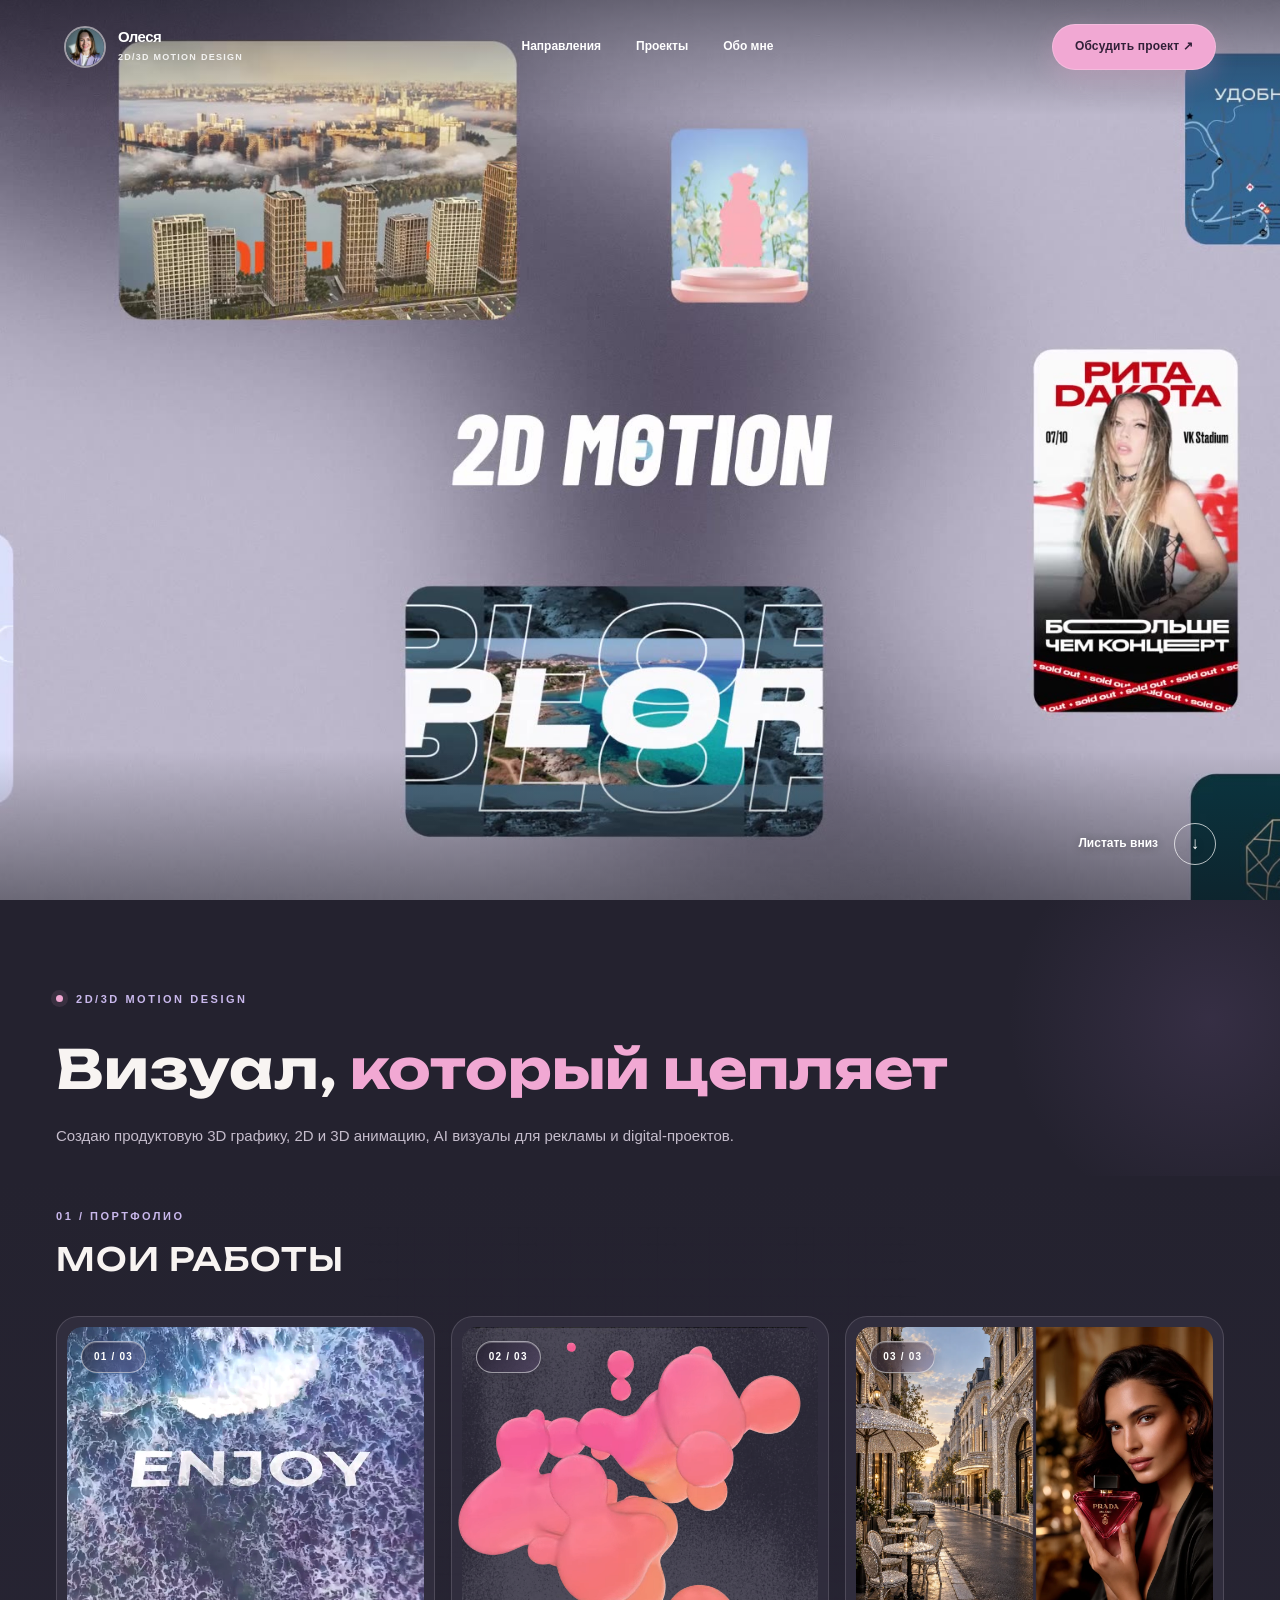
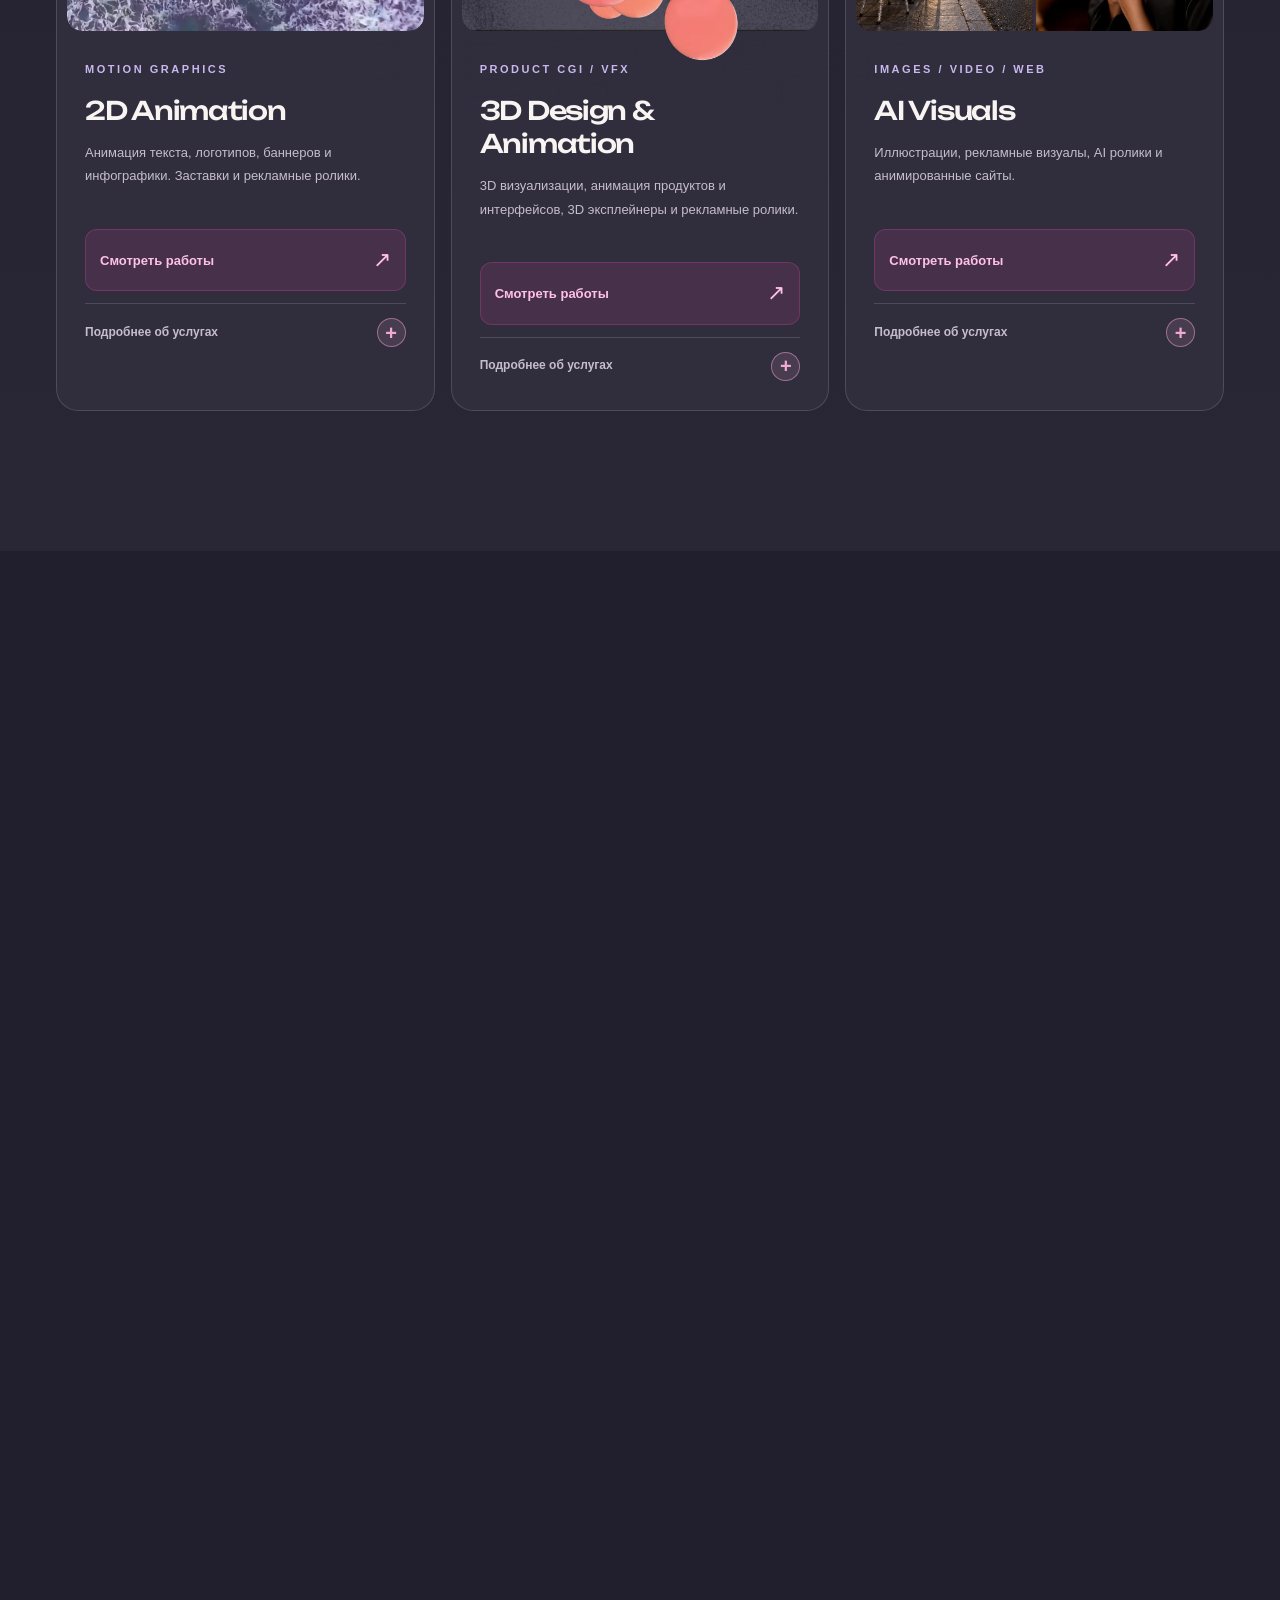
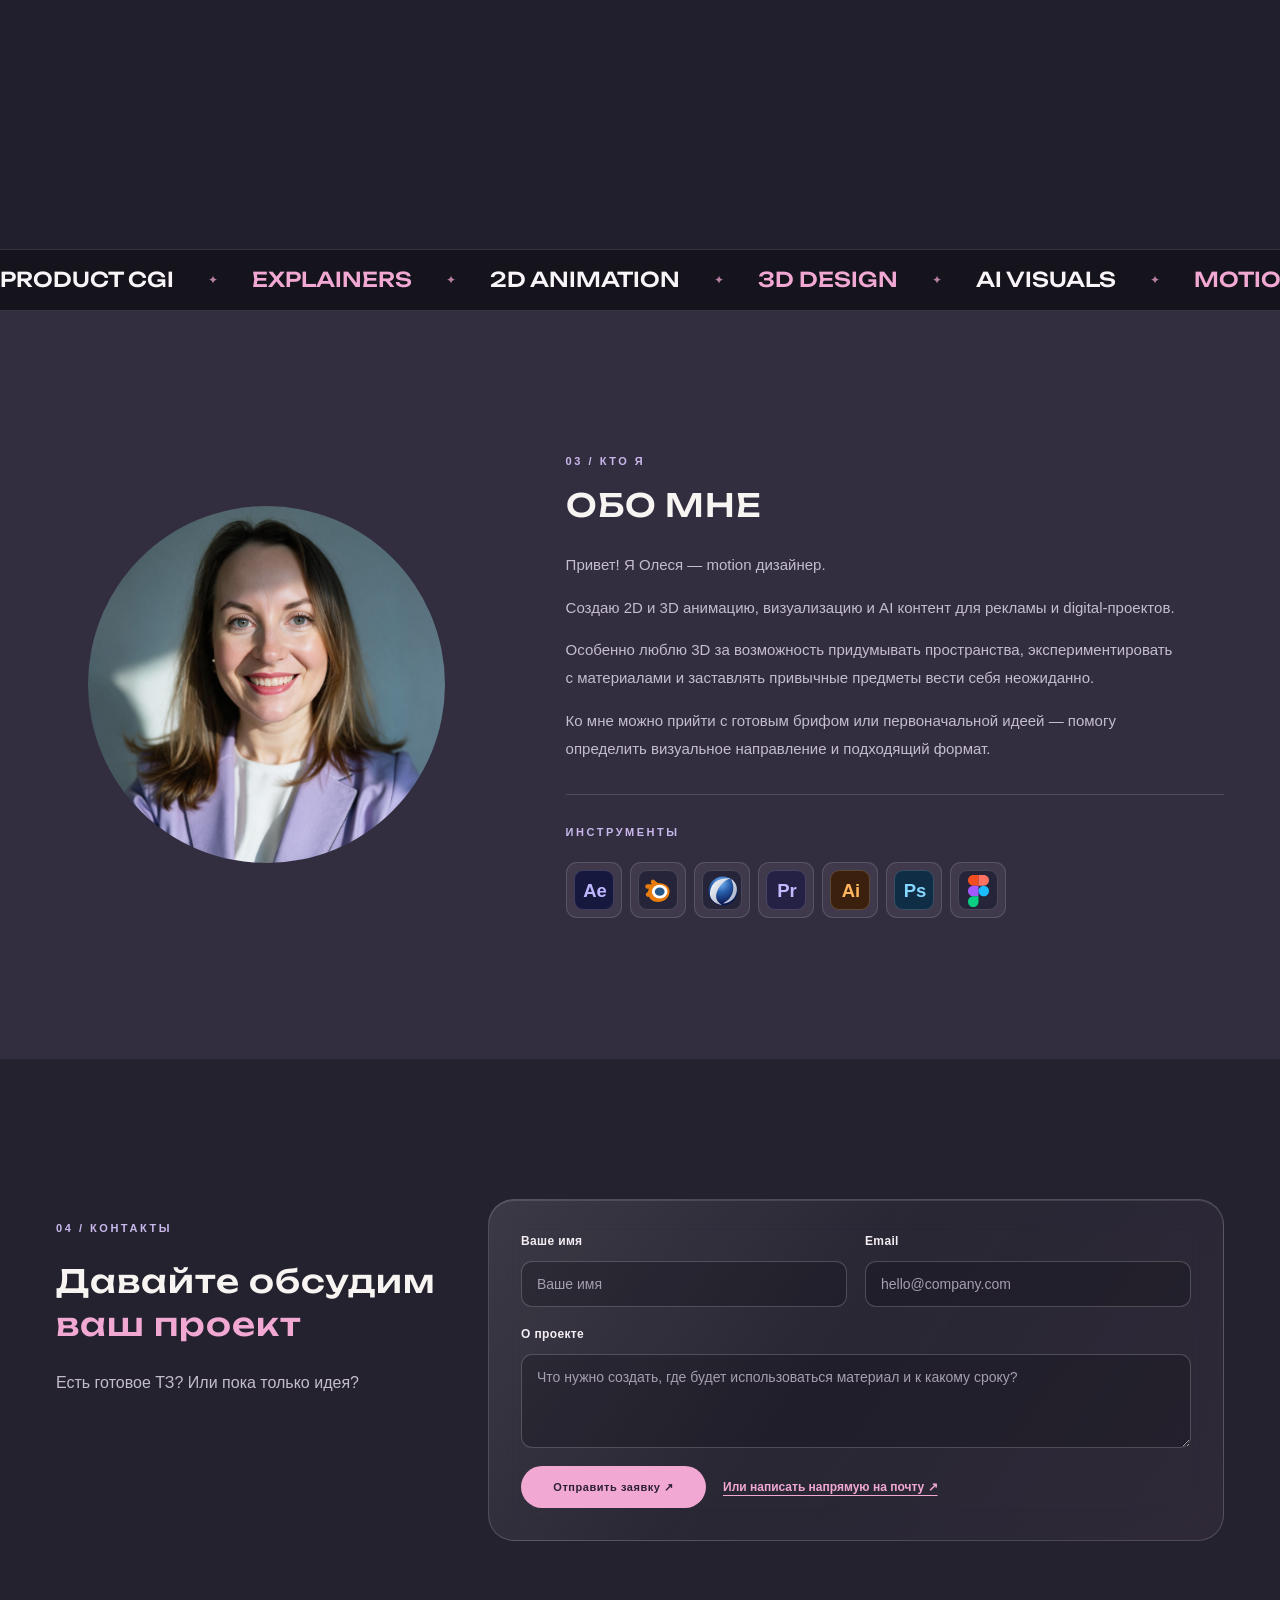
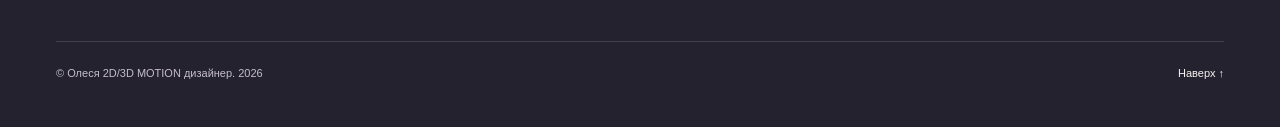
==== commit 7af0d400: "Refresh homepage browser title and search/social descriptions to current brand" ====
--- a/index.html
+++ b/index.html
@@ -1,6 +1,6 @@
 <!DOCTYPE html>
 
-<html lang="ru"><head><meta charset="utf-8"/><meta content="width=device-width,initial-scale=1" name="viewport"/><meta content="#24222f" name="theme-color"/><meta content="Олеся — моушн-дизайнер / 2D и 3D анимация, продуктовые ролики и AI-визуал для брендов, экспертов и digital-проектов" name="description"/><title>Олеся — 2D Motion / 3D Design / AI</title><meta content="Олеся — 2D Motion / 3D Design / AI" property="og:title"/><meta content="Визуал, который цепляет — 2D анимация, 3D дизайн и AI визуал" property="og:description"/><link href="assets/favicon.svg" rel="icon" type="image/svg+xml"/><link as="image" href="assets/banner-poster.jpg" rel="preload"/><link href="styles.css?v=contact-align-20261102-v3" rel="stylesheet"/><script defer="" src="script.js?v=contact-20261028"></script></head><body>
+<html lang="ru"><head><meta charset="utf-8"/><meta content="width=device-width,initial-scale=1" name="viewport"/><meta content="#24222f" name="theme-color"/><meta content="2D- и 3D-анимация, продуктовая CGI-графика, рекламные ролики и AI-визуалы для брендов и digital-проектов. Портфолио Олеси." name="description"/><title>Моушн-дизайн, 3D и AI-визуалы — Олеся</title><meta content="Моушн-дизайн, 3D и AI-визуалы — Олеся" property="og:title"/><meta content="Визуал, который цепляет. 2D/3D-анимация, продуктовый CGI и AI-визуалы для рекламы и digital-проектов." property="og:description"/><link href="assets/favicon.svg" rel="icon" type="image/svg+xml"/><link as="image" href="assets/banner-poster.jpg" rel="preload"/><link href="styles.css?v=contact-align-20261102-v3" rel="stylesheet"/><script defer="" src="script.js?v=contact-20261028"></script></head><body>
 <section aria-label="Авторский анимированный баннер" class="hero" id="top"><div aria-hidden="true" class="hero__poster"></div><video aria-label="Видеобаннер с авторскими работами в 2D, 3D и AI" autoplay="" class="hero__video" id="heroVideo" loop="" muted="" playsinline="" poster="assets/banner-poster.jpg" preload="metadata"><source src="assets/banner.mp4" type="video/mp4"/></video><div class="hero__top-shade"></div><div class="hero__bottom-shade"></div><header class="site-header"><a aria-label="Олеся — на главную" class="brand" href="#top"><img alt="" src="assets/portrait.jpg"/><span><strong>Олеся</strong><small>2D/3D MOTION DESIGN</small></span></a><nav aria-label="Главная навигация" class="nav"><a href="#services">Направления</a><a href="#cases">Проекты</a><a href="#about">Обо мне</a></nav><a class="header-cta" href="#contact">Обсудить проект ↗︎</a></header><button class="hero__control" hidden="" id="heroPlay" type="button">▶ Смотреть анимацию</button><div class="hero__foot hero__foot--minimal"><a href="#intro">Листать вниз <span>↓</span></a></div></section>
 <main>
 <section class="lead" id="intro"><div class="container"><div class="lead__meta eyebrow"><i></i> 2D/3D MOTION DESIGN</div><div class="lead__layout"><h1><span class="lead__first-word">Визуал,</span> <em>который цепляет</em></h1><p>Создаю продуктовую 3D графику, 2D и 3D анимацию, AI визуалы для рекламы и digital-проектов.</p></div></div></section>
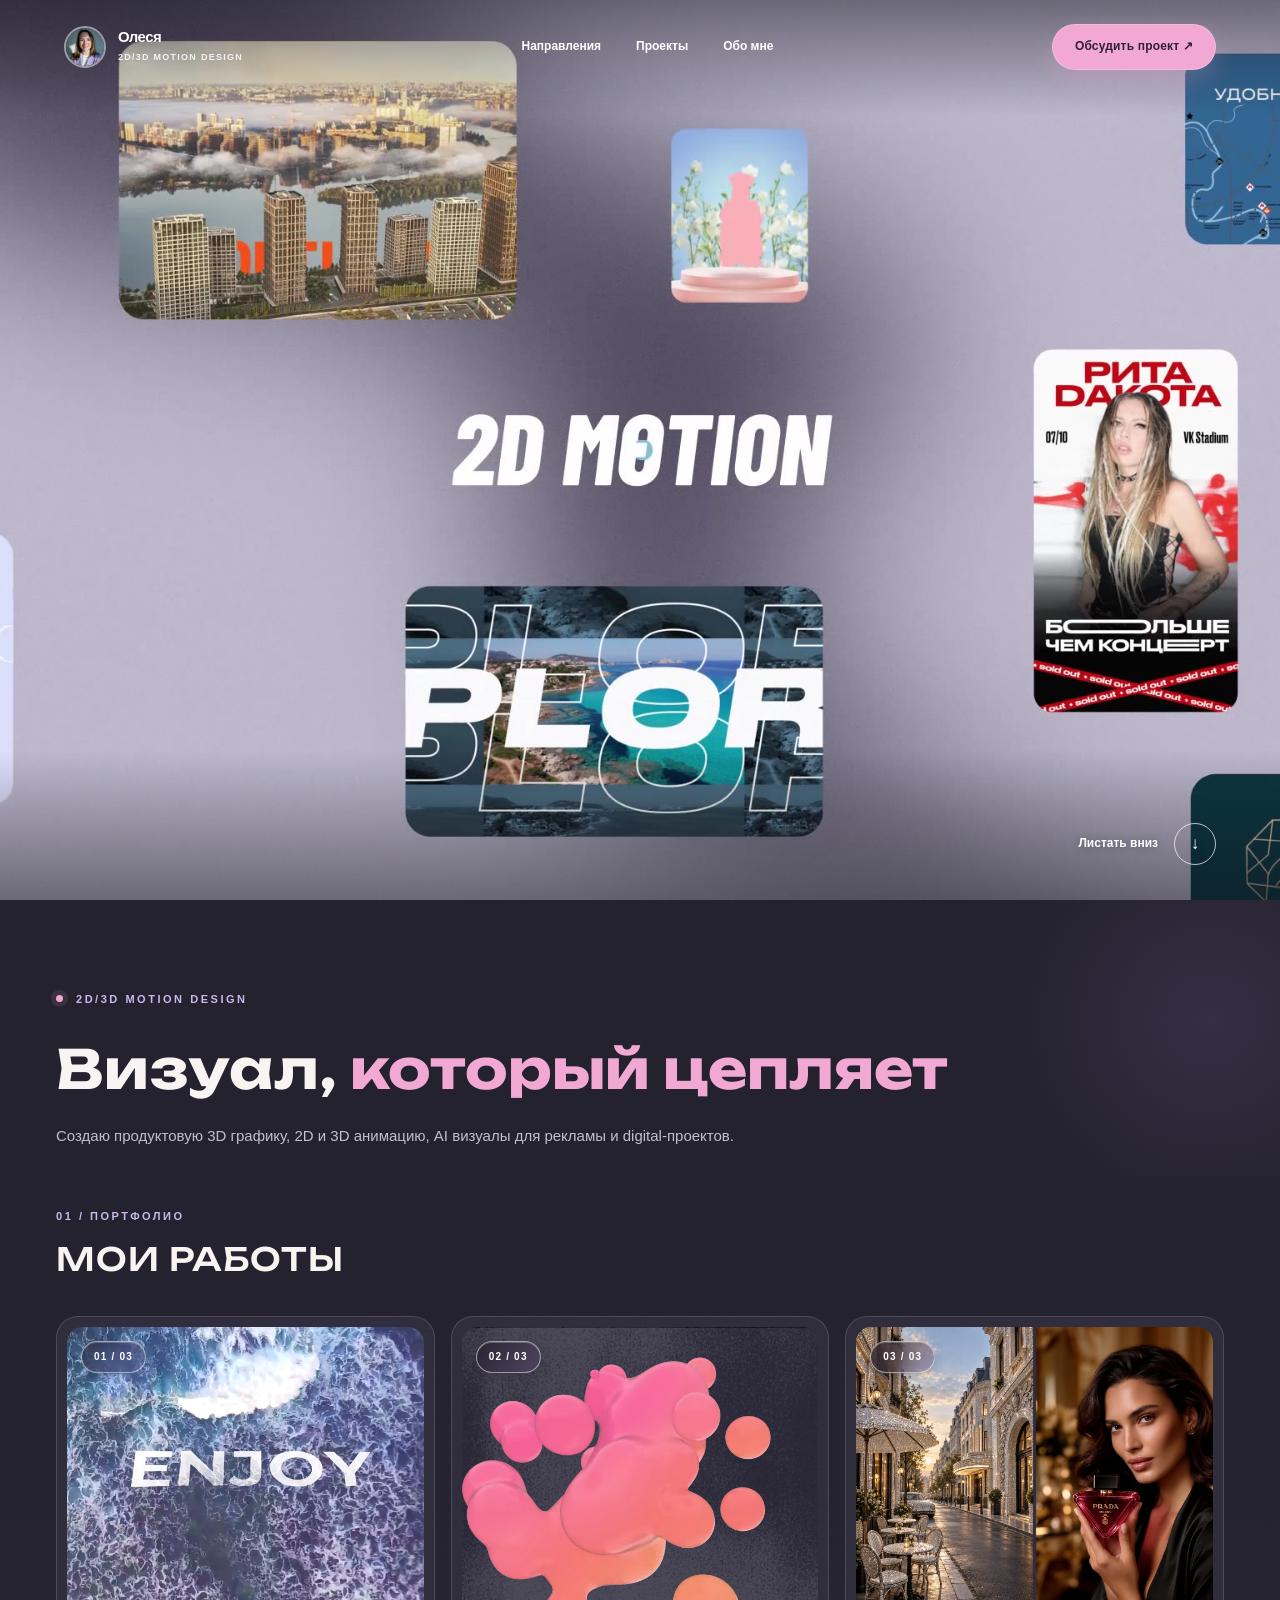
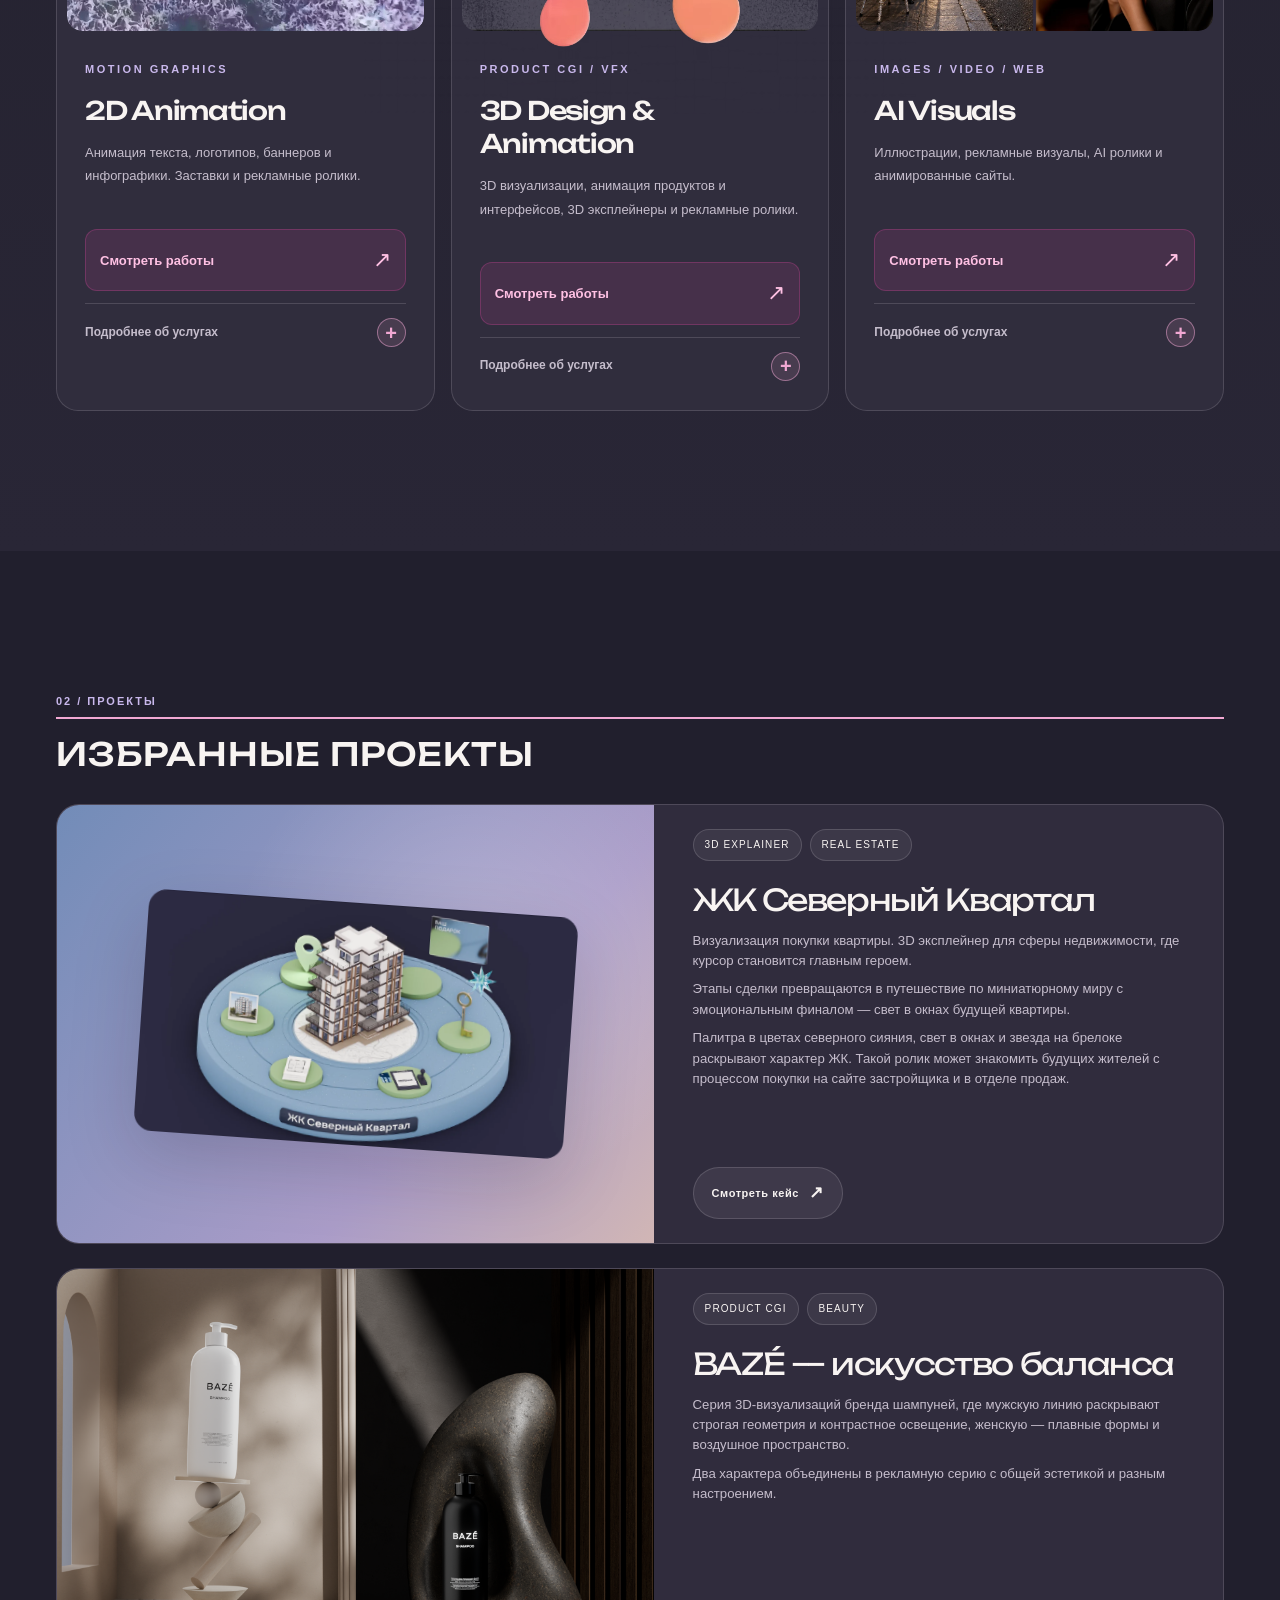
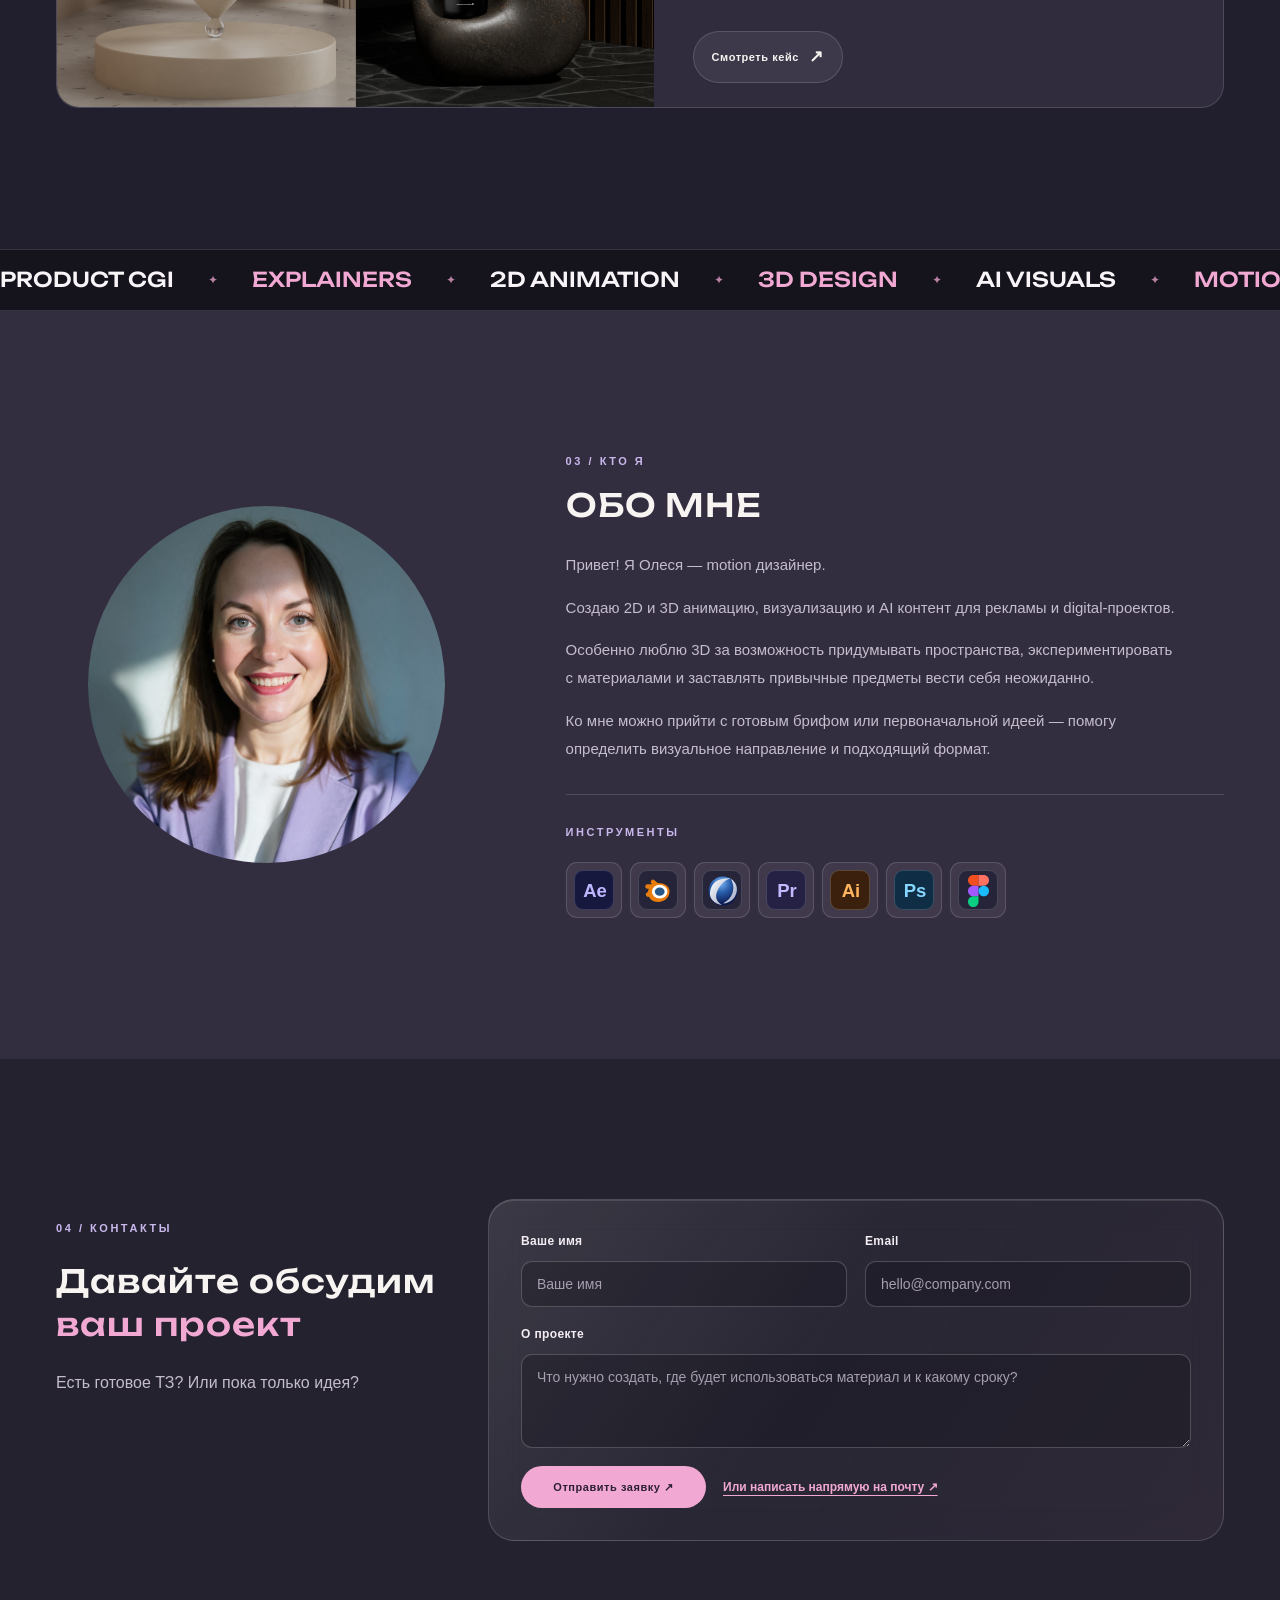
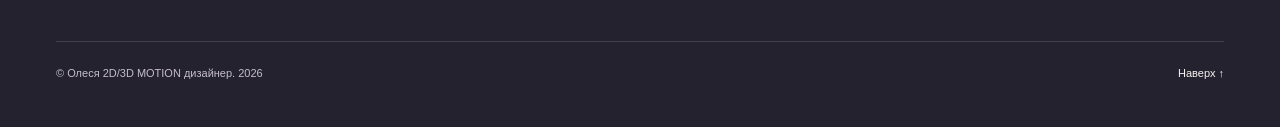
==== commit d82b59aa: "Add Pinterest website domain verification meta tag" ====
--- a/index.html
+++ b/index.html
@@ -1,6 +1,6 @@
 <!DOCTYPE html>
 
-<html lang="ru"><head><meta charset="utf-8"/><meta content="width=device-width,initial-scale=1" name="viewport"/><meta content="#24222f" name="theme-color"/><meta content="2D- и 3D-анимация, продуктовая CGI-графика, рекламные ролики и AI-визуалы для брендов и digital-проектов. Портфолио Олеси." name="description"/><title>Моушн-дизайн, 3D и AI-визуалы — Олеся</title><meta content="Моушн-дизайн, 3D и AI-визуалы — Олеся" property="og:title"/><meta content="Визуал, который цепляет. 2D/3D-анимация, продуктовый CGI и AI-визуалы для рекламы и digital-проектов." property="og:description"/><link href="assets/favicon.svg" rel="icon" type="image/svg+xml"/><link as="image" href="assets/banner-poster.jpg" rel="preload"/><link href="styles.css?v=contact-align-20261102-v3" rel="stylesheet"/><script defer="" src="script.js?v=contact-20261028"></script></head><body>
+<html lang="ru"><head><meta name="p:domain_verify" content="2f85bbd398a0938d66aecf877e7fd2f7"/><meta charset="utf-8"/><meta content="width=device-width,initial-scale=1" name="viewport"/><meta content="#24222f" name="theme-color"/><meta content="2D- и 3D-анимация, продуктовая CGI-графика, рекламные ролики и AI-визуалы для брендов и digital-проектов. Портфолио Олеси." name="description"/><title>Моушн-дизайн, 3D и AI-визуалы — Олеся</title><meta content="Моушн-дизайн, 3D и AI-визуалы — Олеся" property="og:title"/><meta content="Визуал, который цепляет. 2D/3D-анимация, продуктовый CGI и AI-визуалы для рекламы и digital-проектов." property="og:description"/><link href="assets/favicon.svg" rel="icon" type="image/svg+xml"/><link as="image" href="assets/banner-poster.jpg" rel="preload"/><link href="styles.css?v=contact-align-20261102-v3" rel="stylesheet"/><script defer="" src="script.js?v=contact-20261028"></script></head><body>
 <section aria-label="Авторский анимированный баннер" class="hero" id="top"><div aria-hidden="true" class="hero__poster"></div><video aria-label="Видеобаннер с авторскими работами в 2D, 3D и AI" autoplay="" class="hero__video" id="heroVideo" loop="" muted="" playsinline="" poster="assets/banner-poster.jpg" preload="metadata"><source src="assets/banner.mp4" type="video/mp4"/></video><div class="hero__top-shade"></div><div class="hero__bottom-shade"></div><header class="site-header"><a aria-label="Олеся — на главную" class="brand" href="#top"><img alt="" src="assets/portrait.jpg"/><span><strong>Олеся</strong><small>2D/3D MOTION DESIGN</small></span></a><nav aria-label="Главная навигация" class="nav"><a href="#services">Направления</a><a href="#cases">Проекты</a><a href="#about">Обо мне</a></nav><a class="header-cta" href="#contact">Обсудить проект ↗︎</a></header><button class="hero__control" hidden="" id="heroPlay" type="button">▶ Смотреть анимацию</button><div class="hero__foot hero__foot--minimal"><a href="#intro">Листать вниз <span>↓</span></a></div></section>
 <main>
 <section class="lead" id="intro"><div class="container"><div class="lead__meta eyebrow"><i></i> 2D/3D MOTION DESIGN</div><div class="lead__layout"><h1><span class="lead__first-word">Визуал,</span> <em>который цепляет</em></h1><p>Создаю продуктовую 3D графику, 2D и 3D анимацию, AI визуалы для рекламы и digital-проектов.</p></div></div></section>
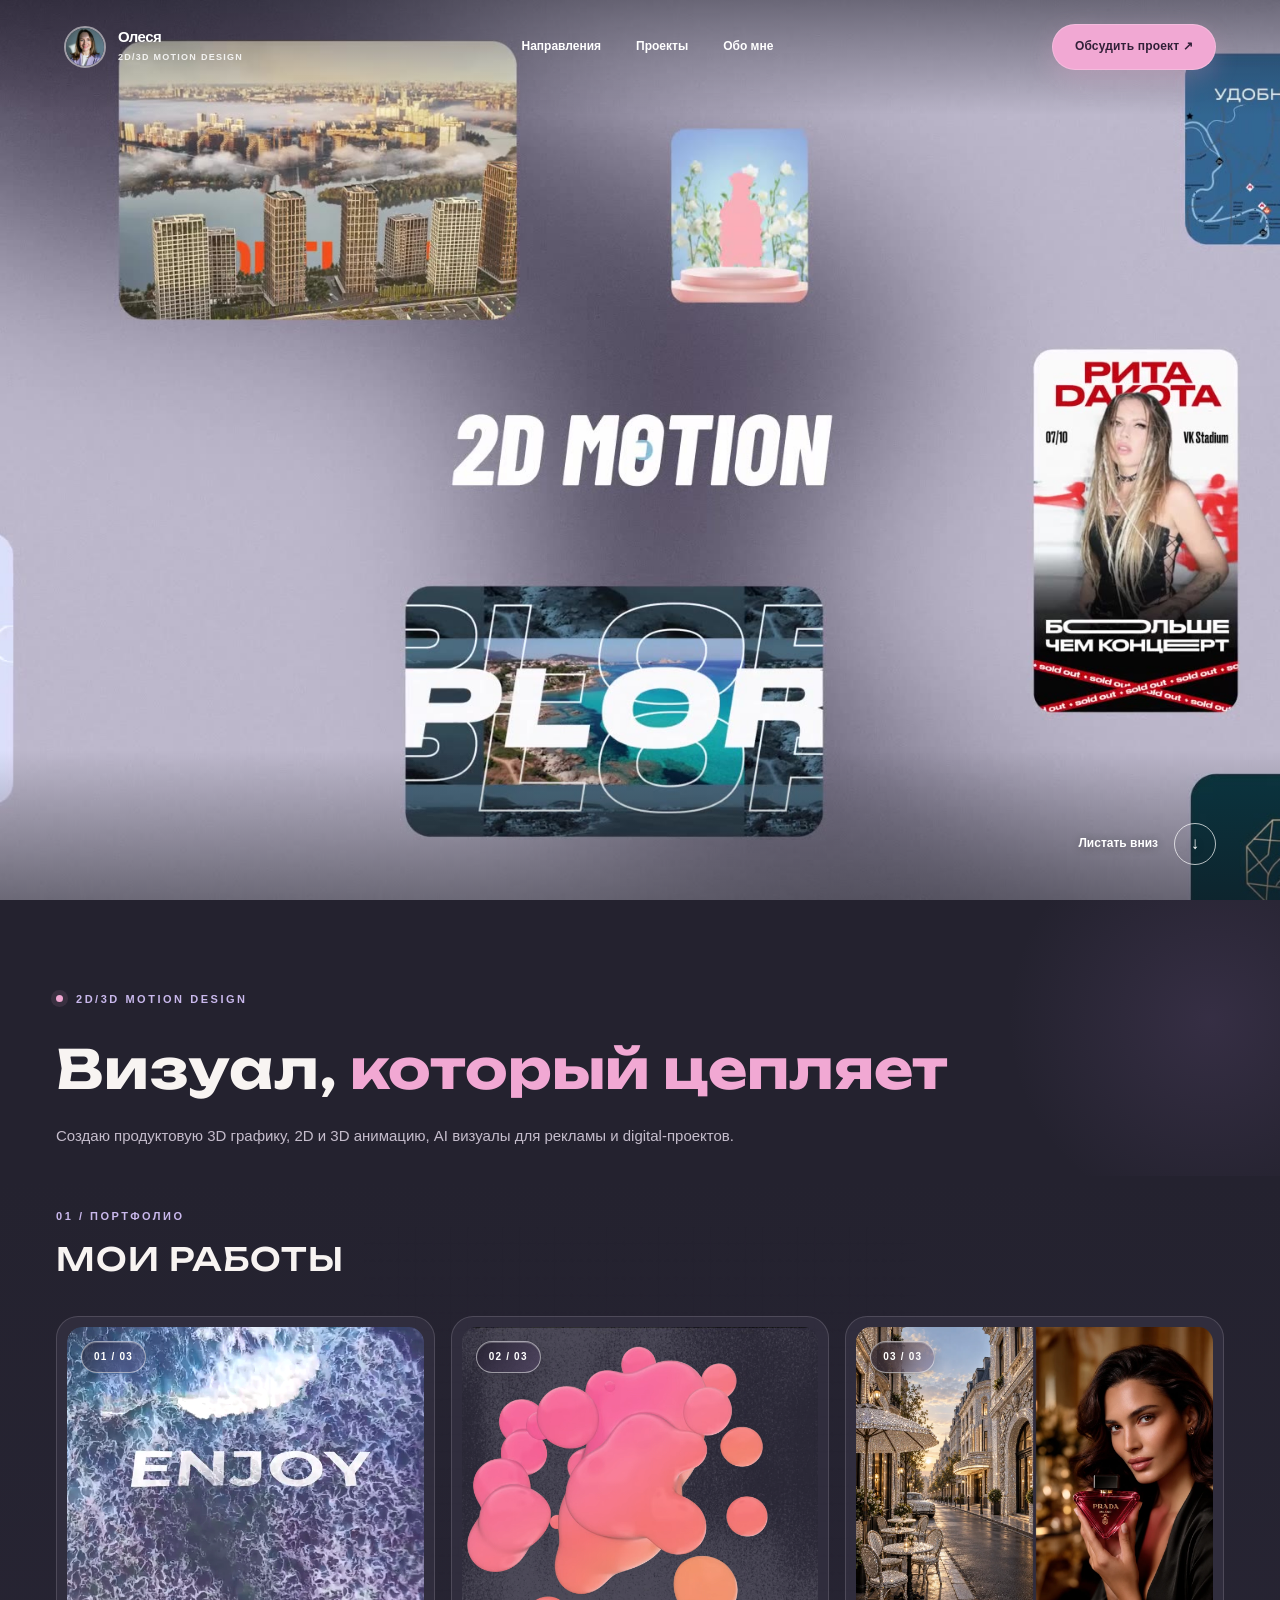
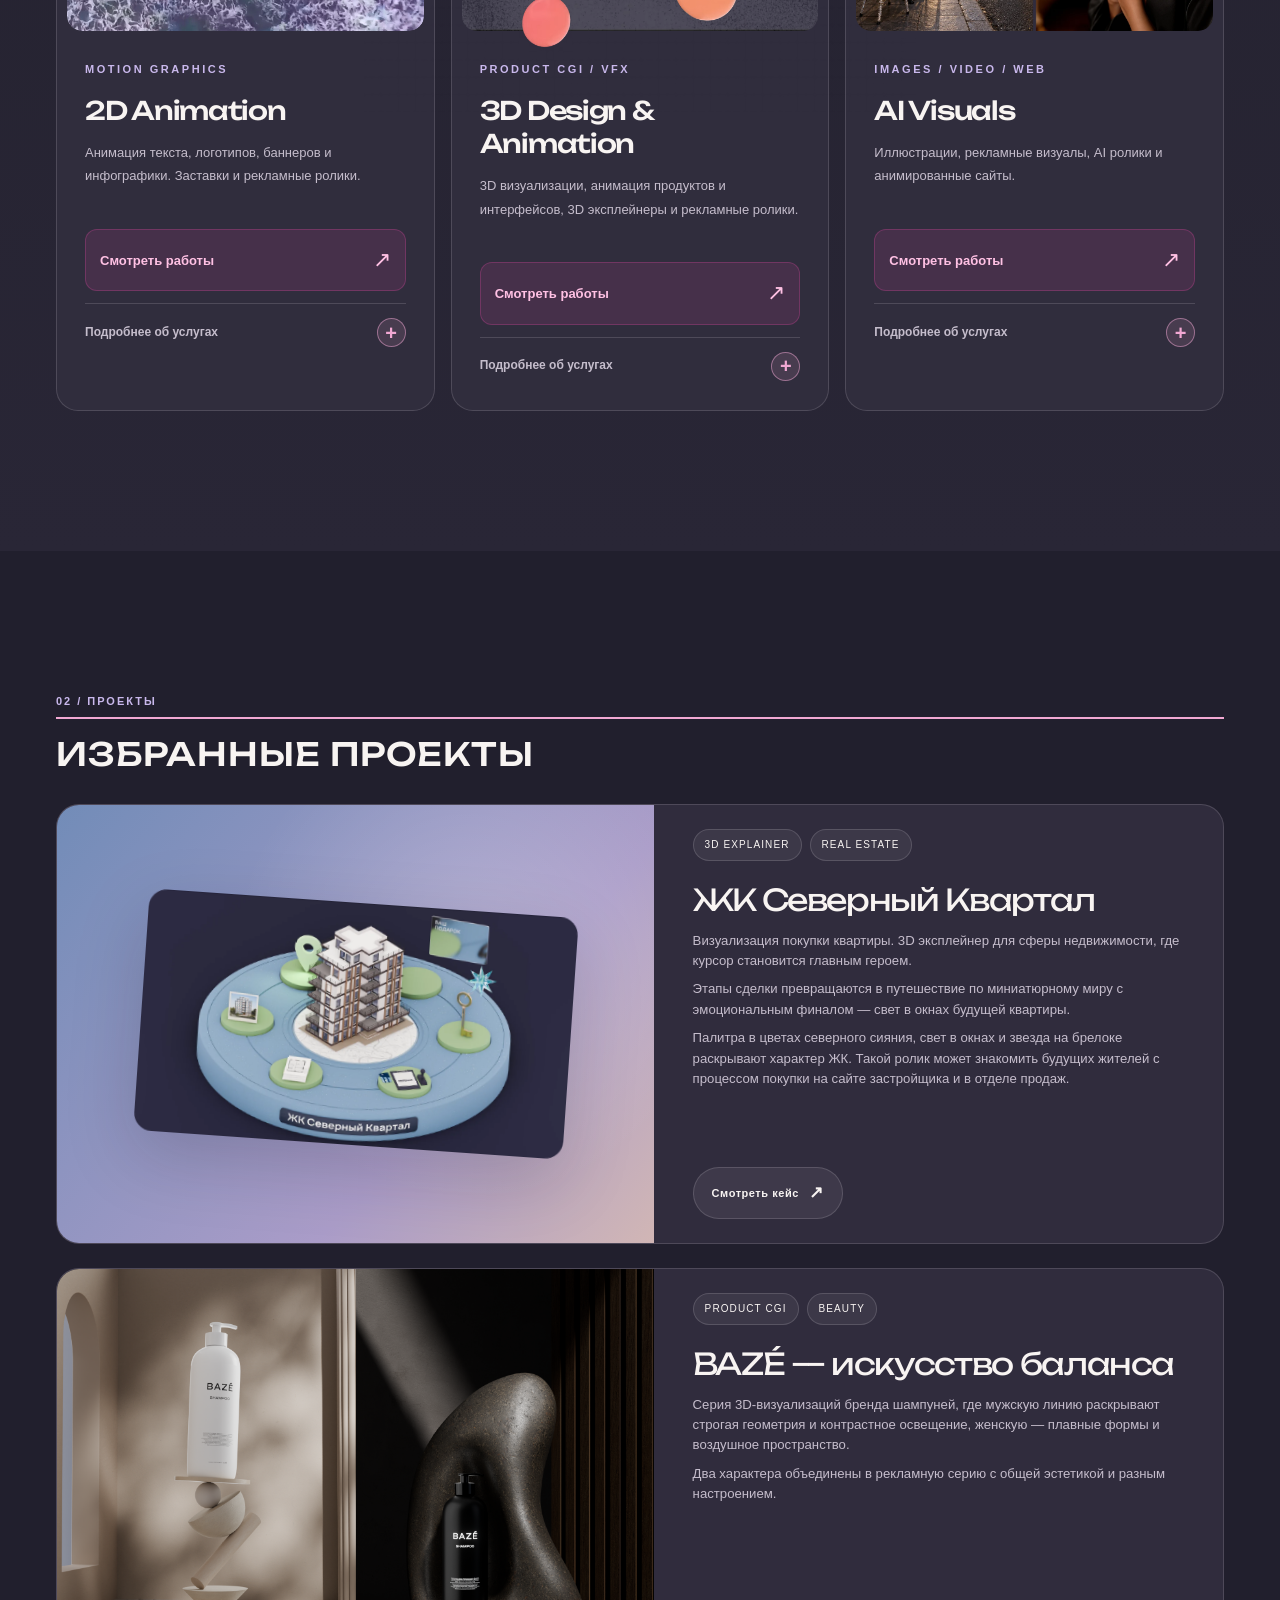
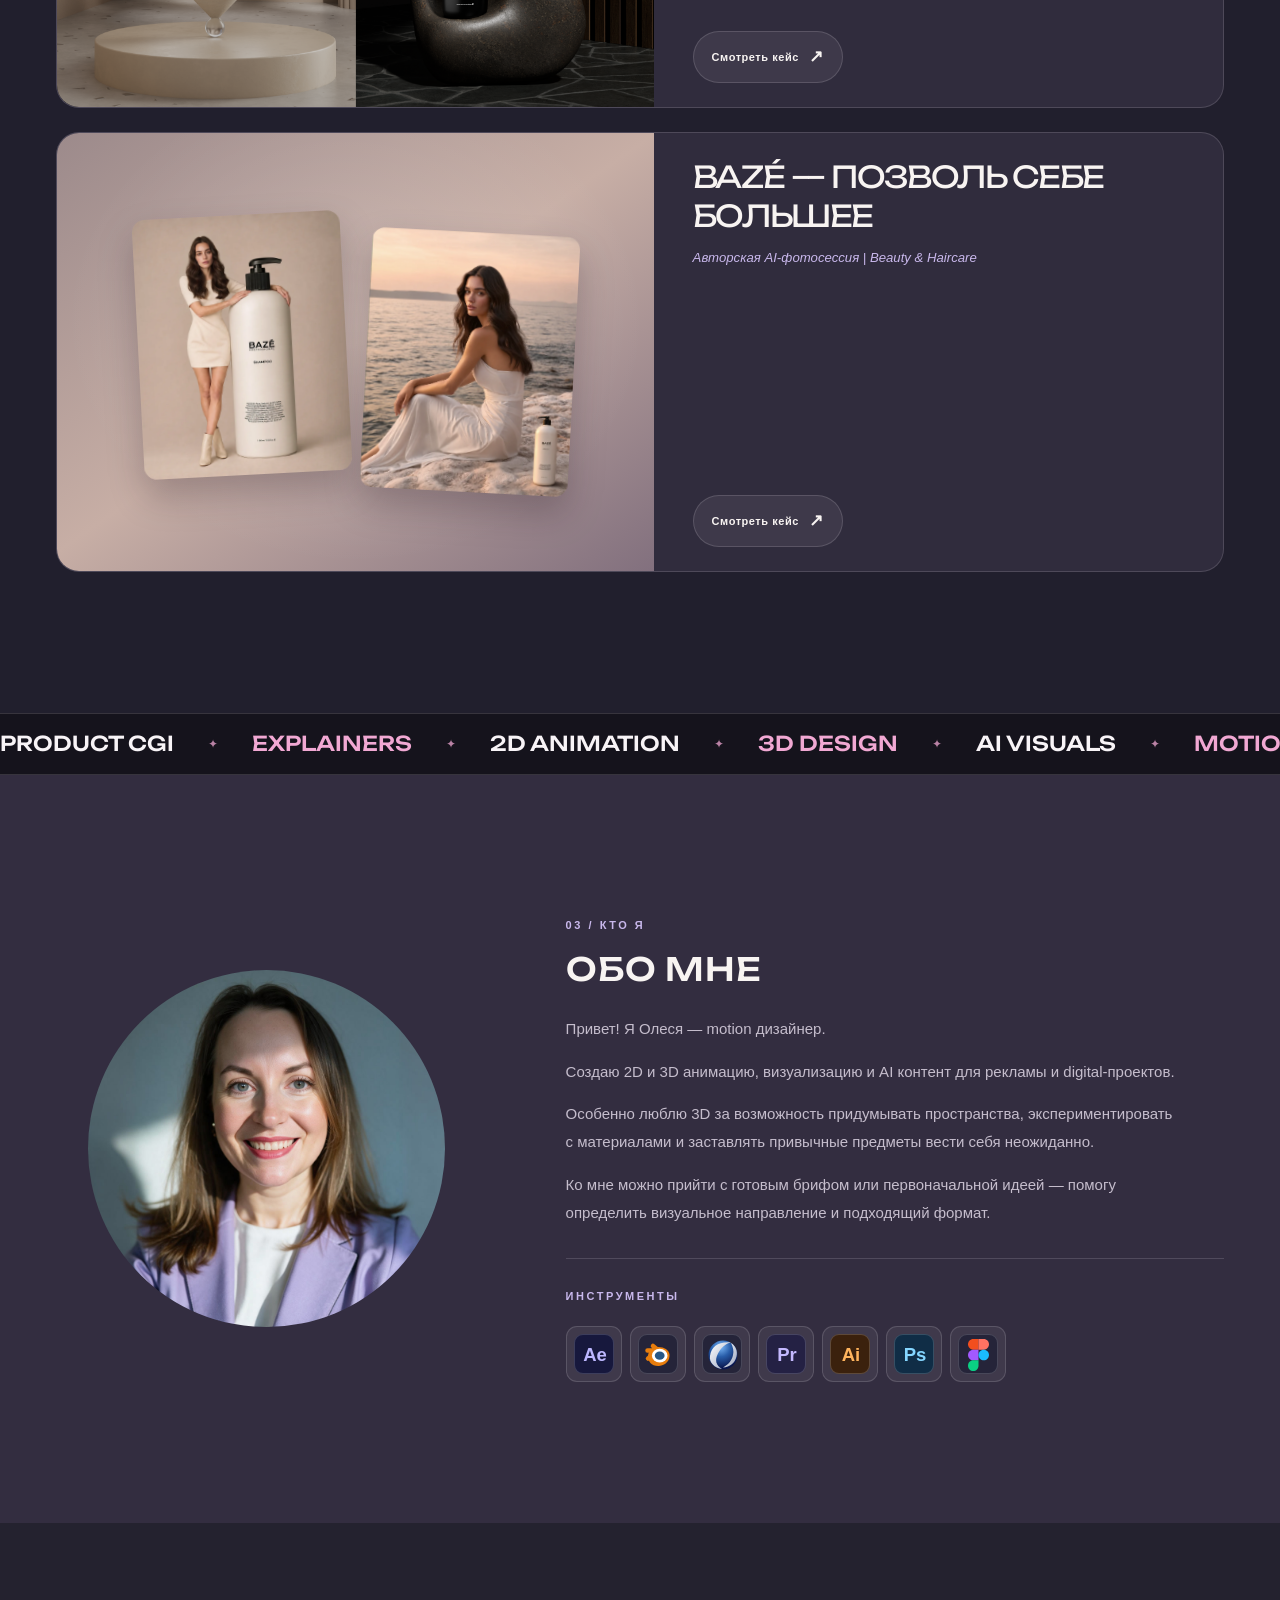
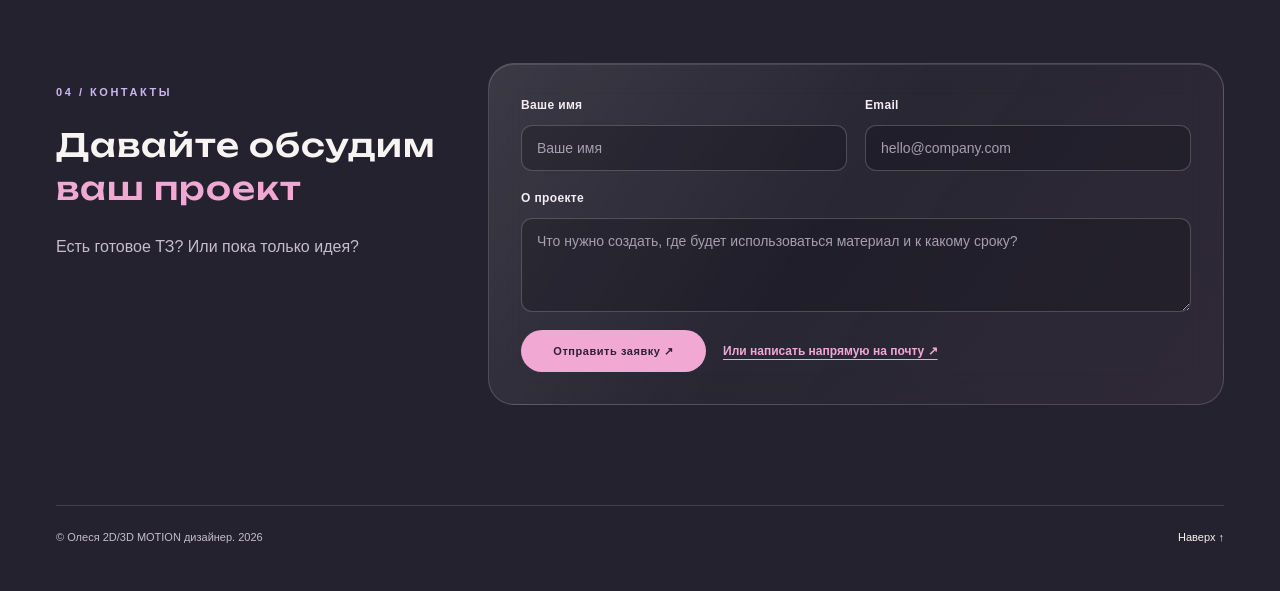
==== commit eb15730f: "Publish BAZÉ AI beauty photoshoot case with four optimized images" ====
--- a/index.html
+++ b/index.html
@@ -1,6 +1,6 @@
 <!DOCTYPE html>
 
-<html lang="ru"><head><meta name="p:domain_verify" content="2f85bbd398a0938d66aecf877e7fd2f7"/><meta charset="utf-8"/><meta content="width=device-width,initial-scale=1" name="viewport"/><meta content="#24222f" name="theme-color"/><meta content="2D- и 3D-анимация, продуктовая CGI-графика, рекламные ролики и AI-визуалы для брендов и digital-проектов. Портфолио Олеси." name="description"/><title>Моушн-дизайн, 3D и AI-визуалы — Олеся</title><meta content="Моушн-дизайн, 3D и AI-визуалы — Олеся" property="og:title"/><meta content="Визуал, который цепляет. 2D/3D-анимация, продуктовый CGI и AI-визуалы для рекламы и digital-проектов." property="og:description"/><link href="assets/favicon.svg" rel="icon" type="image/svg+xml"/><link as="image" href="assets/banner-poster.jpg" rel="preload"/><link href="styles.css?v=contact-align-20261102-v3" rel="stylesheet"/><script defer="" src="script.js?v=contact-20261028"></script></head><body>
+<html lang="ru"><head><meta name="p:domain_verify" content="2f85bbd398a0938d66aecf877e7fd2f7"/><meta charset="utf-8"/><meta content="width=device-width,initial-scale=1" name="viewport"/><meta content="#24222f" name="theme-color"/><meta content="2D- и 3D-анимация, продуктовая CGI-графика, рекламные ролики и AI-визуалы для брендов и digital-проектов. Портфолио Олеси." name="description"/><title>Моушн-дизайн, 3D и AI-визуалы — Олеся</title><meta content="Моушн-дизайн, 3D и AI-визуалы — Олеся" property="og:title"/><meta content="Визуал, который цепляет. 2D/3D-анимация, продуктовый CGI и AI-визуалы для рекламы и digital-проектов." property="og:description"/><link href="assets/favicon.svg" rel="icon" type="image/svg+xml"/><link as="image" href="assets/banner-poster.jpg" rel="preload"/><link href="styles.css?v=baze-ai-20261108" rel="stylesheet"/><script defer="" src="script.js?v=contact-20261028"></script></head><body>
 <section aria-label="Авторский анимированный баннер" class="hero" id="top"><div aria-hidden="true" class="hero__poster"></div><video aria-label="Видеобаннер с авторскими работами в 2D, 3D и AI" autoplay="" class="hero__video" id="heroVideo" loop="" muted="" playsinline="" poster="assets/banner-poster.jpg" preload="metadata"><source src="assets/banner.mp4" type="video/mp4"/></video><div class="hero__top-shade"></div><div class="hero__bottom-shade"></div><header class="site-header"><a aria-label="Олеся — на главную" class="brand" href="#top"><img alt="" src="assets/portrait.jpg"/><span><strong>Олеся</strong><small>2D/3D MOTION DESIGN</small></span></a><nav aria-label="Главная навигация" class="nav"><a href="#services">Направления</a><a href="#cases">Проекты</a><a href="#about">Обо мне</a></nav><a class="header-cta" href="#contact">Обсудить проект ↗︎</a></header><button class="hero__control" hidden="" id="heroPlay" type="button">▶ Смотреть анимацию</button><div class="hero__foot hero__foot--minimal"><a href="#intro">Листать вниз <span>↓</span></a></div></section>
 <main>
 <section class="lead" id="intro"><div class="container"><div class="lead__meta eyebrow"><i></i> 2D/3D MOTION DESIGN</div><div class="lead__layout"><h1><span class="lead__first-word">Визуал,</span> <em>который цепляет</em></h1><p>Создаю продуктовую 3D графику, 2D и 3D анимацию, AI визуалы для рекламы и digital-проектов.</p></div></div></section>
@@ -12,6 +12,7 @@
 <section class="projects section" id="cases"><div class="container"><div class="section-heading reveal"><div><span class="eyebrow">02 / ПРОЕКТЫ</span><h2 class="projects__heading">ИЗБРАННЫЕ ПРОЕКТЫ</h2></div></div><div class="case-list">
 <a aria-label="Открыть кейс ЖК Северный Квартал" class="case-card reveal" href="projects/severny-kvartal/index.html"><div class="case-art case-art--city"><img alt="Финальный кадр 3D-ролика ЖК Северный Квартал" loading="lazy" src="assets/severny/final-poster.webp?v=hq-3"/></div><div class="case-card__text"><div class="case-card__tags"><span>3D Explainer</span><span>Real Estate</span></div><h3>ЖК Северный Квартал</h3><div class="case-card__paragraphs"><p>Визуализация покупки квартиры. 3D эксплейнер для сферы недвижимости, где курсор становится главным героем.</p><p>Этапы сделки превращаются в путешествие по миниатюрному миру с эмоциональным финалом — свет в окнах будущей квартиры.</p><p>Палитра в цветах северного сияния, свет в окнах и звезда на брелоке раскрывают характер ЖК. Такой ролик может знакомить будущих жителей с процессом покупки на сайте застройщика и в отделе продаж.</p></div><span class="pill">Смотреть кейс <span class="arrow">↗︎</span></span></div></a>
 <a aria-label="Открыть кейс BAZÉ" class="case-card reveal" href="projects/baze/index.html"><div class="case-art case-art--baze baze-double-art"><img alt="BAZÉ — бежевый продуктовый рендер" class="baze-double-art__beige" loading="lazy" src="assets/baze/beige-balance.png"/><img alt="BAZÉ — флакон в каменной скульптуре" class="baze-double-art__stone" loading="lazy" src="assets/baze/black-stone.png"/></div><div class="case-card__text"><div class="case-card__tags"><span>Product CGI</span><span>BEAUTY</span></div><h3>BAZÉ — искусство баланса</h3><div class="case-card__paragraphs"><p>Серия 3D-визуализаций бренда шампуней, где мужскую линию раскрывают строгая геометрия и контрастное освещение, женскую — плавные формы и воздушное пространство.</p><p>Два характера объединены в рекламную серию с общей эстетикой и разным настроением.</p></div><span class="pill">Смотреть кейс <span class="arrow">↗︎</span></span></div></a>
+<a aria-label="Открыть кейс BAZÉ — Позволь себе большее" class="case-card reveal case-card--baze-ai" href="projects/baze-ai/index.html"><div class="case-art case-art--baze-ai"><img src="assets/baze-ai/baze-ai-01.webp" alt="BAZÉ — модель с гигантским флаконом шампуня" loading="lazy" decoding="async"/><img src="assets/baze-ai/baze-ai-04.webp" alt="BAZÉ — модель у моря на закате" loading="lazy" decoding="async"/></div><div class="case-card__text baze-ai-card__text"><h3>BAZÉ — ПОЗВОЛЬ СЕБЕ БОЛЬШЕЕ</h3><p class="baze-ai-card__subtitle">Авторская AI-фотосессия | Beauty &amp; Haircare</p><span class="pill">Смотреть кейс <span class="arrow">↗︎</span></span></div></a>
 </div></div></section>
 <div aria-hidden="true" aria-label="Направления: 2D Motion, 3D Design, AI Visuals и Product CGI" class="ticker ticker--motion"><div class="ticker__track"><div class="ticker__group"><span class="ticker__item">PRODUCT CGI</span><span class="ticker__star">✦</span><span class="ticker__item ticker__item--pink">EXPLAINERS</span><span class="ticker__star">✦</span><span class="ticker__item">2D ANIMATION</span><span class="ticker__star">✦</span><span class="ticker__item ticker__item--pink">3D DESIGN</span><span class="ticker__star">✦</span><span class="ticker__item">AI VISUALS</span><span class="ticker__star">✦</span><span class="ticker__item ticker__item--pink">MOTION GRAPHICS</span><span class="ticker__star">✦</span></div><div aria-hidden="true" class="ticker__group"><span class="ticker__item">PRODUCT CGI</span><span class="ticker__star">✦</span><span class="ticker__item ticker__item--pink">EXPLAINERS</span><span class="ticker__star">✦</span><span class="ticker__item">2D ANIMATION</span><span class="ticker__star">✦</span><span class="ticker__item ticker__item--pink">3D DESIGN</span><span class="ticker__star">✦</span><span class="ticker__item">AI VISUALS</span><span class="ticker__star">✦</span><span class="ticker__item ticker__item--pink">MOTION GRAPHICS</span><span class="ticker__star">✦</span></div></div></div>
 <section class="about section" id="about"><div class="container about__inner"><div class="about__portrait reveal"><img alt="Портрет Олеси" loading="lazy" src="assets/portrait.jpg"/></div><div class="about__content reveal"><span class="eyebrow">03 / КТО Я</span><h2 class="about__heading">ОБО МНЕ</h2><p>Привет! Я Олеся — motion дизайнер.</p><p>Создаю 2D и 3D анимацию, визуализацию и AI контент для рекламы и digital-проектов.</p><p>Особенно люблю 3D за возможность придумывать пространства, экспериментировать с материалами и заставлять привычные предметы вести себя неожиданно.</p><p>Ко мне можно прийти с готовым брифом или первоначальной идеей — помогу определить визуальное направление и подходящий формат.</p><div class="tools"><span class="eyebrow">Инструменты</span><div class="tools__apps"><span aria-label="After Effects" class="app-chip app-chip--ae" role="img" title="After Effects"><span aria-hidden="true" class="app-chip__icon"><img alt="" class="app-chip__mark" decoding="async" onerror="this.style.display='none';if(this.nextElementSibling)this.nextElementSibling.style.display='grid'" src="assets/app-icons/after-effects.svg"/><span aria-hidden="true" class="app-chip__fallback app-chip__fallback--ae">Ae</span></span><span class="app-chip__label">After Effects</span></span><span aria-label="Blender" class="app-chip app-chip--blender" role="img" title="Blender"><span aria-hidden="true" class="app-chip__icon"><img alt="" class="app-chip__mark" decoding="async" onerror="this.style.display='none';if(this.nextElementSibling)this.nextElementSibling.style.display='grid'" src="assets/icon-blender-fallback.svg"/><span aria-hidden="true" class="app-chip__fallback app-chip__fallback--blender"><img alt="" class="app-chip__fallback-image" src="assets/icon-blender-fallback.svg"/></span></span><span class="app-chip__label">Blender</span></span><span aria-label="Cinema 4D" class="app-chip app-chip--c4d" role="img" title="Cinema 4D"><span aria-hidden="true" class="app-chip__icon"><img alt="" class="app-chip__mark" decoding="async" onerror="this.style.display='none';if(this.nextElementSibling)this.nextElementSibling.style.display='grid'" src="assets/icon-c4d-fallback.svg"/><span aria-hidden="true" class="app-chip__fallback app-chip__fallback--c4d"><img alt="" class="app-chip__fallback-image" src="assets/icon-c4d-fallback.svg"/></span></span><span class="app-chip__label">Cinema 4D</span></span><span aria-label="Premiere Pro" class="app-chip app-chip--premiere" role="img" title="Premiere Pro"><span aria-hidden="true" class="app-chip__icon"><img alt="" class="app-chip__mark" decoding="async" onerror="this.style.display='none';if(this.nextElementSibling)this.nextElementSibling.style.display='grid'" src="assets/app-icons/premiere.svg"/><span aria-hidden="true" class="app-chip__fallback app-chip__fallback--premiere">Pr</span></span><span class="app-chip__label">Premiere Pro</span></span><span aria-label="Illustrator" class="app-chip app-chip--ai" role="img" title="Illustrator"><span aria-hidden="true" class="app-chip__icon"><img alt="" class="app-chip__mark" decoding="async" onerror="this.style.display='none';if(this.nextElementSibling)this.nextElementSibling.style.display='grid'" src="assets/app-icons/illustrator.svg"/><span aria-hidden="true" class="app-chip__fallback app-chip__fallback--ai">Ai</span></span><span class="app-chip__label">Illustrator</span></span><span aria-label="Photoshop" class="app-chip app-chip--ps" role="img" title="Photoshop"><span aria-hidden="true" class="app-chip__icon"><img alt="" class="app-chip__mark" decoding="async" onerror="this.style.display='none';if(this.nextElementSibling)this.nextElementSibling.style.display='grid'" src="assets/app-icons/photoshop.svg"/><span aria-hidden="true" class="app-chip__fallback app-chip__fallback--ps">Ps</span></span><span class="app-chip__label">Photoshop</span></span><span aria-label="Figma" class="app-chip app-chip--figma" role="img" title="Figma"><span aria-hidden="true" class="app-chip__icon"><img alt="" class="app-chip__mark" decoding="async" onerror="this.style.display='none';if(this.nextElementSibling)this.nextElementSibling.style.display='grid'" src="assets/icon-figma.svg"/><span aria-hidden="true" class="app-chip__fallback app-chip__fallback--figma"><img alt="" class="app-chip__fallback-image" src="assets/icon-figma.svg"/></span></span><span class="app-chip__label">Figma</span></span></div></div></div></div></section>
--- a/styles.css
+++ b/styles.css
@@ -1205,3 +1205,36 @@
   .projects .case-card .case-card__paragraphs p{font-size:14px;line-height:1.6}
   .ai-gallery__caption{font-size:12px;padding:12px 12px 16px}
 }
+
+/* BAZÉ — «Позволь себе большее»: AI beauty campaign */
+.case-art--baze-ai{background:linear-gradient(145deg,#9c8a8b 0%,#c7aea5 49%,#82707e 100%);gap:clamp(10px,1.6vw,22px);padding:18px;isolation:isolate}
+.case-art--baze-ai:before{background:radial-gradient(ellipse at 50% 43%,rgba(255,255,255,.23),transparent 69%)}
+.case-art--baze-ai img{flex:0 0 auto;display:block;width:37%;max-width:215px;max-height:none;height:auto;aspect-ratio:4/5;object-fit:cover;border-radius:13px;box-shadow:0 17px 35px rgba(32,20,31,.27);transform:translateY(-7px) rotate(-3deg);transition:transform .4s ease}
+.case-art--baze-ai img:last-child{transform:translateY(10px) rotate(3deg)}
+.case-card:hover .case-art--baze-ai img{transform:translateY(-3px) rotate(-1deg) scale(1.015)}
+.case-card:hover .case-art--baze-ai img:last-child{transform:translateY(5px) rotate(1deg) scale(1.015)}
+.baze-ai-card__text h3{font-size:clamp(29px,3.1vw,49px);line-height:1.12;letter-spacing:-.045em}
+.case-card__text .baze-ai-card__subtitle{font-size:14px;line-height:1.65;color:var(--lav);margin:18px 0 28px;max-width:450px;font-style:italic}
+.baze-ai-case{background:var(--bg);color:var(--text);min-height:100vh}
+.baze-ai-case__intro{padding:clamp(58px,8vw,110px) 0 clamp(54px,6vw,82px);background:radial-gradient(ellipse at 78% 25%,rgba(187,139,180,.13),transparent 53%)}
+.baze-ai-case__intro .crumbs{margin-bottom:50px}
+.baze-ai-case__eyebrow{font-size:11px;font-weight:800;color:var(--accent);letter-spacing:.22em}
+.baze-ai-case__title{font-size:clamp(46px,6.1vw,94px);line-height:1.06;max-width:1150px;letter-spacing:-.055em;margin:20px 0}
+.baze-ai-case__title span{display:block;font-size:.63em;line-height:1.17;letter-spacing:-.04em;margin-top:4px}
+.baze-ai-case__category{font-size:clamp(15px,1.55vw,20px);font-style:italic;color:var(--lav);margin:22px 0 52px}
+.baze-ai-case__category span{display:inline-block;margin:0 8px;opacity:.55}
+.baze-ai-case__story,.baze-ai-case__work-inner{max-width:980px}
+.baze-ai-case__story p,.baze-ai-case__work p{max-width:880px;color:var(--muted);font-size:clamp(15px,1.35vw,17px);line-height:1.95;margin:0 0 25px}
+.baze-ai-case__story p strong,.baze-ai-case__work p strong{color:var(--text);font-weight:800}
+.baze-ai-case__story a{color:var(--accent);text-underline-offset:4px;text-decoration:underline;text-decoration-color:rgba(241,168,211,.4)}
+.baze-ai-case__story .baze-ai-case__statement{font-size:clamp(22px,2.6vw,32px);line-height:1.45;color:var(--text);margin-bottom:25px}
+.baze-ai-case__visuals{padding:12px 0 30px}
+.baze-ai-gallery{display:grid;grid-template-columns:repeat(2,minmax(0,1fr));gap:clamp(12px,1.75vw,24px)}
+.baze-ai-gallery figure{margin:0;aspect-ratio:4/5;overflow:hidden;background:#c6b7ac;border-radius:16px;border:1px solid rgba(255,255,255,.1)}
+.baze-ai-gallery img{display:block;width:100%;height:100%;object-fit:cover;object-position:center;transition:transform .55s ease}
+@media(hover:hover){.baze-ai-gallery figure:hover img{transform:scale(1.015)}}
+.baze-ai-case__work{padding:clamp(60px,8vw,120px) 0 80px}
+.baze-ai-case__work h2{font-size:clamp(30px,3.9vw,57px);line-height:1.12;margin:0 0 32px}
+.baze-ai-case__actions{display:flex;gap:14px;flex-wrap:wrap;margin-top:40px}
+.baze-ai-case__footer{max-width:var(--w);margin:0 auto;padding:25px 0 35px}
+@media(max-width:720px){.case-art--baze-ai img{width:38%;max-width:190px}.baze-ai-case__intro{padding-top:52px}.baze-ai-case__intro .crumbs{margin-bottom:35px}.baze-ai-case__title{font-size:clamp(39px,9vw,68px)}.baze-ai-case__category{margin-bottom:35px}.baze-ai-gallery{grid-template-columns:1fr;gap:17px}.baze-ai-gallery figure{border-radius:13px}.baze-ai-case__work{padding-top:65px}.baze-ai-case__footer{max-width:var(--w)}}
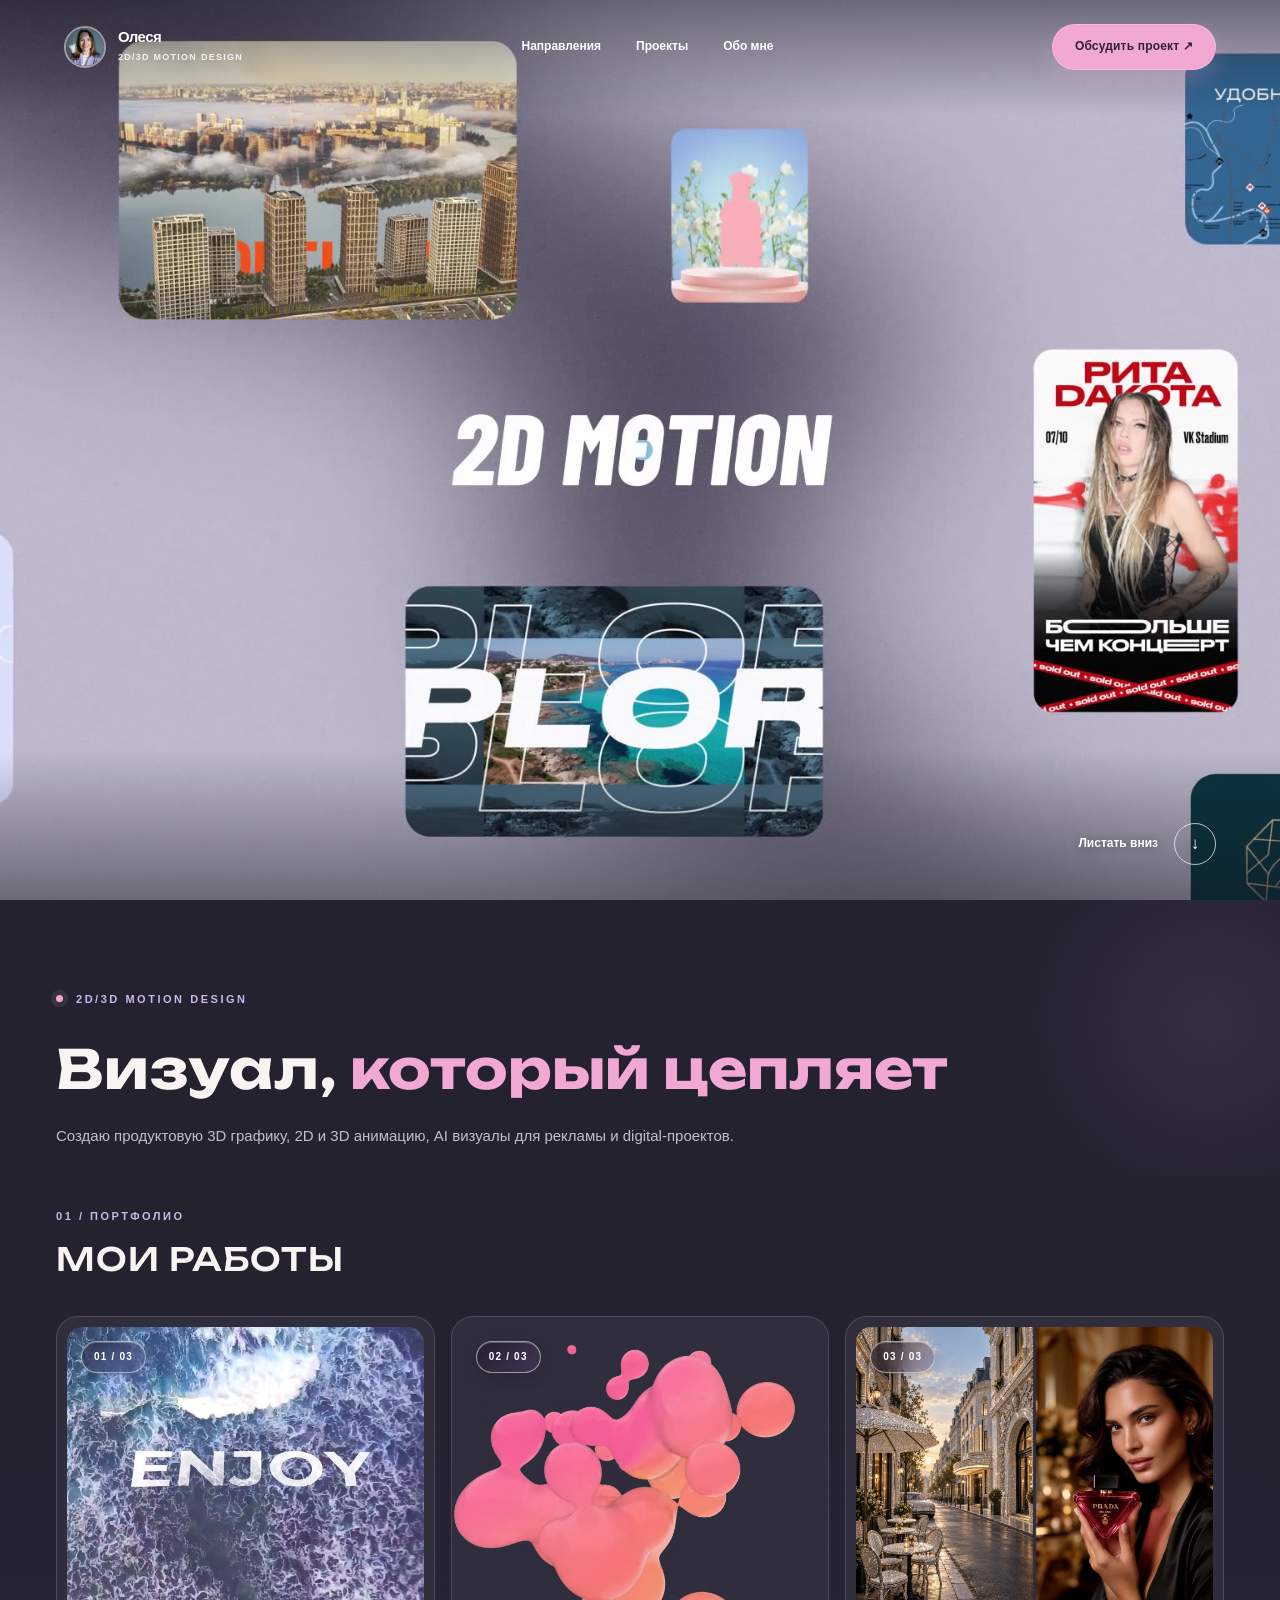
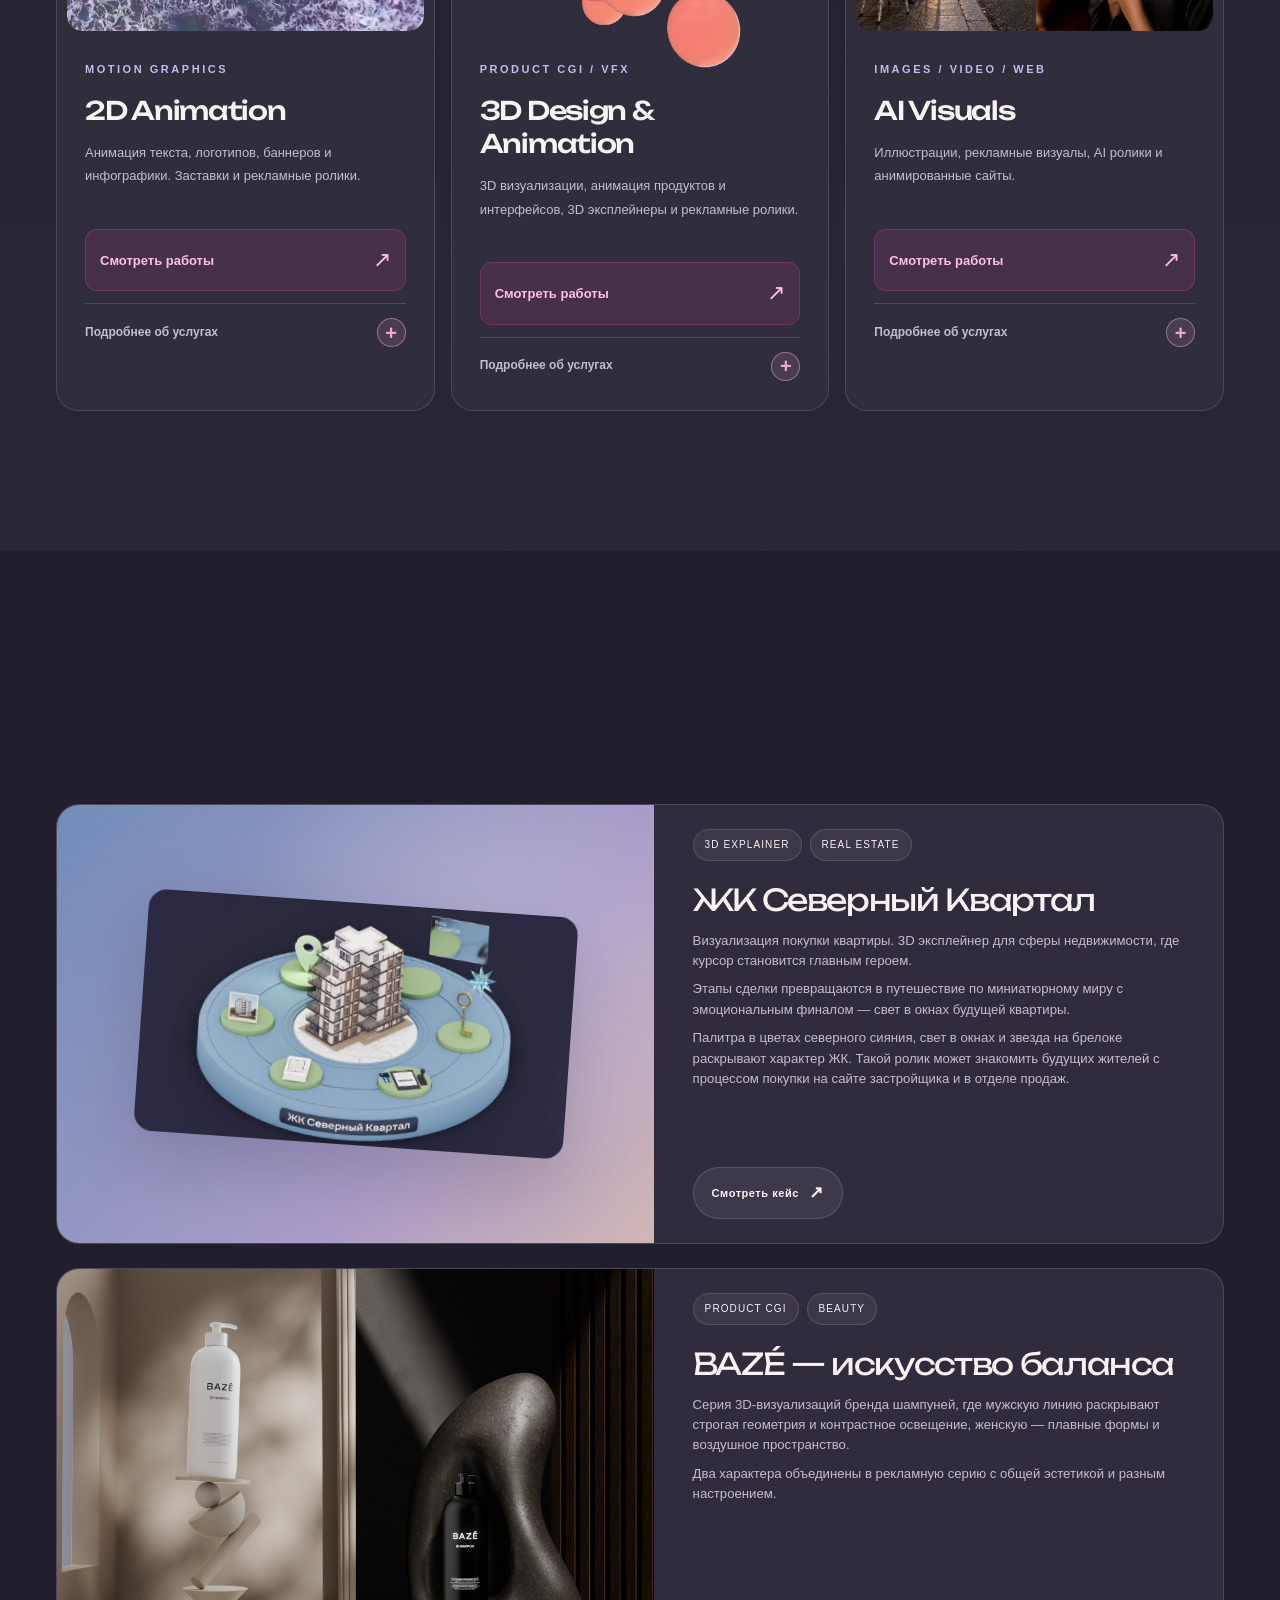
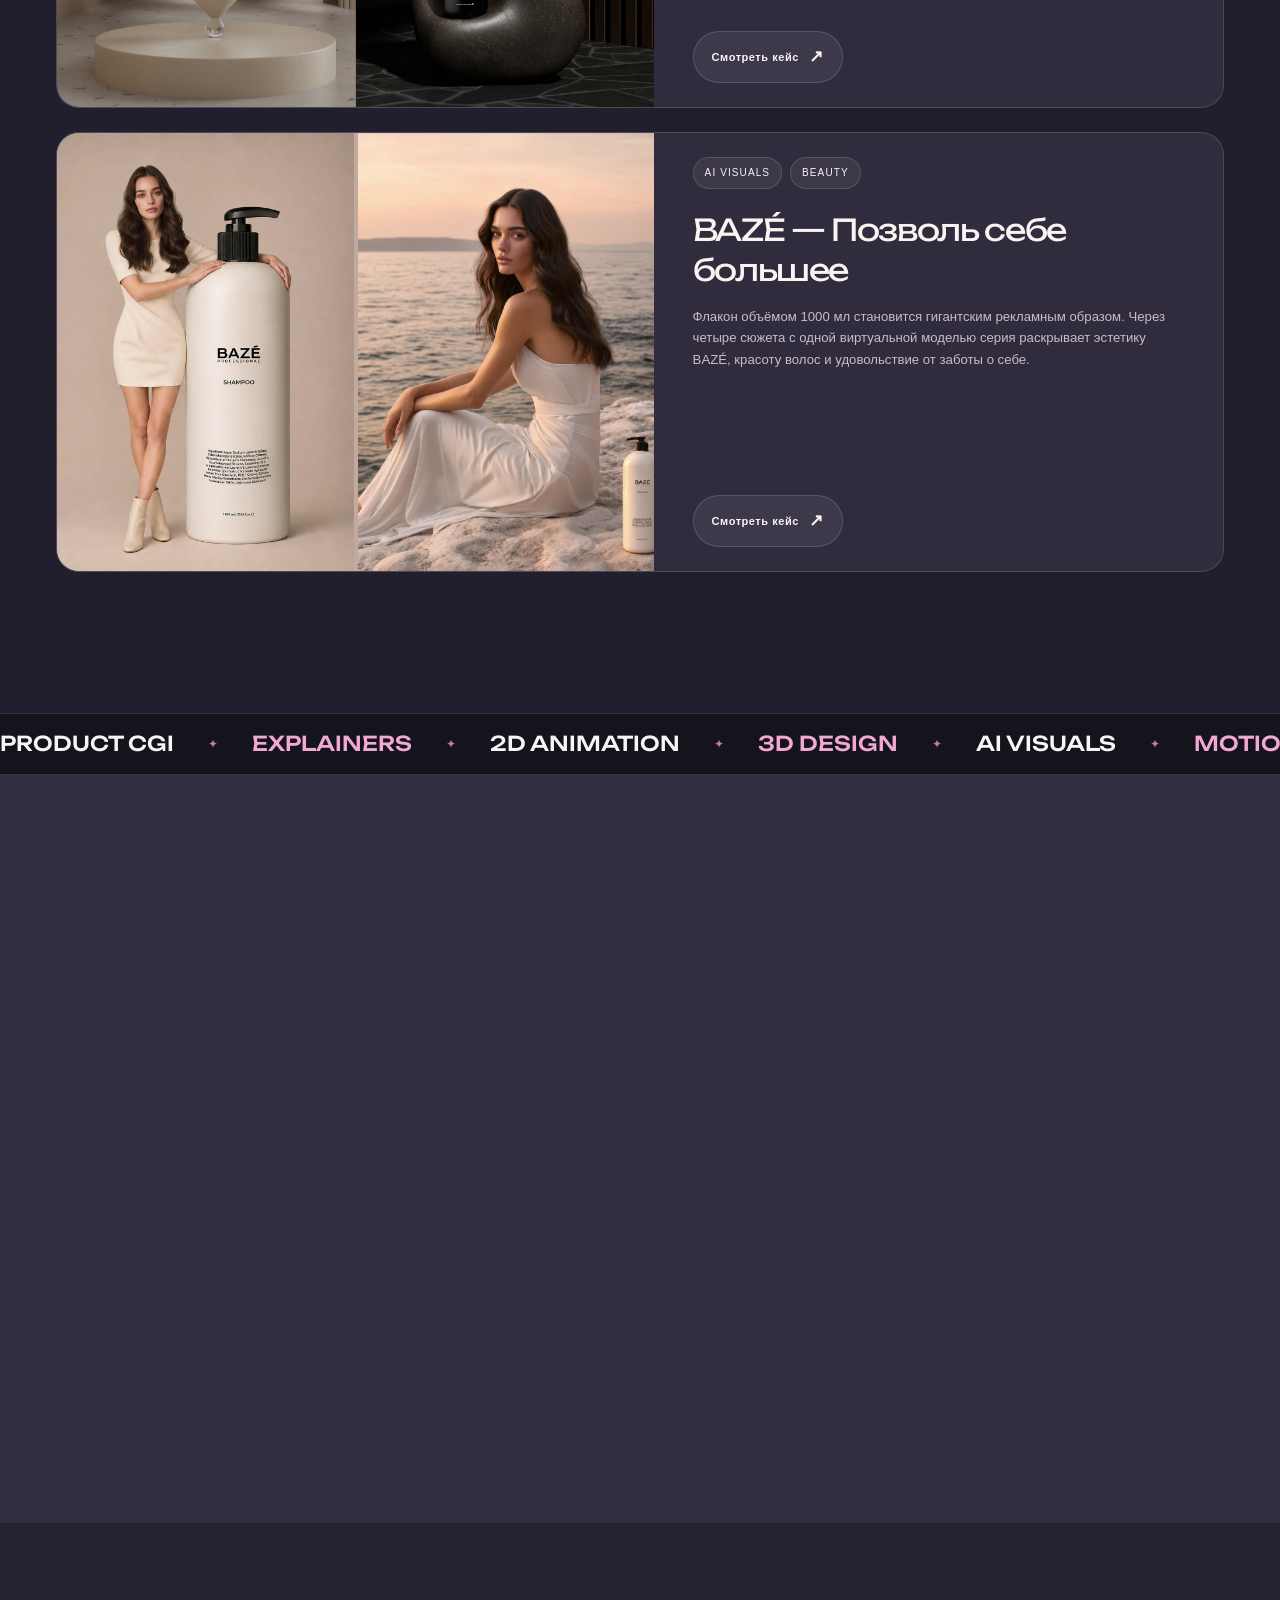
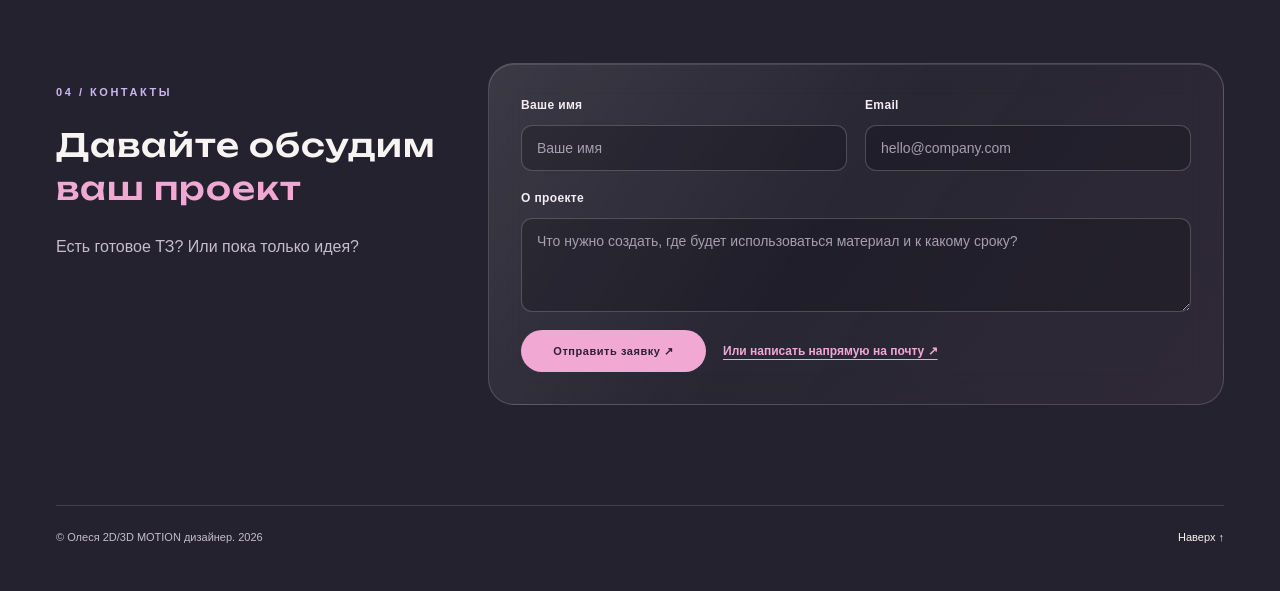
==== commit 5f80542a: "Refine BAZÉ AI case layout, editorial copy, and featured project card" ====
--- a/index.html
+++ b/index.html
@@ -1,6 +1,6 @@
 <!DOCTYPE html>
 
-<html lang="ru"><head><meta name="p:domain_verify" content="2f85bbd398a0938d66aecf877e7fd2f7"/><meta charset="utf-8"/><meta content="width=device-width,initial-scale=1" name="viewport"/><meta content="#24222f" name="theme-color"/><meta content="2D- и 3D-анимация, продуктовая CGI-графика, рекламные ролики и AI-визуалы для брендов и digital-проектов. Портфолио Олеси." name="description"/><title>Моушн-дизайн, 3D и AI-визуалы — Олеся</title><meta content="Моушн-дизайн, 3D и AI-визуалы — Олеся" property="og:title"/><meta content="Визуал, который цепляет. 2D/3D-анимация, продуктовый CGI и AI-визуалы для рекламы и digital-проектов." property="og:description"/><link href="assets/favicon.svg" rel="icon" type="image/svg+xml"/><link as="image" href="assets/banner-poster.jpg" rel="preload"/><link href="styles.css?v=baze-ai-20261108" rel="stylesheet"/><script defer="" src="script.js?v=contact-20261028"></script></head><body>
+<html lang="ru"><head><meta name="p:domain_verify" content="2f85bbd398a0938d66aecf877e7fd2f7"/><meta charset="utf-8"/><meta content="width=device-width,initial-scale=1" name="viewport"/><meta content="#24222f" name="theme-color"/><meta content="2D- и 3D-анимация, продуктовая CGI-графика, рекламные ролики и AI-визуалы для брендов и digital-проектов. Портфолио Олеси." name="description"/><title>Моушн-дизайн, 3D и AI-визуалы — Олеся</title><meta content="Моушн-дизайн, 3D и AI-визуалы — Олеся" property="og:title"/><meta content="Визуал, который цепляет. 2D/3D-анимация, продуктовый CGI и AI-визуалы для рекламы и digital-проектов." property="og:description"/><link href="assets/favicon.svg" rel="icon" type="image/svg+xml"/><link as="image" href="assets/banner-poster.jpg" rel="preload"/><link href="styles.css?v=baze-ai-20261109-layout" rel="stylesheet"/><script defer="" src="script.js?v=contact-20261028"></script></head><body>
 <section aria-label="Авторский анимированный баннер" class="hero" id="top"><div aria-hidden="true" class="hero__poster"></div><video aria-label="Видеобаннер с авторскими работами в 2D, 3D и AI" autoplay="" class="hero__video" id="heroVideo" loop="" muted="" playsinline="" poster="assets/banner-poster.jpg" preload="metadata"><source src="assets/banner.mp4" type="video/mp4"/></video><div class="hero__top-shade"></div><div class="hero__bottom-shade"></div><header class="site-header"><a aria-label="Олеся — на главную" class="brand" href="#top"><img alt="" src="assets/portrait.jpg"/><span><strong>Олеся</strong><small>2D/3D MOTION DESIGN</small></span></a><nav aria-label="Главная навигация" class="nav"><a href="#services">Направления</a><a href="#cases">Проекты</a><a href="#about">Обо мне</a></nav><a class="header-cta" href="#contact">Обсудить проект ↗︎</a></header><button class="hero__control" hidden="" id="heroPlay" type="button">▶ Смотреть анимацию</button><div class="hero__foot hero__foot--minimal"><a href="#intro">Листать вниз <span>↓</span></a></div></section>
 <main>
 <section class="lead" id="intro"><div class="container"><div class="lead__meta eyebrow"><i></i> 2D/3D MOTION DESIGN</div><div class="lead__layout"><h1><span class="lead__first-word">Визуал,</span> <em>который цепляет</em></h1><p>Создаю продуктовую 3D графику, 2D и 3D анимацию, AI визуалы для рекламы и digital-проектов.</p></div></div></section>
@@ -12,7 +12,7 @@
 <section class="projects section" id="cases"><div class="container"><div class="section-heading reveal"><div><span class="eyebrow">02 / ПРОЕКТЫ</span><h2 class="projects__heading">ИЗБРАННЫЕ ПРОЕКТЫ</h2></div></div><div class="case-list">
 <a aria-label="Открыть кейс ЖК Северный Квартал" class="case-card reveal" href="projects/severny-kvartal/index.html"><div class="case-art case-art--city"><img alt="Финальный кадр 3D-ролика ЖК Северный Квартал" loading="lazy" src="assets/severny/final-poster.webp?v=hq-3"/></div><div class="case-card__text"><div class="case-card__tags"><span>3D Explainer</span><span>Real Estate</span></div><h3>ЖК Северный Квартал</h3><div class="case-card__paragraphs"><p>Визуализация покупки квартиры. 3D эксплейнер для сферы недвижимости, где курсор становится главным героем.</p><p>Этапы сделки превращаются в путешествие по миниатюрному миру с эмоциональным финалом — свет в окнах будущей квартиры.</p><p>Палитра в цветах северного сияния, свет в окнах и звезда на брелоке раскрывают характер ЖК. Такой ролик может знакомить будущих жителей с процессом покупки на сайте застройщика и в отделе продаж.</p></div><span class="pill">Смотреть кейс <span class="arrow">↗︎</span></span></div></a>
 <a aria-label="Открыть кейс BAZÉ" class="case-card reveal" href="projects/baze/index.html"><div class="case-art case-art--baze baze-double-art"><img alt="BAZÉ — бежевый продуктовый рендер" class="baze-double-art__beige" loading="lazy" src="assets/baze/beige-balance.png"/><img alt="BAZÉ — флакон в каменной скульптуре" class="baze-double-art__stone" loading="lazy" src="assets/baze/black-stone.png"/></div><div class="case-card__text"><div class="case-card__tags"><span>Product CGI</span><span>BEAUTY</span></div><h3>BAZÉ — искусство баланса</h3><div class="case-card__paragraphs"><p>Серия 3D-визуализаций бренда шампуней, где мужскую линию раскрывают строгая геометрия и контрастное освещение, женскую — плавные формы и воздушное пространство.</p><p>Два характера объединены в рекламную серию с общей эстетикой и разным настроением.</p></div><span class="pill">Смотреть кейс <span class="arrow">↗︎</span></span></div></a>
-<a aria-label="Открыть кейс BAZÉ — Позволь себе большее" class="case-card reveal case-card--baze-ai" href="projects/baze-ai/index.html"><div class="case-art case-art--baze-ai"><img src="assets/baze-ai/baze-ai-01.webp" alt="BAZÉ — модель с гигантским флаконом шампуня" loading="lazy" decoding="async"/><img src="assets/baze-ai/baze-ai-04.webp" alt="BAZÉ — модель у моря на закате" loading="lazy" decoding="async"/></div><div class="case-card__text baze-ai-card__text"><h3>BAZÉ — ПОЗВОЛЬ СЕБЕ БОЛЬШЕЕ</h3><p class="baze-ai-card__subtitle">Авторская AI-фотосессия | Beauty &amp; Haircare</p><span class="pill">Смотреть кейс <span class="arrow">↗︎</span></span></div></a>
+<a aria-label="Открыть кейс BAZÉ — Позволь себе большее" class="case-card reveal case-card--baze-ai" href="projects/baze-ai/index.html"><div class="case-art case-art--baze-ai"><img src="assets/baze-ai/baze-ai-01.webp?v=final-20261109" alt="BAZÉ — модель с гигантским флаконом шампуня" loading="lazy" decoding="async"/><img src="assets/baze-ai/baze-ai-04.webp?v=final-20261109" alt="BAZÉ — модель у моря на закате" loading="lazy" decoding="async"/></div><div class="case-card__text baze-ai-card__text"><div class="case-card__tags"><span>AI Visuals</span><span>Beauty</span></div><h3>BAZÉ — Позволь себе большее</h3><p class="baze-ai-card__summary">Флакон объёмом 1000 мл становится гигантским рекламным образом. Через четыре сюжета с одной виртуальной моделью серия раскрывает эстетику BAZÉ, красоту волос и удовольствие от заботы о себе.</p><span class="pill">Смотреть кейс <span class="arrow">↗︎</span></span></div></a>
 </div></div></section>
 <div aria-hidden="true" aria-label="Направления: 2D Motion, 3D Design, AI Visuals и Product CGI" class="ticker ticker--motion"><div class="ticker__track"><div class="ticker__group"><span class="ticker__item">PRODUCT CGI</span><span class="ticker__star">✦</span><span class="ticker__item ticker__item--pink">EXPLAINERS</span><span class="ticker__star">✦</span><span class="ticker__item">2D ANIMATION</span><span class="ticker__star">✦</span><span class="ticker__item ticker__item--pink">3D DESIGN</span><span class="ticker__star">✦</span><span class="ticker__item">AI VISUALS</span><span class="ticker__star">✦</span><span class="ticker__item ticker__item--pink">MOTION GRAPHICS</span><span class="ticker__star">✦</span></div><div aria-hidden="true" class="ticker__group"><span class="ticker__item">PRODUCT CGI</span><span class="ticker__star">✦</span><span class="ticker__item ticker__item--pink">EXPLAINERS</span><span class="ticker__star">✦</span><span class="ticker__item">2D ANIMATION</span><span class="ticker__star">✦</span><span class="ticker__item ticker__item--pink">3D DESIGN</span><span class="ticker__star">✦</span><span class="ticker__item">AI VISUALS</span><span class="ticker__star">✦</span><span class="ticker__item ticker__item--pink">MOTION GRAPHICS</span><span class="ticker__star">✦</span></div></div></div>
 <section class="about section" id="about"><div class="container about__inner"><div class="about__portrait reveal"><img alt="Портрет Олеси" loading="lazy" src="assets/portrait.jpg"/></div><div class="about__content reveal"><span class="eyebrow">03 / КТО Я</span><h2 class="about__heading">ОБО МНЕ</h2><p>Привет! Я Олеся — motion дизайнер.</p><p>Создаю 2D и 3D анимацию, визуализацию и AI контент для рекламы и digital-проектов.</p><p>Особенно люблю 3D за возможность придумывать пространства, экспериментировать с материалами и заставлять привычные предметы вести себя неожиданно.</p><p>Ко мне можно прийти с готовым брифом или первоначальной идеей — помогу определить визуальное направление и подходящий формат.</p><div class="tools"><span class="eyebrow">Инструменты</span><div class="tools__apps"><span aria-label="After Effects" class="app-chip app-chip--ae" role="img" title="After Effects"><span aria-hidden="true" class="app-chip__icon"><img alt="" class="app-chip__mark" decoding="async" onerror="this.style.display='none';if(this.nextElementSibling)this.nextElementSibling.style.display='grid'" src="assets/app-icons/after-effects.svg"/><span aria-hidden="true" class="app-chip__fallback app-chip__fallback--ae">Ae</span></span><span class="app-chip__label">After Effects</span></span><span aria-label="Blender" class="app-chip app-chip--blender" role="img" title="Blender"><span aria-hidden="true" class="app-chip__icon"><img alt="" class="app-chip__mark" decoding="async" onerror="this.style.display='none';if(this.nextElementSibling)this.nextElementSibling.style.display='grid'" src="assets/icon-blender-fallback.svg"/><span aria-hidden="true" class="app-chip__fallback app-chip__fallback--blender"><img alt="" class="app-chip__fallback-image" src="assets/icon-blender-fallback.svg"/></span></span><span class="app-chip__label">Blender</span></span><span aria-label="Cinema 4D" class="app-chip app-chip--c4d" role="img" title="Cinema 4D"><span aria-hidden="true" class="app-chip__icon"><img alt="" class="app-chip__mark" decoding="async" onerror="this.style.display='none';if(this.nextElementSibling)this.nextElementSibling.style.display='grid'" src="assets/icon-c4d-fallback.svg"/><span aria-hidden="true" class="app-chip__fallback app-chip__fallback--c4d"><img alt="" class="app-chip__fallback-image" src="assets/icon-c4d-fallback.svg"/></span></span><span class="app-chip__label">Cinema 4D</span></span><span aria-label="Premiere Pro" class="app-chip app-chip--premiere" role="img" title="Premiere Pro"><span aria-hidden="true" class="app-chip__icon"><img alt="" class="app-chip__mark" decoding="async" onerror="this.style.display='none';if(this.nextElementSibling)this.nextElementSibling.style.display='grid'" src="assets/app-icons/premiere.svg"/><span aria-hidden="true" class="app-chip__fallback app-chip__fallback--premiere">Pr</span></span><span class="app-chip__label">Premiere Pro</span></span><span aria-label="Illustrator" class="app-chip app-chip--ai" role="img" title="Illustrator"><span aria-hidden="true" class="app-chip__icon"><img alt="" class="app-chip__mark" decoding="async" onerror="this.style.display='none';if(this.nextElementSibling)this.nextElementSibling.style.display='grid'" src="assets/app-icons/illustrator.svg"/><span aria-hidden="true" class="app-chip__fallback app-chip__fallback--ai">Ai</span></span><span class="app-chip__label">Illustrator</span></span><span aria-label="Photoshop" class="app-chip app-chip--ps" role="img" title="Photoshop"><span aria-hidden="true" class="app-chip__icon"><img alt="" class="app-chip__mark" decoding="async" onerror="this.style.display='none';if(this.nextElementSibling)this.nextElementSibling.style.display='grid'" src="assets/app-icons/photoshop.svg"/><span aria-hidden="true" class="app-chip__fallback app-chip__fallback--ps">Ps</span></span><span class="app-chip__label">Photoshop</span></span><span aria-label="Figma" class="app-chip app-chip--figma" role="img" title="Figma"><span aria-hidden="true" class="app-chip__icon"><img alt="" class="app-chip__mark" decoding="async" onerror="this.style.display='none';if(this.nextElementSibling)this.nextElementSibling.style.display='grid'" src="assets/icon-figma.svg"/><span aria-hidden="true" class="app-chip__fallback app-chip__fallback--figma"><img alt="" class="app-chip__fallback-image" src="assets/icon-figma.svg"/></span></span><span class="app-chip__label">Figma</span></span></div></div></div></div></section>
--- a/styles.css
+++ b/styles.css
@@ -1206,35 +1206,52 @@
   .ai-gallery__caption{font-size:12px;padding:12px 12px 16px}
 }
 
-/* BAZÉ — «Позволь себе большее»: AI beauty campaign */
-.case-art--baze-ai{background:linear-gradient(145deg,#9c8a8b 0%,#c7aea5 49%,#82707e 100%);gap:clamp(10px,1.6vw,22px);padding:18px;isolation:isolate}
-.case-art--baze-ai:before{background:radial-gradient(ellipse at 50% 43%,rgba(255,255,255,.23),transparent 69%)}
-.case-art--baze-ai img{flex:0 0 auto;display:block;width:37%;max-width:215px;max-height:none;height:auto;aspect-ratio:4/5;object-fit:cover;border-radius:13px;box-shadow:0 17px 35px rgba(32,20,31,.27);transform:translateY(-7px) rotate(-3deg);transition:transform .4s ease}
-.case-art--baze-ai img:last-child{transform:translateY(10px) rotate(3deg)}
-.case-card:hover .case-art--baze-ai img{transform:translateY(-3px) rotate(-1deg) scale(1.015)}
-.case-card:hover .case-art--baze-ai img:last-child{transform:translateY(5px) rotate(1deg) scale(1.015)}
-.baze-ai-card__text h3{font-size:clamp(29px,3.1vw,49px);line-height:1.12;letter-spacing:-.045em}
-.case-card__text .baze-ai-card__subtitle{font-size:14px;line-height:1.65;color:var(--lav);margin:18px 0 28px;max-width:450px;font-style:italic}
+/* BAZÉ — «Позволь себе большее»: coherent editorial beauty campaign */
+.case-art--baze-ai{display:grid;grid-template-columns:repeat(2,minmax(0,1fr));gap:4px;padding:0;background:#c1a99f;isolation:isolate}
+.case-art--baze-ai:before{display:none}
+.projects .case-card .case-art--baze-ai img{width:100%;height:100%;min-height:0;min-width:0;max-width:none;max-height:none;aspect-ratio:auto;object-fit:cover;object-position:center center;border-radius:0;box-shadow:none;transform:none;transition:transform .4s ease}
+.projects .case-card:hover .case-art--baze-ai img{transform:scale(1.015)}
+.projects .case-card .baze-ai-card__text .case-card__tags{margin-bottom:21px}
+.projects .case-card .baze-ai-card__text h3{font-size:clamp(25px,2.35vw,32px)!important;line-height:1.3!important;font-weight:400!important}
+.projects .case-card .baze-ai-card__text p.baze-ai-card__summary{font-size:clamp(13px,1.03vw,14px);line-height:1.65;margin:17px 0 15px;max-width:540px;color:var(--muted)}
 .baze-ai-case{background:var(--bg);color:var(--text);min-height:100vh}
-.baze-ai-case__intro{padding:clamp(58px,8vw,110px) 0 clamp(54px,6vw,82px);background:radial-gradient(ellipse at 78% 25%,rgba(187,139,180,.13),transparent 53%)}
-.baze-ai-case__intro .crumbs{margin-bottom:50px}
-.baze-ai-case__eyebrow{font-size:11px;font-weight:800;color:var(--accent);letter-spacing:.22em}
-.baze-ai-case__title{font-size:clamp(46px,6.1vw,94px);line-height:1.06;max-width:1150px;letter-spacing:-.055em;margin:20px 0}
-.baze-ai-case__title span{display:block;font-size:.63em;line-height:1.17;letter-spacing:-.04em;margin-top:4px}
-.baze-ai-case__category{font-size:clamp(15px,1.55vw,20px);font-style:italic;color:var(--lav);margin:22px 0 52px}
+.baze-ai-case .container{width:min(1120px,calc(100% - 40px));max-width:100%;margin-inline:auto}
+.baze-ai-case__intro{padding:clamp(38px,5vw,70px) 0 28px;background:radial-gradient(ellipse at 78% 25%,rgba(187,139,180,.13),transparent 53%)}
+.baze-ai-case__intro .crumbs{margin-bottom:34px}
+.baze-ai-case__eyebrow{font-size:11px;font-weight:700;color:var(--accent);letter-spacing:.19em}
+.baze-ai-case__title{font-size:clamp(32px,4.5vw,60px)!important;line-height:1.23!important;font-weight:500!important;letter-spacing:-.045em!important;margin:17px 0 10px;max-width:1120px}
+.baze-ai-case__brand,.baze-ai-case__pink{color:var(--accent)}
+.baze-ai-case__category{font-size:clamp(14px,1.3vw,17px);font-style:italic;color:var(--lav);margin:14px 0 31px}
 .baze-ai-case__category span{display:inline-block;margin:0 8px;opacity:.55}
-.baze-ai-case__story,.baze-ai-case__work-inner{max-width:980px}
-.baze-ai-case__story p,.baze-ai-case__work p{max-width:880px;color:var(--muted);font-size:clamp(15px,1.35vw,17px);line-height:1.95;margin:0 0 25px}
-.baze-ai-case__story p strong,.baze-ai-case__work p strong{color:var(--text);font-weight:800}
+.baze-ai-case__story,.baze-ai-case__work-inner{width:100%;max-width:none;margin:0}
+.baze-ai-case__story p,.baze-ai-case__work p{max-width:1080px;color:var(--muted);font-size:clamp(14px,1.16vw,16px);line-height:1.72;margin:0 0 20px;text-align:left}
+.baze-ai-case__story p strong,.baze-ai-case__work p strong{color:var(--text);font-weight:700}
 .baze-ai-case__story a{color:var(--accent);text-underline-offset:4px;text-decoration:underline;text-decoration-color:rgba(241,168,211,.4)}
-.baze-ai-case__story .baze-ai-case__statement{font-size:clamp(22px,2.6vw,32px);line-height:1.45;color:var(--text);margin-bottom:25px}
-.baze-ai-case__visuals{padding:12px 0 30px}
-.baze-ai-gallery{display:grid;grid-template-columns:repeat(2,minmax(0,1fr));gap:clamp(12px,1.75vw,24px)}
-.baze-ai-gallery figure{margin:0;aspect-ratio:4/5;overflow:hidden;background:#c6b7ac;border-radius:16px;border:1px solid rgba(255,255,255,.1)}
-.baze-ai-gallery img{display:block;width:100%;height:100%;object-fit:cover;object-position:center;transition:transform .55s ease}
-@media(hover:hover){.baze-ai-gallery figure:hover img{transform:scale(1.015)}}
-.baze-ai-case__work{padding:clamp(60px,8vw,120px) 0 80px}
-.baze-ai-case__work h2{font-size:clamp(30px,3.9vw,57px);line-height:1.12;margin:0 0 32px}
-.baze-ai-case__actions{display:flex;gap:14px;flex-wrap:wrap;margin-top:40px}
-.baze-ai-case__footer{max-width:var(--w);margin:0 auto;padding:25px 0 35px}
-@media(max-width:720px){.case-art--baze-ai img{width:38%;max-width:190px}.baze-ai-case__intro{padding-top:52px}.baze-ai-case__intro .crumbs{margin-bottom:35px}.baze-ai-case__title{font-size:clamp(39px,9vw,68px)}.baze-ai-case__category{margin-bottom:35px}.baze-ai-gallery{grid-template-columns:1fr;gap:17px}.baze-ai-gallery figure{border-radius:13px}.baze-ai-case__work{padding-top:65px}.baze-ai-case__footer{max-width:var(--w)}}
+.baze-ai-case__story .baze-ai-case__statement{font-size:clamp(22px,2.5vw,31px);line-height:1.4;color:var(--text);margin:0 0 24px}
+.baze-ai-case__visuals{padding:8px 0 22px}
+.baze-ai-gallery{display:grid;grid-template-columns:repeat(2,minmax(0,1fr));gap:6px}
+.baze-ai-gallery figure{margin:0;aspect-ratio:4/5;overflow:hidden;background:#c6b7ac;border-radius:0}
+.baze-ai-gallery img{display:block;width:100%;height:100%;object-fit:contain;object-position:center;transition:transform .4s ease}
+@media(hover:hover){.baze-ai-gallery figure:hover img{transform:scale(1.01)}}
+.baze-ai-case__continuation{padding:39px 0 3px}
+.baze-ai-case__work{padding:33px 0 70px}
+.baze-ai-case__work h2{font-size:clamp(25px,2.7vw,38px)!important;line-height:1.32!important;font-weight:500!important;letter-spacing:-.035em!important;margin:0 0 25px}
+.baze-ai-case__actions{display:flex;gap:14px;flex-wrap:wrap;margin-top:36px}
+.baze-ai-case__footer{max-width:1120px;margin:0 auto;padding:24px 0 35px}
+@media(max-width:900px){
+ .projects .case-card .case-art--baze-ai{aspect-ratio:1.5/1}
+ .baze-ai-case__title{font-size:clamp(31px,5.5vw,48px)!important}
+}
+@media(max-width:720px){
+ .baze-ai-case__intro{padding-top:31px;padding-bottom:15px}
+ .baze-ai-case__intro .crumbs{margin-bottom:23px}
+ .baze-ai-case__title{font-size:clamp(28px,7vw,39px)!important}
+ .baze-ai-case__category{margin-bottom:28px}
+ .baze-ai-case__story p,.baze-ai-case__work p{font-size:14px;line-height:1.7}
+ .baze-ai-gallery{grid-template-columns:1fr;gap:6px;max-width:560px;margin:0 auto}
+ .baze-ai-case__visuals{padding-top:10px}
+ .baze-ai-case__continuation{padding-top:28px}
+ .baze-ai-case__work{padding-top:25px}
+ .baze-ai-case__work h2{font-size:clamp(23px,5vw,29px)!important}
+ .baze-ai-case__footer{max-width:calc(100% - 40px)}
+}
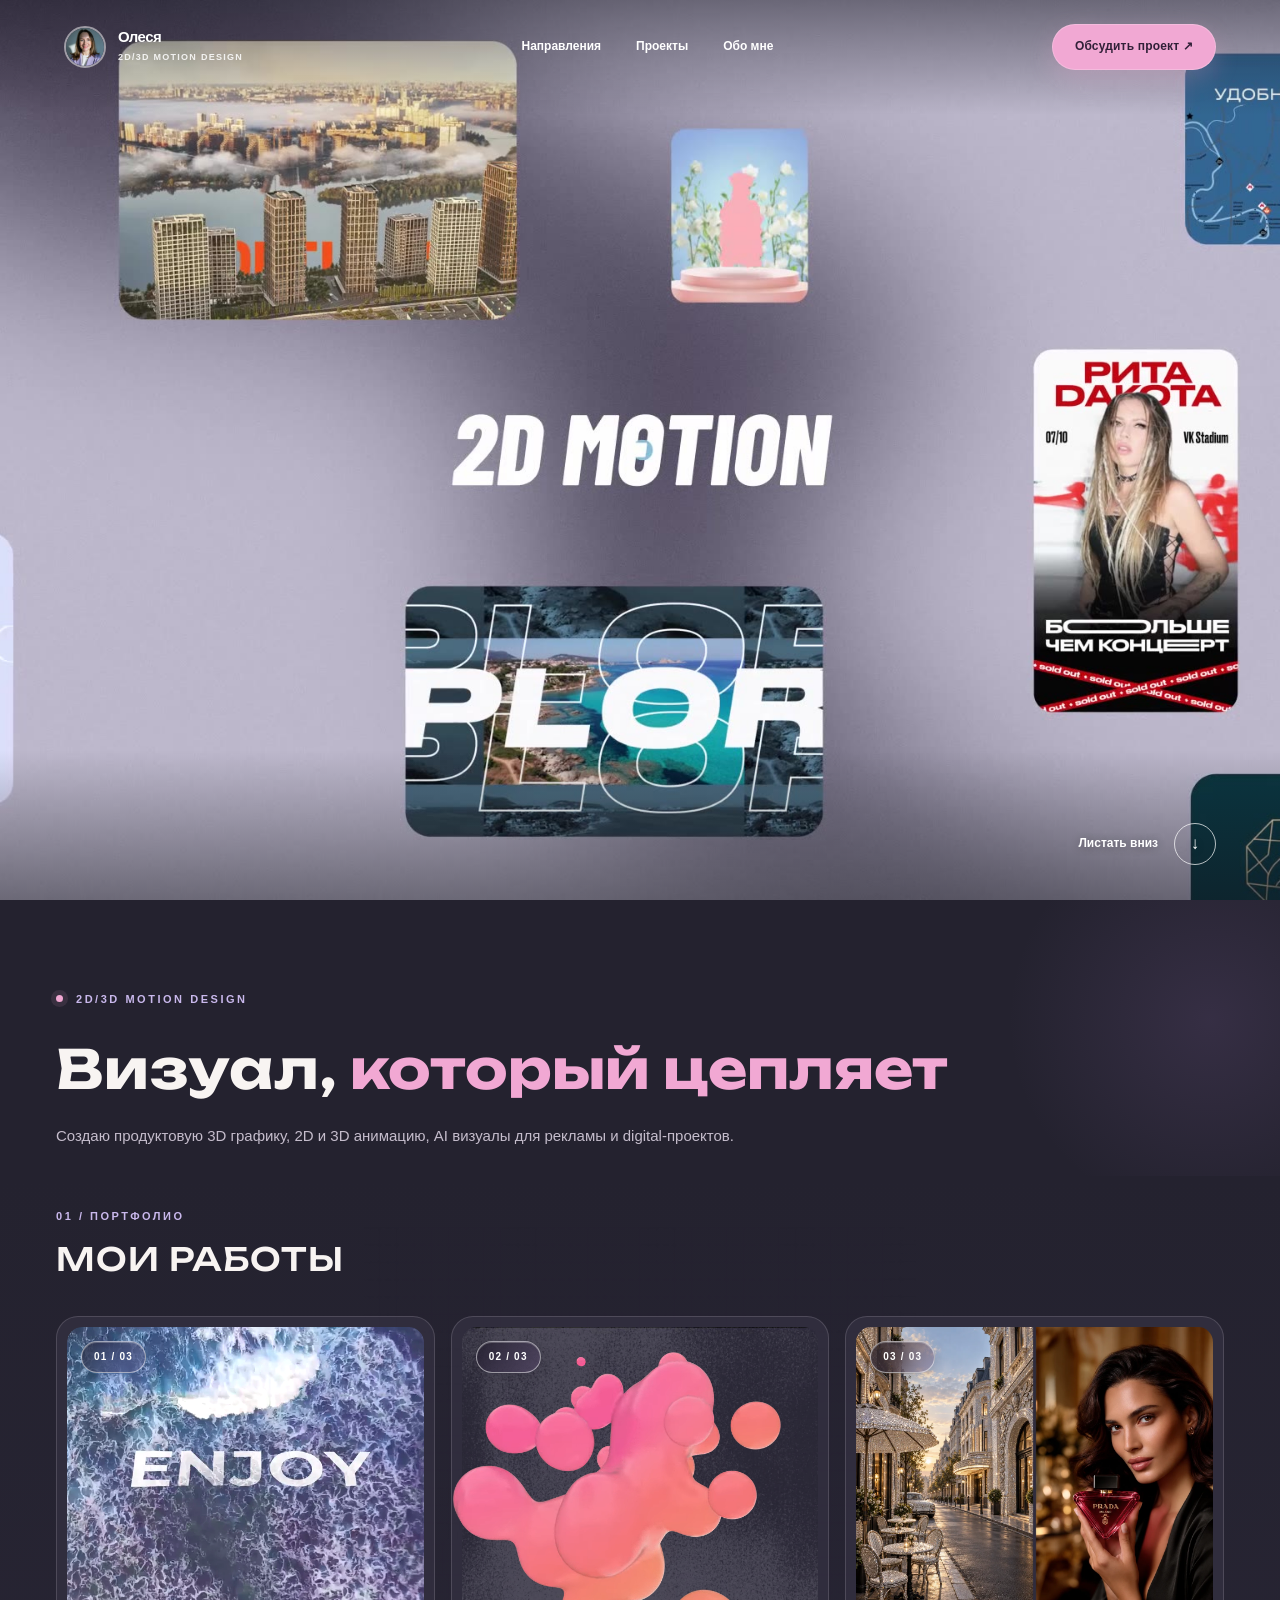
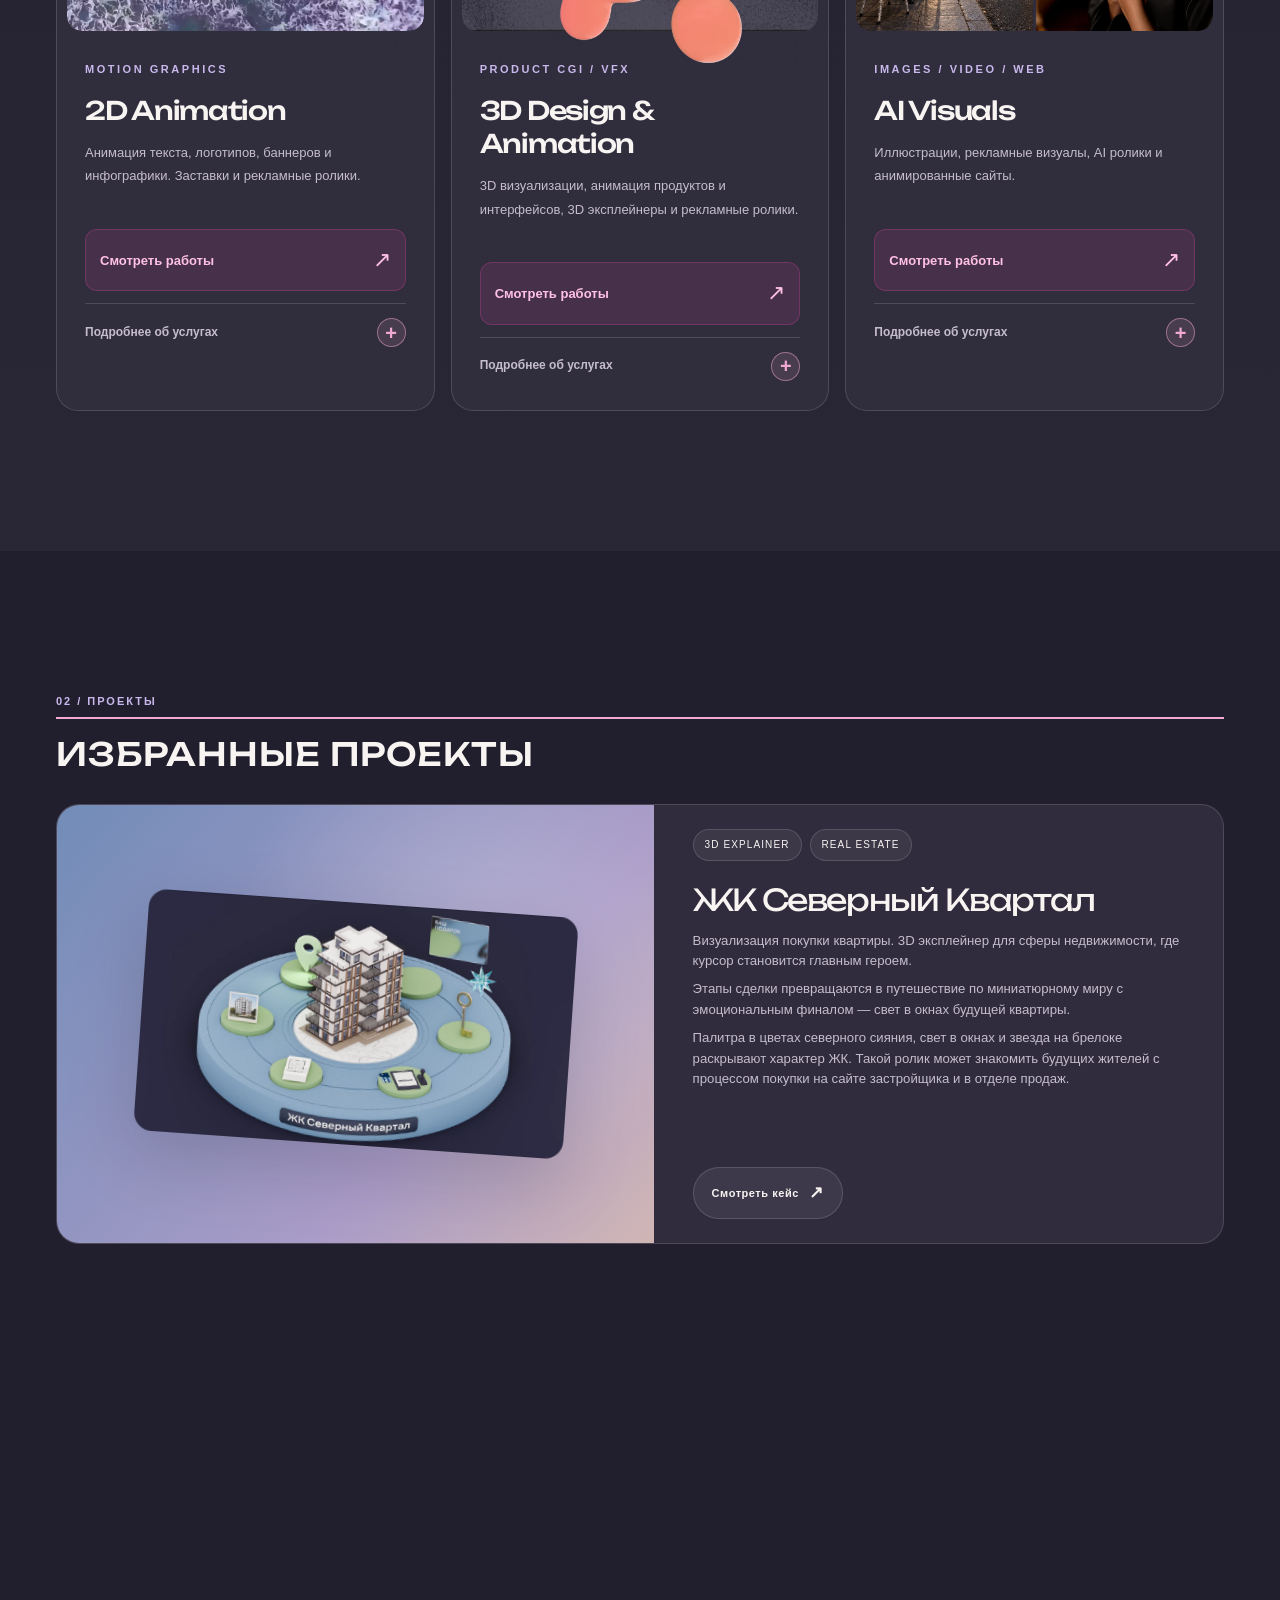
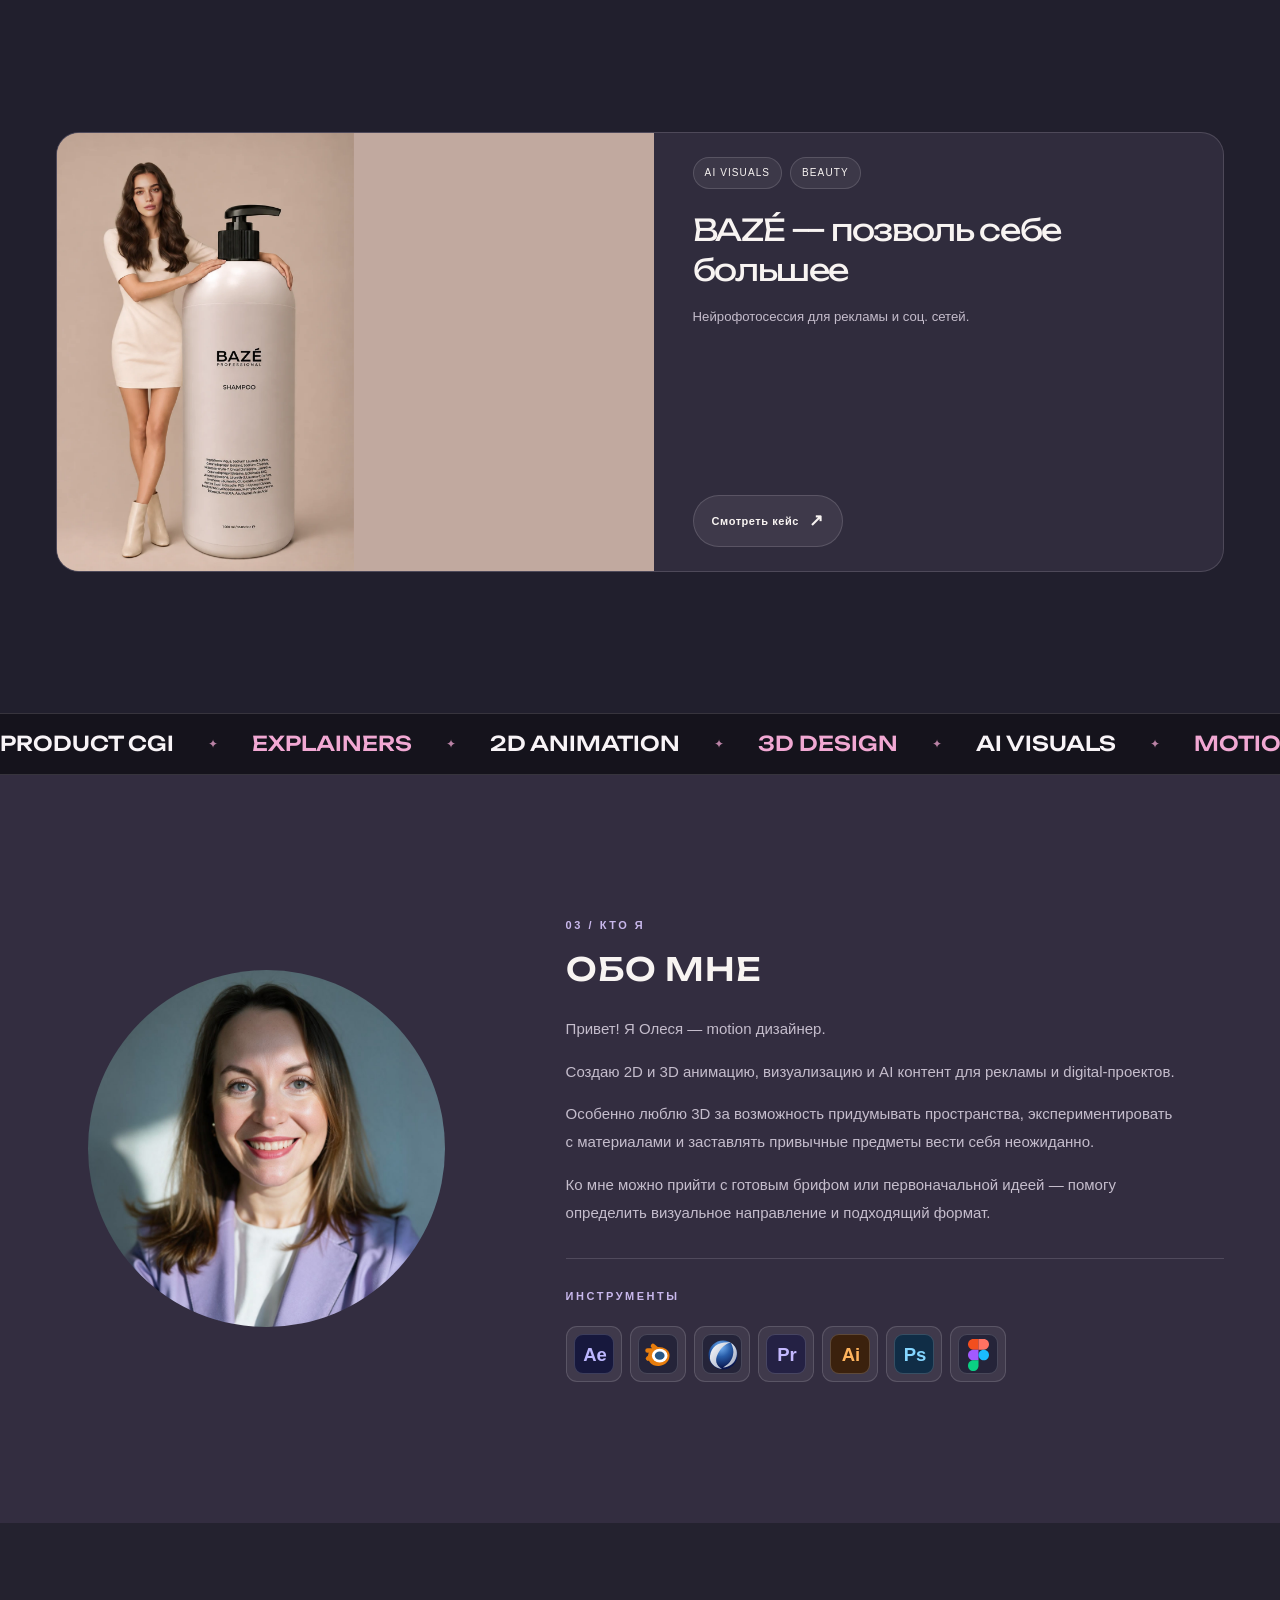
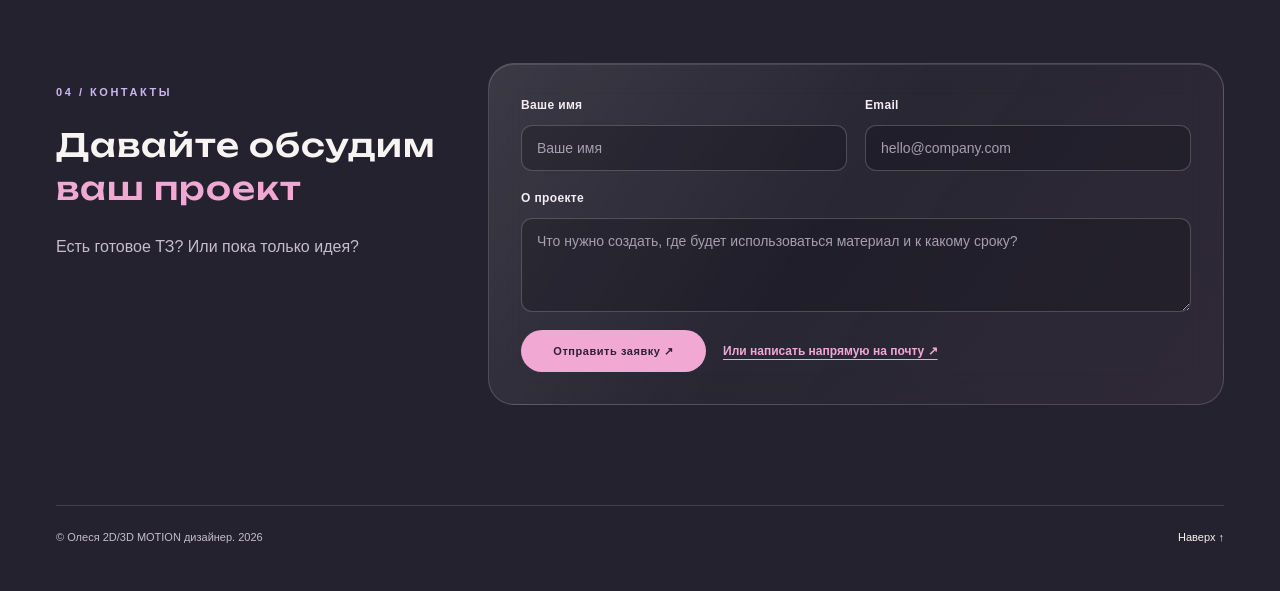
==== commit 3e6e7c64: "Polish both BAZÉ cases: concise card copy, calm accents, full-width editorial text" ====
--- a/index.html
+++ b/index.html
@@ -1,6 +1,6 @@
 <!DOCTYPE html>
 
-<html lang="ru"><head><meta name="p:domain_verify" content="2f85bbd398a0938d66aecf877e7fd2f7"/><meta charset="utf-8"/><meta content="width=device-width,initial-scale=1" name="viewport"/><meta content="#24222f" name="theme-color"/><meta content="2D- и 3D-анимация, продуктовая CGI-графика, рекламные ролики и AI-визуалы для брендов и digital-проектов. Портфолио Олеси." name="description"/><title>Моушн-дизайн, 3D и AI-визуалы — Олеся</title><meta content="Моушн-дизайн, 3D и AI-визуалы — Олеся" property="og:title"/><meta content="Визуал, который цепляет. 2D/3D-анимация, продуктовый CGI и AI-визуалы для рекламы и digital-проектов." property="og:description"/><link href="assets/favicon.svg" rel="icon" type="image/svg+xml"/><link as="image" href="assets/banner-poster.jpg" rel="preload"/><link href="styles.css?v=baze-ai-20261109-layout" rel="stylesheet"/><script defer="" src="script.js?v=contact-20261028"></script></head><body>
+<html lang="ru"><head><meta name="p:domain_verify" content="2f85bbd398a0938d66aecf877e7fd2f7"/><meta charset="utf-8"/><meta content="width=device-width,initial-scale=1" name="viewport"/><meta content="#24222f" name="theme-color"/><meta content="2D- и 3D-анимация, продуктовая CGI-графика, рекламные ролики и AI-визуалы для брендов и digital-проектов. Портфолио Олеси." name="description"/><title>Моушн-дизайн, 3D и AI-визуалы — Олеся</title><meta content="Моушн-дизайн, 3D и AI-визуалы — Олеся" property="og:title"/><meta content="Визуал, который цепляет. 2D/3D-анимация, продуктовый CGI и AI-визуалы для рекламы и digital-проектов." property="og:description"/><link href="assets/favicon.svg" rel="icon" type="image/svg+xml"/><link as="image" href="assets/banner-poster.jpg" rel="preload"/><link href="styles.css?v=baze-ai-20261109-final-type" rel="stylesheet"/><script defer="" src="script.js?v=contact-20261028"></script></head><body>
 <section aria-label="Авторский анимированный баннер" class="hero" id="top"><div aria-hidden="true" class="hero__poster"></div><video aria-label="Видеобаннер с авторскими работами в 2D, 3D и AI" autoplay="" class="hero__video" id="heroVideo" loop="" muted="" playsinline="" poster="assets/banner-poster.jpg" preload="metadata"><source src="assets/banner.mp4" type="video/mp4"/></video><div class="hero__top-shade"></div><div class="hero__bottom-shade"></div><header class="site-header"><a aria-label="Олеся — на главную" class="brand" href="#top"><img alt="" src="assets/portrait.jpg"/><span><strong>Олеся</strong><small>2D/3D MOTION DESIGN</small></span></a><nav aria-label="Главная навигация" class="nav"><a href="#services">Направления</a><a href="#cases">Проекты</a><a href="#about">Обо мне</a></nav><a class="header-cta" href="#contact">Обсудить проект ↗︎</a></header><button class="hero__control" hidden="" id="heroPlay" type="button">▶ Смотреть анимацию</button><div class="hero__foot hero__foot--minimal"><a href="#intro">Листать вниз <span>↓</span></a></div></section>
 <main>
 <section class="lead" id="intro"><div class="container"><div class="lead__meta eyebrow"><i></i> 2D/3D MOTION DESIGN</div><div class="lead__layout"><h1><span class="lead__first-word">Визуал,</span> <em>который цепляет</em></h1><p>Создаю продуктовую 3D графику, 2D и 3D анимацию, AI визуалы для рекламы и digital-проектов.</p></div></div></section>
@@ -12,7 +12,7 @@
 <section class="projects section" id="cases"><div class="container"><div class="section-heading reveal"><div><span class="eyebrow">02 / ПРОЕКТЫ</span><h2 class="projects__heading">ИЗБРАННЫЕ ПРОЕКТЫ</h2></div></div><div class="case-list">
 <a aria-label="Открыть кейс ЖК Северный Квартал" class="case-card reveal" href="projects/severny-kvartal/index.html"><div class="case-art case-art--city"><img alt="Финальный кадр 3D-ролика ЖК Северный Квартал" loading="lazy" src="assets/severny/final-poster.webp?v=hq-3"/></div><div class="case-card__text"><div class="case-card__tags"><span>3D Explainer</span><span>Real Estate</span></div><h3>ЖК Северный Квартал</h3><div class="case-card__paragraphs"><p>Визуализация покупки квартиры. 3D эксплейнер для сферы недвижимости, где курсор становится главным героем.</p><p>Этапы сделки превращаются в путешествие по миниатюрному миру с эмоциональным финалом — свет в окнах будущей квартиры.</p><p>Палитра в цветах северного сияния, свет в окнах и звезда на брелоке раскрывают характер ЖК. Такой ролик может знакомить будущих жителей с процессом покупки на сайте застройщика и в отделе продаж.</p></div><span class="pill">Смотреть кейс <span class="arrow">↗︎</span></span></div></a>
 <a aria-label="Открыть кейс BAZÉ" class="case-card reveal" href="projects/baze/index.html"><div class="case-art case-art--baze baze-double-art"><img alt="BAZÉ — бежевый продуктовый рендер" class="baze-double-art__beige" loading="lazy" src="assets/baze/beige-balance.png"/><img alt="BAZÉ — флакон в каменной скульптуре" class="baze-double-art__stone" loading="lazy" src="assets/baze/black-stone.png"/></div><div class="case-card__text"><div class="case-card__tags"><span>Product CGI</span><span>BEAUTY</span></div><h3>BAZÉ — искусство баланса</h3><div class="case-card__paragraphs"><p>Серия 3D-визуализаций бренда шампуней, где мужскую линию раскрывают строгая геометрия и контрастное освещение, женскую — плавные формы и воздушное пространство.</p><p>Два характера объединены в рекламную серию с общей эстетикой и разным настроением.</p></div><span class="pill">Смотреть кейс <span class="arrow">↗︎</span></span></div></a>
-<a aria-label="Открыть кейс BAZÉ — Позволь себе большее" class="case-card reveal case-card--baze-ai" href="projects/baze-ai/index.html"><div class="case-art case-art--baze-ai"><img src="assets/baze-ai/baze-ai-01.webp?v=final-20261109" alt="BAZÉ — модель с гигантским флаконом шампуня" loading="lazy" decoding="async"/><img src="assets/baze-ai/baze-ai-04.webp?v=final-20261109" alt="BAZÉ — модель у моря на закате" loading="lazy" decoding="async"/></div><div class="case-card__text baze-ai-card__text"><div class="case-card__tags"><span>AI Visuals</span><span>Beauty</span></div><h3>BAZÉ — Позволь себе большее</h3><p class="baze-ai-card__summary">Флакон объёмом 1000 мл становится гигантским рекламным образом. Через четыре сюжета с одной виртуальной моделью серия раскрывает эстетику BAZÉ, красоту волос и удовольствие от заботы о себе.</p><span class="pill">Смотреть кейс <span class="arrow">↗︎</span></span></div></a>
+<a aria-label="Открыть кейс BAZÉ — Позволь себе большее" class="case-card reveal case-card--baze-ai" href="projects/baze-ai/index.html"><div class="case-art case-art--baze-ai"><img src="assets/baze-ai/baze-ai-01.webp?v=final-20261109" alt="BAZÉ — модель с гигантским флаконом шампуня" loading="lazy" decoding="async"/><img src="assets/baze-ai/baze-ai-04.webp?v=final-20261109" alt="BAZÉ — модель у моря на закате" loading="lazy" decoding="async"/></div><div class="case-card__text baze-ai-card__text"><div class="case-card__tags"><span>AI Visuals</span><span>Beauty</span></div><h3>BAZÉ — позволь себе большее</h3><p class="baze-ai-card__summary">Нейрофотосессия для рекламы и соц. сетей.</p><span class="pill">Смотреть кейс <span class="arrow">↗︎</span></span></div></a>
 </div></div></section>
 <div aria-hidden="true" aria-label="Направления: 2D Motion, 3D Design, AI Visuals и Product CGI" class="ticker ticker--motion"><div class="ticker__track"><div class="ticker__group"><span class="ticker__item">PRODUCT CGI</span><span class="ticker__star">✦</span><span class="ticker__item ticker__item--pink">EXPLAINERS</span><span class="ticker__star">✦</span><span class="ticker__item">2D ANIMATION</span><span class="ticker__star">✦</span><span class="ticker__item ticker__item--pink">3D DESIGN</span><span class="ticker__star">✦</span><span class="ticker__item">AI VISUALS</span><span class="ticker__star">✦</span><span class="ticker__item ticker__item--pink">MOTION GRAPHICS</span><span class="ticker__star">✦</span></div><div aria-hidden="true" class="ticker__group"><span class="ticker__item">PRODUCT CGI</span><span class="ticker__star">✦</span><span class="ticker__item ticker__item--pink">EXPLAINERS</span><span class="ticker__star">✦</span><span class="ticker__item">2D ANIMATION</span><span class="ticker__star">✦</span><span class="ticker__item ticker__item--pink">3D DESIGN</span><span class="ticker__star">✦</span><span class="ticker__item">AI VISUALS</span><span class="ticker__star">✦</span><span class="ticker__item ticker__item--pink">MOTION GRAPHICS</span><span class="ticker__star">✦</span></div></div></div>
 <section class="about section" id="about"><div class="container about__inner"><div class="about__portrait reveal"><img alt="Портрет Олеси" loading="lazy" src="assets/portrait.jpg"/></div><div class="about__content reveal"><span class="eyebrow">03 / КТО Я</span><h2 class="about__heading">ОБО МНЕ</h2><p>Привет! Я Олеся — motion дизайнер.</p><p>Создаю 2D и 3D анимацию, визуализацию и AI контент для рекламы и digital-проектов.</p><p>Особенно люблю 3D за возможность придумывать пространства, экспериментировать с материалами и заставлять привычные предметы вести себя неожиданно.</p><p>Ко мне можно прийти с готовым брифом или первоначальной идеей — помогу определить визуальное направление и подходящий формат.</p><div class="tools"><span class="eyebrow">Инструменты</span><div class="tools__apps"><span aria-label="After Effects" class="app-chip app-chip--ae" role="img" title="After Effects"><span aria-hidden="true" class="app-chip__icon"><img alt="" class="app-chip__mark" decoding="async" onerror="this.style.display='none';if(this.nextElementSibling)this.nextElementSibling.style.display='grid'" src="assets/app-icons/after-effects.svg"/><span aria-hidden="true" class="app-chip__fallback app-chip__fallback--ae">Ae</span></span><span class="app-chip__label">After Effects</span></span><span aria-label="Blender" class="app-chip app-chip--blender" role="img" title="Blender"><span aria-hidden="true" class="app-chip__icon"><img alt="" class="app-chip__mark" decoding="async" onerror="this.style.display='none';if(this.nextElementSibling)this.nextElementSibling.style.display='grid'" src="assets/icon-blender-fallback.svg"/><span aria-hidden="true" class="app-chip__fallback app-chip__fallback--blender"><img alt="" class="app-chip__fallback-image" src="assets/icon-blender-fallback.svg"/></span></span><span class="app-chip__label">Blender</span></span><span aria-label="Cinema 4D" class="app-chip app-chip--c4d" role="img" title="Cinema 4D"><span aria-hidden="true" class="app-chip__icon"><img alt="" class="app-chip__mark" decoding="async" onerror="this.style.display='none';if(this.nextElementSibling)this.nextElementSibling.style.display='grid'" src="assets/icon-c4d-fallback.svg"/><span aria-hidden="true" class="app-chip__fallback app-chip__fallback--c4d"><img alt="" class="app-chip__fallback-image" src="assets/icon-c4d-fallback.svg"/></span></span><span class="app-chip__label">Cinema 4D</span></span><span aria-label="Premiere Pro" class="app-chip app-chip--premiere" role="img" title="Premiere Pro"><span aria-hidden="true" class="app-chip__icon"><img alt="" class="app-chip__mark" decoding="async" onerror="this.style.display='none';if(this.nextElementSibling)this.nextElementSibling.style.display='grid'" src="assets/app-icons/premiere.svg"/><span aria-hidden="true" class="app-chip__fallback app-chip__fallback--premiere">Pr</span></span><span class="app-chip__label">Premiere Pro</span></span><span aria-label="Illustrator" class="app-chip app-chip--ai" role="img" title="Illustrator"><span aria-hidden="true" class="app-chip__icon"><img alt="" class="app-chip__mark" decoding="async" onerror="this.style.display='none';if(this.nextElementSibling)this.nextElementSibling.style.display='grid'" src="assets/app-icons/illustrator.svg"/><span aria-hidden="true" class="app-chip__fallback app-chip__fallback--ai">Ai</span></span><span class="app-chip__label">Illustrator</span></span><span aria-label="Photoshop" class="app-chip app-chip--ps" role="img" title="Photoshop"><span aria-hidden="true" class="app-chip__icon"><img alt="" class="app-chip__mark" decoding="async" onerror="this.style.display='none';if(this.nextElementSibling)this.nextElementSibling.style.display='grid'" src="assets/app-icons/photoshop.svg"/><span aria-hidden="true" class="app-chip__fallback app-chip__fallback--ps">Ps</span></span><span class="app-chip__label">Photoshop</span></span><span aria-label="Figma" class="app-chip app-chip--figma" role="img" title="Figma"><span aria-hidden="true" class="app-chip__icon"><img alt="" class="app-chip__mark" decoding="async" onerror="this.style.display='none';if(this.nextElementSibling)this.nextElementSibling.style.display='grid'" src="assets/icon-figma.svg"/><span aria-hidden="true" class="app-chip__fallback app-chip__fallback--figma"><img alt="" class="app-chip__fallback-image" src="assets/icon-figma.svg"/></span></span><span class="app-chip__label">Figma</span></span></div></div></div></div></section>
--- a/styles.css
+++ b/styles.css
@@ -1255,3 +1255,12 @@
  .baze-ai-case__work h2{font-size:clamp(23px,5vw,29px)!important}
  .baze-ai-case__footer{max-width:calc(100% - 40px)}
 }
+
+/* BAZÉ editorial text alignment: pair text width to 1120px gallery, reduce long vertical column */
+.baze-editorial__story{width:100%;max-width:none;margin:48px auto 46px;padding:0;text-align:left;color:var(--muted);font-size:clamp(14px,1.16vw,16px);line-height:1.72;letter-spacing:0}
+.baze-editorial__story p{margin:0 0 20px;color:inherit;line-height:inherit}
+.baze-editorial__story strong{font-weight:700;color:var(--text)}
+@media(max-width:680px){.baze-editorial__story{font-size:14px;line-height:1.7;margin:31px auto 35px;padding:0 8px}.baze-editorial__story p{margin-bottom:18px}}
+/* New AI case: quiet editorial type instead of repeating pink BAZÉ highlights */
+.baze-ai-case__brand,.baze-ai-case__pink{color:var(--text)}
+.baze-ai-case__eyebrow{color:var(--lav)}
